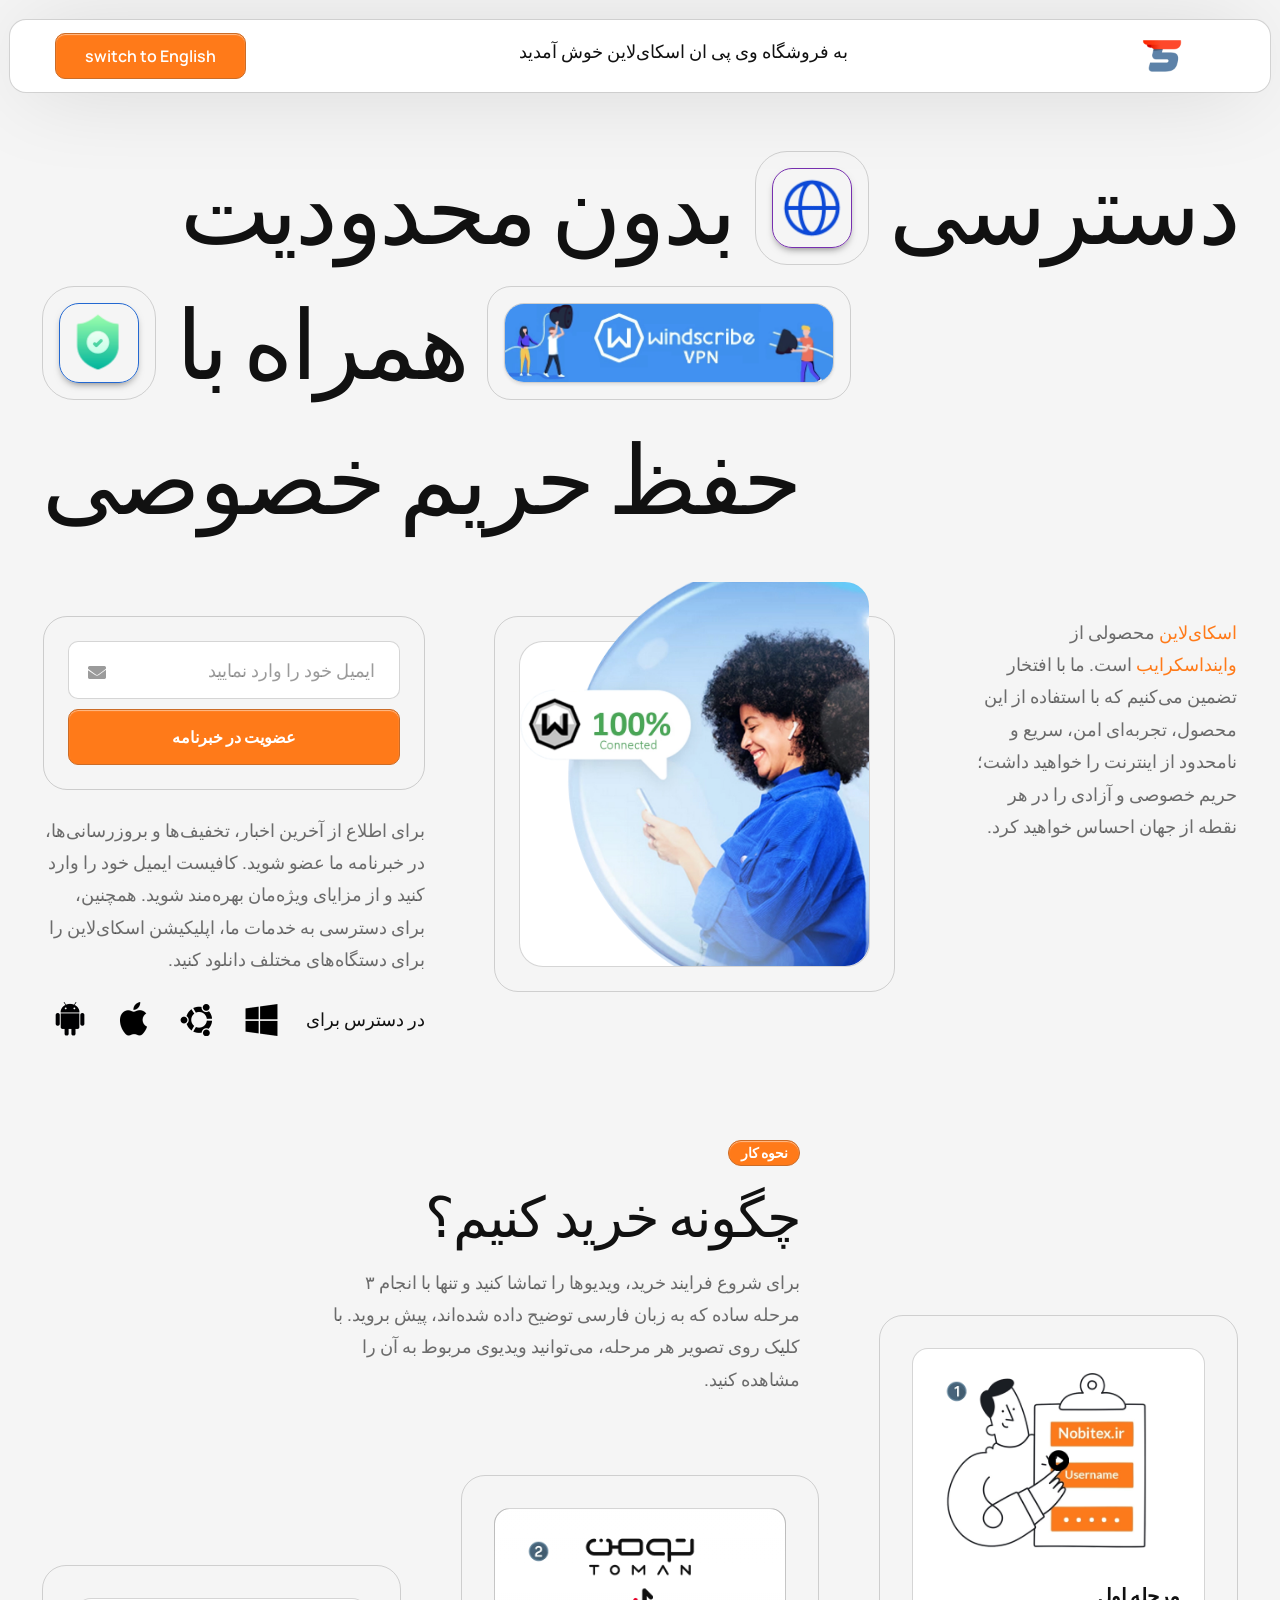
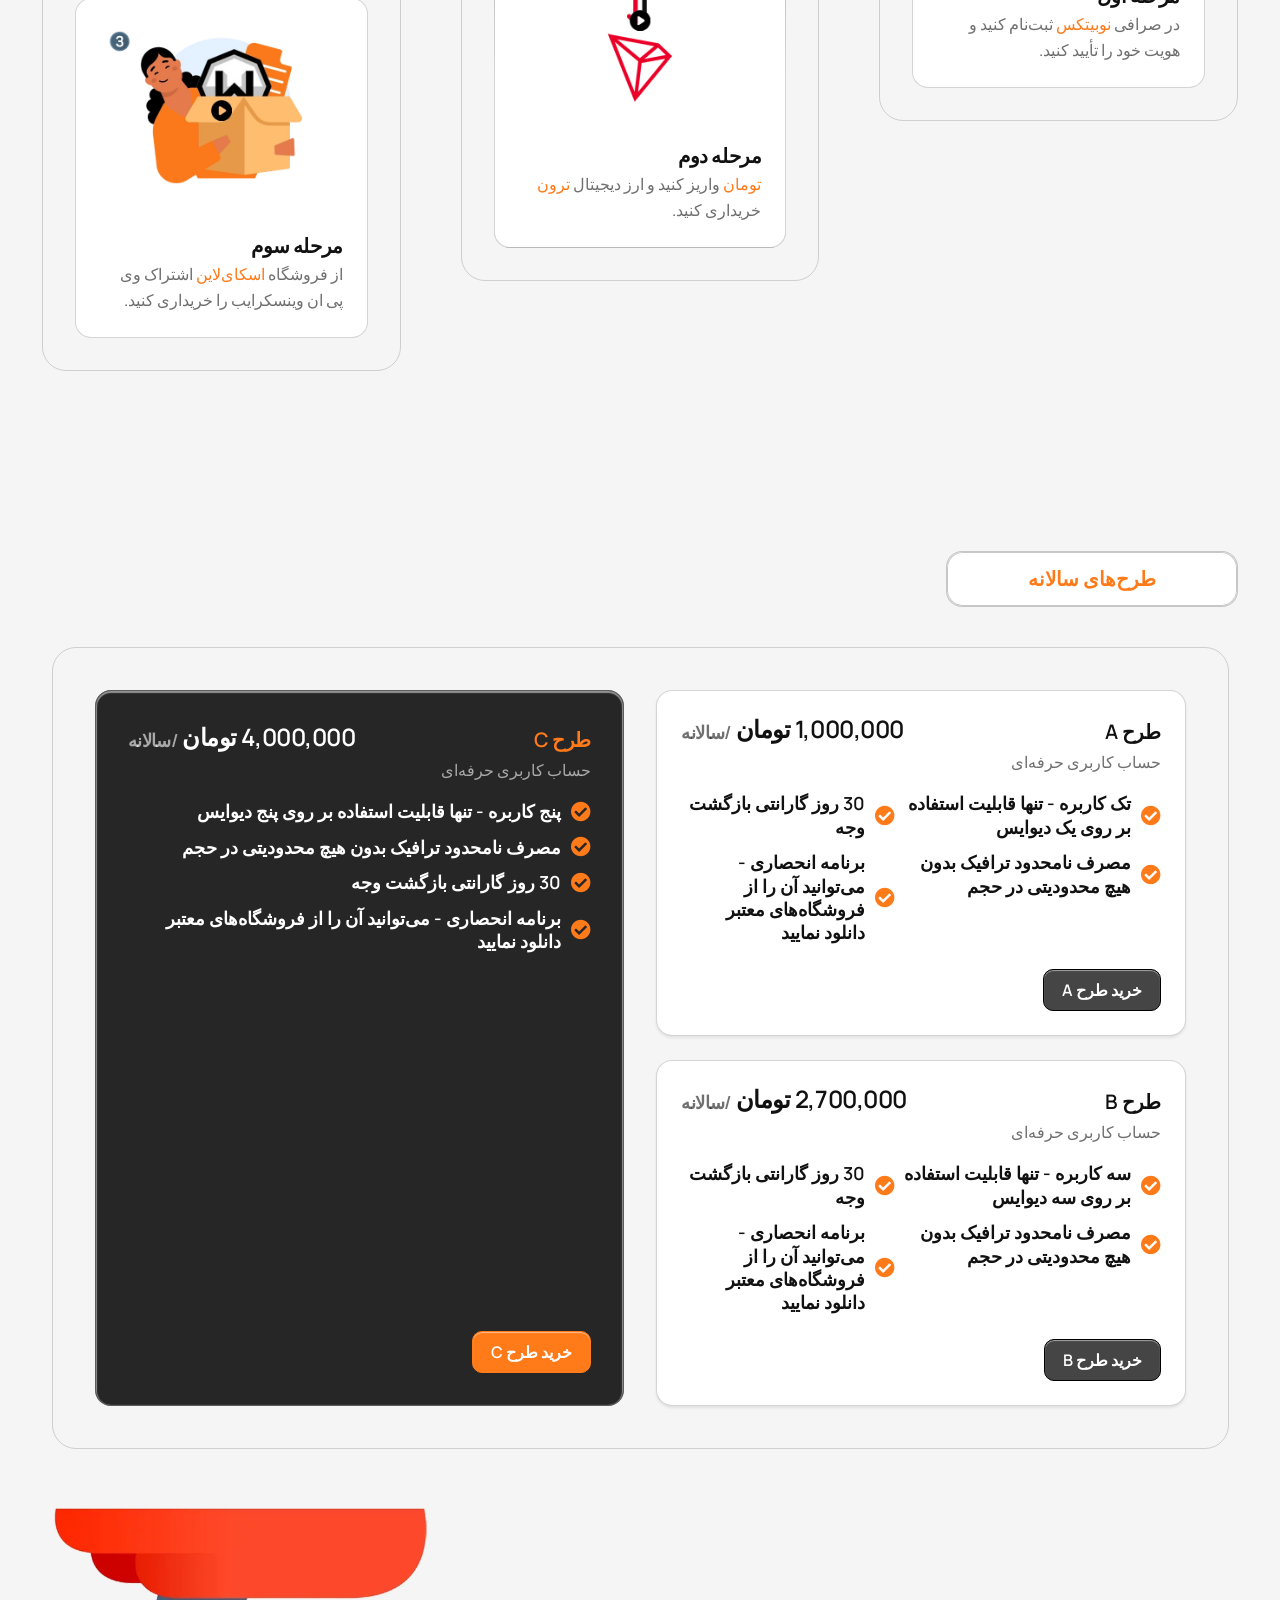
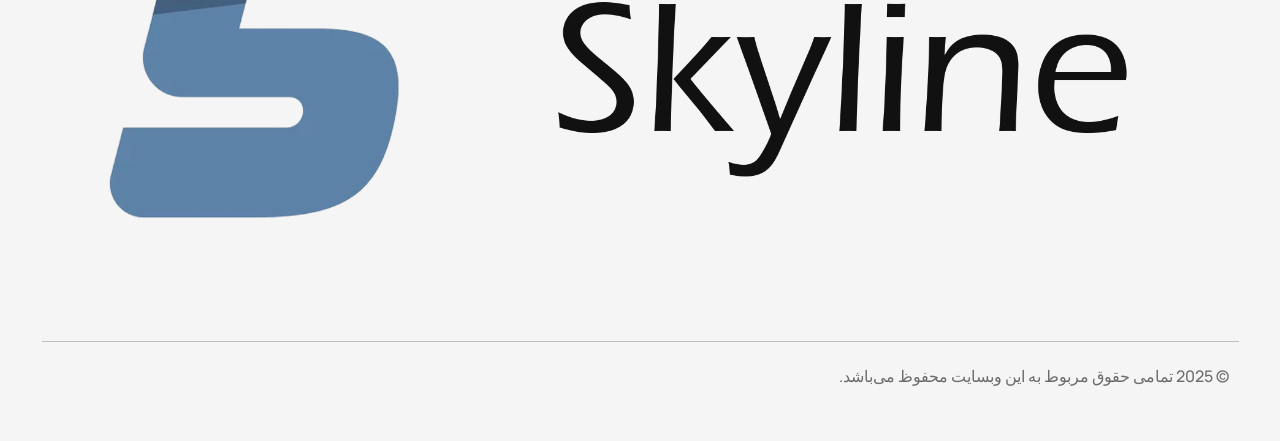
==== index_fa.html @ f439bd1a "Initial commit" ====
<!DOCTYPE html>

<html lang="en-US">
<head>
<meta charset="utf-8"/>
<meta content="width=device-width, initial-scale=1" name="viewport"/>
<link href="https://gmpg.org/xfn/11" rel="profile"/>
<script>(function(w,d,s,l,i){w[l]=w[l]||[];w[l].push({'gtm.start':
new Date().getTime(),event:'gtm.js'});var f=d.getElementsByTagName(s)[0],
j=d.createElement(s),dl=l!='dataLayer'?'&l='+l:'';j.async=true;j.src=
'../../www.googletagmanager.com/gtm5445.html?id='+i+dl;f.parentNode.insertBefore(j,f);
})(window,document,'script','dataLayer','GTM-M4HRCJB');</script>
<style>
.ui-link-helper svg {
	width: 22px;
}

.ui-link-helper {
	position: fixed;
	right: 0;
	top: calc(50vh - 111px);
	display: flex;
	flex-direction: column;
	background: white;
	width: 45px;
	cursor: pointer;
	border-left: 0;
	border-radius: 0;
	-webkit-box-shadow: 0 5px 40px rgb(0 0 0 / 7%);
	-moz-box-shadow: 0 5px 40px rgba(0,0,0,7%);
	box-shadow: 0 5px 40px rgb(0 0 0 / 7%);
	padding: 0;
	border-top-left-radius: 5px;
	border-bottom-left-radius: 5px;
	border: 1px solid #eaeaea;
	border-right: 0;
    z-index: 9999999;
}

.ui-link-helper .ui-tooltip {
	opacity: 0;
	visibility: hidden;
	-webkit-transform: scale(.7);
	-moz-transform: scale(.7);
	-ms-transform: scale(.7);
	transform: scale(.7);
	position: absolute;
	background-color: #fff;
	font-size: 13px;
	margin: 0;
	padding: 0px 20px;
	font-family: inherit;
	width: auto;
	font-weight: 500;
	line-height: 36px;
	letter-spacing: .1px;
	right: 10px;
	top: 4px;
    border-radius:3px;
	white-space: nowrap;
	-webkit-box-shadow: 0 5px 40px rgb(0 0 0 / 7%), 0 0 3px -1px rgb(83 45 245 / 15%);
	-moz-box-shadow:0 5px 40px rgb(0 0 0 / 7%), 0 0 3px -1px rgb(83 45 245 / 15%);
	box-shadow: 0 5px 40px rgb(0 0 0 / 7%), 0 0 3px -1px rgb(83 45 245 / 15%);
	-moz-transition: all .3s cubic-bezier(0.64,-0.09, 0.13, 1.15);
	-o-transition: all .3s cubic-bezier(0.64,-0.09, 0.13, 1.15);
	transition: all .3s cubic-bezier(0.64,-0.09, 0.13, 1.15);
    color:#794AFF;
}

.ui-link-helper .ui-tooltip-link:hover .ui-tooltip {
	opacity: 1;
	right: 60px;
	visibility: visible;
	-webkit-transform: scale(1);
	-moz-transform: scale(1);
	-ms-transform: scale(1);
	transform: scale(1);
}

.ui-link-helper .ui-tooltip-link {
	position: relative;
	display: flex;
	justify-content: center;
	height: 44px;
	align-items: center;
    transition: all .3s ease-in;
}

.ui-link-helper .ui-tooltip span{
	display: block;
	position: absolute;
	right: -5px;
	top: 12px;
	width: 0;
	height: 0;
	border-left: 5px solid #fff;
	border-bottom: 5px solid transparent;
	border-top: 5px solid transparent;
}

.ui-link-helper .ui-tooltip-link + .ui-tooltip-link {
	border-top: 1px solid #eaeaea;
}

.ui-link-helper .ui-tooltip-link svg {
	height: 20px;
}
.ui-tooltip-link:hover {
	background: rgb(83 45 245 / 5%);
}
.ui-tooltip-link:hover svg path {
	fill: #794AFF;
}

@media(max-width: 767px) {
  .ui-link-helper {
	display: none;
  }
}
</style>
<title>SkyLine – Purchase VPN Easily</title>
<meta content="max-image-preview:large" name="robots">
<link href="feed/index.html" rel="alternate" title="Ai Image Generator » Feed" type="application/rss+xml">
<script>
window._wpemojiSettings = {"baseUrl":"https:\/\/s.w.org\/images\/core\/emoji\/15.0.3\/72x72\/","ext":".png","svgUrl":"https:\/\/s.w.org\/images\/core\/emoji\/15.0.3\/svg\/","svgExt":".svg","source":{"concatemoji":"https:\/\/outgrid.uicore.co\/ai-image-generator\/wp-includes\/js\/wp-emoji-release.min.js?ver=6.6.2"}};
/*! This file is auto-generated */
!function(i,n){var o,s,e;function c(e){try{var t={supportTests:e,timestamp:(new Date).valueOf()};sessionStorage.setItem(o,JSON.stringify(t))}catch(e){}}function p(e,t,n){e.clearRect(0,0,e.canvas.width,e.canvas.height),e.fillText(t,0,0);var t=new Uint32Array(e.getImageData(0,0,e.canvas.width,e.canvas.height).data),r=(e.clearRect(0,0,e.canvas.width,e.canvas.height),e.fillText(n,0,0),new Uint32Array(e.getImageData(0,0,e.canvas.width,e.canvas.height).data));return t.every(function(e,t){return e===r[t]})}function u(e,t,n){switch(t){case"flag":return n(e,"\ud83c\udff3\ufe0f\u200d\u26a7\ufe0f","\ud83c\udff3\ufe0f\u200b\u26a7\ufe0f")?!1:!n(e,"\ud83c\uddfa\ud83c\uddf3","\ud83c\uddfa\u200b\ud83c\uddf3")&&!n(e,"\ud83c\udff4\udb40\udc67\udb40\udc62\udb40\udc65\udb40\udc6e\udb40\udc67\udb40\udc7f","\ud83c\udff4\u200b\udb40\udc67\u200b\udb40\udc62\u200b\udb40\udc65\u200b\udb40\udc6e\u200b\udb40\udc67\u200b\udb40\udc7f");case"emoji":return!n(e,"\ud83d\udc26\u200d\u2b1b","\ud83d\udc26\u200b\u2b1b")}return!1}function f(e,t,n){var r="undefined"!=typeof WorkerGlobalScope&&self instanceof WorkerGlobalScope?new OffscreenCanvas(300,150):i.createElement("canvas"),a=r.getContext("2d",{willReadFrequently:!0}),o=(a.textBaseline="top",a.font="600 32px Arial",{});return e.forEach(function(e){o[e]=t(a,e,n)}),o}function t(e){var t=i.createElement("script");t.src=e,t.defer=!0,i.head.appendChild(t)}"undefined"!=typeof Promise&&(o="wpEmojiSettingsSupports",s=["flag","emoji"],n.supports={everything:!0,everythingExceptFlag:!0},e=new Promise(function(e){i.addEventListener("DOMContentLoaded",e,{once:!0})}),new Promise(function(t){var n=function(){try{var e=JSON.parse(sessionStorage.getItem(o));if("object"==typeof e&&"number"==typeof e.timestamp&&(new Date).valueOf()<e.timestamp+604800&&"object"==typeof e.supportTests)return e.supportTests}catch(e){}return null}();if(!n){if("undefined"!=typeof Worker&&"undefined"!=typeof OffscreenCanvas&&"undefined"!=typeof URL&&URL.createObjectURL&&"undefined"!=typeof Blob)try{var e="postMessage("+f.toString()+"("+[JSON.stringify(s),u.toString(),p.toString()].join(",")+"));",r=new Blob([e],{type:"text/javascript"}),a=new Worker(URL.createObjectURL(r),{name:"wpTestEmojiSupports"});return void(a.onmessage=function(e){c(n=e.data),a.terminate(),t(n)})}catch(e){}c(n=f(s,u,p))}t(n)}).then(function(e){for(var t in e)n.supports[t]=e[t],n.supports.everything=n.supports.everything&&n.supports[t],"flag"!==t&&(n.supports.everythingExceptFlag=n.supports.everythingExceptFlag&&n.supports[t]);n.supports.everythingExceptFlag=n.supports.everythingExceptFlag&&!n.supports.flag,n.DOMReady=!1,n.readyCallback=function(){n.DOMReady=!0}}).then(function(){return e}).then(function(){var e;n.supports.everything||(n.readyCallback(),(e=n.source||{}).concatemoji?t(e.concatemoji):e.wpemoji&&e.twemoji&&(t(e.twemoji),t(e.wpemoji)))}))}((window,document),window._wpemojiSettings);
</script>
<link href="wp-content/plugins/bdthemes-element-pack/assets/css/bdt-uikit673e.css?ver=3.17.11" id="bdt-uikit-css" media="all" rel="stylesheet"/>
<link href="wp-content/plugins/bdthemes-element-pack/assets/css/ep-helper8ebc.css?ver=7.12.1" id="ep-helper-css" media="all" rel="stylesheet"/>
<style id="wp-emoji-styles-inline-css">

	img.wp-smiley, img.emoji {
		display: inline !important;
		border: none !important;
		box-shadow: none !important;
		height: 1em !important;
		width: 1em !important;
		margin: 0 0.07em !important;
		vertical-align: -0.1em !important;
		background: none !important;
		padding: 0 !important;
	}
</style>
<style id="classic-theme-styles-inline-css">
/*! This file is auto-generated */
.wp-block-button__link{color:#fff;background-color:#32373c;border-radius:9999px;box-shadow:none;text-decoration:none;padding:calc(.667em + 2px) calc(1.333em + 2px);font-size:1.125em}.wp-block-file__button{background:#32373c;color:#fff;text-decoration:none}
</style>
<link href="wp-content/plugins/elementor/assets/css/frontend.min2401.css?ver=3.24.0" id="elementor-frontend-css" media="all" rel="stylesheet"/>
<link href="wp-content/uploads/sites/62/elementor/css/post-649627.css?ver=1726155621" id="elementor-post-64-css" media="all" rel="stylesheet"/>
<link href="wp-content/plugins/elementor/assets/lib/eicons/css/elementor-icons.min0fd8.css?ver=5.31.0" id="elementor-icons-css" media="all" rel="stylesheet"/>
<link href="wp-content/plugins/elementor/assets/lib/swiper/v8/css/swiper.min94a4.css?ver=8.4.5" id="swiper-css" media="all" rel="stylesheet"/>
<link href="wp-content/plugins/elementor/assets/css/conditionals/e-swiper.min2401.css?ver=3.24.0" id="e-swiper-css" media="all" rel="stylesheet"/>
<link href="wp-content/plugins/elementor/assets/lib/animations/styles/fadeInUp.min2401.css?ver=3.24.0" id="e-animation-fadeInUp-css" media="all" rel="stylesheet"/>
<link href="wp-content/plugins/elementor/assets/css/widget-heading.min2401.css?ver=3.24.0" id="widget-heading-css" media="all" rel="stylesheet"/>
<link href="wp-content/plugins/elementor/assets/css/widget-image.min2401.css?ver=3.24.0" id="widget-image-css" media="all" rel="stylesheet"/>
<link href="wp-content/plugins/elementor/assets/css/widget-text-editor.min2401.css?ver=3.24.0" id="widget-text-editor-css" media="all" rel="stylesheet"/>
<link href="wp-content/plugins/bdthemes-element-pack/assets/css/ep-mailchimp8ebc.css?ver=7.12.1" id="ep-mailchimp-css" media="all" rel="stylesheet"/>
<link href="wp-content/plugins/elementor/assets/lib/animations/styles/bounceIn.min2401.css?ver=3.24.0" id="e-animation-bounceIn-css" media="all" rel="stylesheet"/>
<link href="wp-content/plugins/elementor/assets/lib/animations/styles/fadeInRight.min2401.css?ver=3.24.0" id="e-animation-fadeInRight-css" media="all" rel="stylesheet"/>
<link href="wp-content/plugins/elementor/assets/lib/animations/styles/fadeInLeft.min2401.css?ver=3.24.0" id="e-animation-fadeInLeft-css" media="all" rel="stylesheet"/>
<link href="wp-content/plugins/bdthemes-element-pack/assets/css/ep-switcher8ebc.css?ver=7.12.1" id="ep-switcher-css" media="all" rel="stylesheet"/>
<link href="wp-content/plugins/elementor/assets/css/widget-icon-list.min2401.css?ver=3.24.0" id="widget-icon-list-css" media="all" rel="stylesheet"/>
<link href="wp-content/plugins/uicore-elements/assets/css/utils/global-animations1c96.css?ver=1.0.10" id="ui-e-animation-css" media="all" rel="stylesheet"/>
<link href="wp-content/plugins/uicore-elements/assets/css/utils/global-entrances1c96.css?ver=1.0.10" id="ui-e-entrance-css" media="all" rel="stylesheet"/>
<link href="wp-content/uploads/sites/62/elementor/css/post-138329.css?ver=1726155622" id="elementor-post-13-css" media="all" rel="stylesheet"/>
<link href="wp-content/uploads/sites/62/uicore-global6091.css?ver=2951" id="uicore_global-css" media="all" rel="stylesheet"/>
<link href="https://fonts.googleapis.com/css?family=Manrope%3A100%2C100italic%2C200%2C200italic%2C300%2C300italic%2C400%2C400italic%2C500%2C500italic%2C600%2C600italic%2C700%2C700italic%2C800%2C800italic%2C900%2C900italic&amp;display=swap&amp;ver=6.6.2" id="google-fonts-1-css" media="all" rel="stylesheet"/>
<link href="wp-content/plugins/elementor/assets/lib/font-awesome/css/fontawesome.min52d5.css?ver=5.15.3" id="elementor-icons-shared-0-css" media="all" rel="stylesheet"/>
<link href="wp-content/plugins/elementor/assets/lib/font-awesome/css/regular.min52d5.css?ver=5.15.3" id="elementor-icons-fa-regular-css" media="all" rel="stylesheet"/>
<link href="wp-content/plugins/elementor/assets/lib/font-awesome/css/solid.min52d5.css?ver=5.15.3" id="elementor-icons-fa-solid-css" media="all" rel="stylesheet"/>
<link href="wp-content/plugins/elementor/assets/lib/font-awesome/css/brands.min52d5.css?ver=5.15.3" id="elementor-icons-fa-brands-css" media="all" rel="stylesheet"/>
<link href="wp-content/plugins/uicore-framework/assets/fonts/themify-icons8a54.css?ver=1.0.0" id="elementor-icons-shared-1-css" media="all" rel="stylesheet"/>
<link href="wp-content/plugins/uicore-framework/assets/fonts/themify-icons8a54.css?ver=1.0.0" id="elementor-icons-uicore-icons-css" media="all" rel="stylesheet"/>
<link crossorigin="" href="https://fonts.gstatic.com/" rel="preconnect"/><script id="jquery-core-js" src="wp-includes/js/jquery/jquery.minf43b.js?ver=3.7.1"></script>
<script id="jquery-migrate-js" src="wp-includes/js/jquery/jquery-migrate.min5589.js?ver=3.4.1"></script>
<link href="wp-json/index.html" rel="https://api.w.org/"><link href="wp-json/wp/v2/pages/13.json" rel="alternate" title="JSON" type="application/json"/><link href="xmlrpc0db0.html?rsd" rel="EditURI" title="RSD" type="application/rsd+xml"/>
<meta content="WordPress 6.6.2" name="generator">
<link href="index.html" rel="canonical"/>
<link href="index.html" rel="shortlink"/>
<link href="wp-json/oembed/1.0/embed28af.json?url=https%3A%2F%2Foutgrid.uicore.co%2Fai-image-generator%2F" rel="alternate" title="oEmbed (JSON)" type="application/json+oembed"/>
<link href="wp-json/oembed/1.0/embeddc74?url=https%3A%2F%2Foutgrid.uicore.co%2Fai-image-generator%2F&amp;format=xml" rel="alternate" title="oEmbed (XML)" type="text/xml+oembed"/>
<meta content="Elementor 3.24.0; features: additional_custom_breakpoints; settings: css_print_method-external, google_font-enabled, font_display-swap" name="generator"/>
<meta content="#FF7A19" name="theme-color">
<link href="wp-content/uploads/sites/62/2024/04/Outgrid-Favicon.png" rel="shortcut icon"/>
<link href="wp-content/uploads/sites/62/2024/04/Outgrid-Favicon.png" rel="icon"/>
<link href="wp-content/uploads/sites/62/2024/04/Outgrid-Favicon.png" rel="apple-touch-icon" sizes="152x152"/>
<link href="wp-content/uploads/sites/62/2024/04/Outgrid-Favicon.png" rel="apple-touch-icon" sizes="120x120"/>
<link href="wp-content/uploads/sites/62/2024/04/Outgrid-Favicon.png" rel="apple-touch-icon" sizes="76x76"/>
<link href="wp-content/uploads/sites/62/2024/04/Outgrid-Favicon.png" rel="apple-touch-icon"/>
<style>
				.e-con.e-parent:nth-of-type(n+4):not(.e-lazyloaded):not(.e-no-lazyload),
				.e-con.e-parent:nth-of-type(n+4):not(.e-lazyloaded):not(.e-no-lazyload) * {
					background-image: none !important;
				}
				@media screen and (max-height: 1024px) {
					.e-con.e-parent:nth-of-type(n+3):not(.e-lazyloaded):not(.e-no-lazyload),
					.e-con.e-parent:nth-of-type(n+3):not(.e-lazyloaded):not(.e-no-lazyload) * {
						background-image: none !important;
					}
				}
				@media screen and (max-height: 640px) {
					.e-con.e-parent:nth-of-type(n+2):not(.e-lazyloaded):not(.e-no-lazyload),
					.e-con.e-parent:nth-of-type(n+2):not(.e-lazyloaded):not(.e-no-lazyload) * {
						background-image: none !important;
					}
				}
			</style>
</meta></meta></link></link></meta></head>
<body class="home page-template-default page page-id-13 wp-embed-responsive ui-a-dsmm-slide elementor-default elementor-kit-3 elementor-page elementor-page-13" dir="rtl">
<div style="position: absolute; top: 10px; right: 10px;">
<label for="language">Language: </label>
<select id="language" onchange="switchLanguage()">
<option value="en">English</option>
<option value="fa">فارسی</option>
</select>
</div>
<script>
  function switchLanguage() {
    var lang = document.getElementById('language').value;
    if(lang === 'fa') {
      document.body.setAttribute('dir', 'rtl');
      // Additional code to change text to Persian
    } else {
      document.body.setAttribute('dir', 'ltr');
      // Additional code to switch back to English
    }
  }
</script>

<div class="uicore-animation-bg"></div> <div class="uicore-body-content">
<div id="uicore-page">
<div class="uicore uicore-navbar elementor-section elementor-section-boxed uicore-h-classic uicore-sticky ui-smart-sticky" data-uils="header" data-uils-title="Header" id="wrapper-navbar" itemscope="" itemtype="http://schema.org/WebSite"><div class="uicore-header-wrapper">
<nav class="uicore elementor-container">
<div class="uicore-branding" data-uils="header-branding" data-uils-title="Site Logo">
<a href="index.html" rel="home">
<img alt="Ai Image Generator" class="uicore uicore-logo uicore-main" src="wp-content/uploads/sites/62/2024/04/Logo-Outgrid.png"/>
<img alt="Ai Image Generator" class="uicore uicore-logo uicore-second" src="wp-content/uploads/sites/62/2024/04/Logo-Outgrid.png"/>
<img alt="Ai Image Generator" class="uicore uicore-logo uicore-mobile-main" style="position:absolute;top:0;bottom:0;right:-35px;transition:all .2s cubic-bezier(.68,.01,.58,.75);height:inherit;max-width:unset" src="wp-content/uploads/sites/62/2024/04/Logo-Outgrid.png"/>
<img alt="Ai Image Generator" class="uicore uicore-logo uicore-mobile-second" style="position:absolute;top:0;bottom:0;right:-35px;transition:all .2s cubic-bezier(.68,.01,.58,.75);height:inherit;max-width:unset" src="wp-content/uploads/sites/62/2024/04/Logo-Outgrid.png"/>
</a>
</div>
<div class="uicore-nav-menu">
<div class="uicore-menu-container uicore-nav"><ul data-uils="header-menu" data-uils-title="Navigation Menu">
<li class="menu-item menu-item-type-custom menu-item-object-custom menu-item-8"><span class="ui-menu-item-wrapper">به فروشگاه وی پی ان اسکای‌لاین خوش آمدید</span></li>
</ul></div><div class="uicore uicore-extra" data-uils="header_extra" data-uils-title="Header Extras"> <div class="uicore-cta-wrapper">
<a class="uicore-btn uicore-inverted" href="index.html#get-started" target="_self">
<span class="elementor-button-text">
switch to English</span>
</a>
</div>
</div> </div>
<div class="uicore-mobile-head-right"> <div class="uicore-cta-wrapper">
<a class="uicore-btn uicore-inverted" href="index.html#get-started" target="_self">
<span class="elementor-button-text">
switch to English</span>
</a>
</div>
<button aria-label="mobile-menu" class="uicore-toggle uicore-ham" type="button">
<span class="bars">
<span class="bar"></span>
<span class="bar"></span>
<span class="bar"></span>
</span>
</button>
</div> </nav>
</div>
</div>
<div class="uicore-content" id="content">
<div class="content-area" id="primary">
<article class="post-13 page type-page status-publish hentry" id="post-13">
<main class="entry-content">
<div class="elementor elementor-13" data-elementor-id="13" data-elementor-type="wp-page">
<div class="elementor-element elementor-element-d68547b e-flex e-con-boxed e-con e-parent" data-element_type="container" data-id="d68547b">
<div class="e-con-inner">
<div class="elementor-element elementor-element-4696ba8 e-con-full e-flex e-con e-child" data-element_type="container" data-id="4696ba8">
<div class="elementor-element elementor-element-fc7b517 elementor-invisible elementor-widget elementor-widget-heading" data-element_type="widget" data-id="fc7b517" data-settings='{"_animation":"fadeInUp","_animation_delay":250}' data-widget_type="heading.default">
<div class="elementor-widget-container">
<h1 class="elementor-heading-title elementor-size-default">دسترسی</h1> </div>
</div>
<div class="elementor-element elementor-element-3917d19 elementor-invisible elementor-widget elementor-widget-image" data-element_type="widget" data-id="3917d19" data-settings='{"_animation":"fadeInUp","_animation_delay":300}' data-widget_type="image.default">
<div class="elementor-widget-container">
<img alt="" class="attachment-full size-full wp-image-19" decoding="async" height="160" sizes="(max-width: 160px) 100vw, 160px" src="wp-content/uploads/sites/62/2024/04/Ai-image-generator-Icon-1.webp" srcset="wp-content/uploads/sites/62/2024/04/Ai-image-generator-Icon-1.webp" width="160"/> </div>
</div>
<div class="elementor-element elementor-element-07b42ce elementor-invisible elementor-widget elementor-widget-heading" data-element_type="widget" data-id="07b42ce" data-settings='{"_animation":"fadeInUp","_animation_delay":350}' data-widget_type="heading.default">
<div class="elementor-widget-container">
<h1 class="elementor-heading-title elementor-size-default">بدون محدودیت</h1> </div>
</div>
<div class="elementor-element elementor-element-147df4b elementor-invisible elementor-widget elementor-widget-image" data-element_type="widget" data-id="147df4b" data-settings='{"_animation":"fadeInUp","_animation_delay":400}' data-widget_type="image.default">
<div class="elementor-widget-container">
<img alt="" class="attachment-full size-full wp-image-22" decoding="async" fetchpriority="high" height="158" sizes="(max-width: 662px) 100vw, 662px" src="wp-content/uploads/sites/62/2024/04/Ai-image-generator-Users.webp" srcset="wp-content/uploads/sites/62/2024/04/Ai-image-generator-Users.webp" width="662"/> </div>
</div>
<div class="elementor-element elementor-element-5454e50 elementor-invisible elementor-widget elementor-widget-heading" data-element_type="widget" data-id="5454e50" data-settings='{"_animation":"fadeInUp","_animation_delay":450}' data-widget_type="heading.default">
<div class="elementor-widget-container">
<h1 class="elementor-heading-title elementor-size-default">همراه با</h1> </div>
</div>
<div class="elementor-element elementor-element-e09c2a7 elementor-invisible elementor-widget elementor-widget-image" data-element_type="widget" data-id="e09c2a7" data-settings='{"_animation":"fadeInUp","_animation_delay":500}' data-widget_type="image.default">
<div class="elementor-widget-container">
<img alt="" class="attachment-full size-full wp-image-20" decoding="async" height="160" sizes="(max-width: 160px) 100vw, 160px" src="wp-content/uploads/sites/62/2024/04/Ai-image-generator-Icon-2.webp" srcset="wp-content/uploads/sites/62/2024/04/Ai-image-generator-Icon-2.webp" width="160"/> </div>
</div>
<div class="elementor-element elementor-element-a17dc4e elementor-invisible elementor-widget elementor-widget-heading" data-element_type="widget" data-id="a17dc4e" data-settings='{"_animation":"fadeInUp","_animation_delay":550}' data-widget_type="heading.default">
<div class="elementor-widget-container">
<h1 class="elementor-heading-title elementor-size-default">حفظ حریم خصوصی</h1> </div>
</div>
</div>
<div class="elementor-element elementor-element-3ec5f74 e-con-full e-flex e-con e-child" data-element_type="container" data-id="3ec5f74">
<div class="elementor-element elementor-element-8df00f1 e-con-full e-flex e-con e-child" data-element_type="container" data-id="8df00f1">
<div class="elementor-element elementor-element-da73a06 elementor-invisible elementor-widget elementor-widget-text-editor" data-element_type="widget" data-id="da73a06" data-settings='{"_animation":"fadeInUp","_animation_delay":600}' data-widget_type="text-editor.default">
<div class="elementor-widget-container">
	<a href="#" target="_blank">اسکای‌لاین</a> محصولی از <a href="https://windscribe.com" target="_blank">واینداسکرایب</a> است. ما با افتخار تضمین می‌کنیم که با استفاده از این محصول، تجربه‌ای امن، سریع و نامحدود از اینترنت را خواهید داشت؛ حریم خصوصی و آزادی را در هر نقطه از جهان احساس خواهید کرد.</div>
</div>
</div>
<div class="elementor-element elementor-element-e34069c e-con-full e-flex elementor-invisible e-con e-child" data-element_type="container" data-id="e34069c" data-settings='{"animation":"fadeInUp","animation_delay":650}'>
<div class="elementor-element elementor-element-bac83e7 e-con-full e-flex elementor-invisible e-con e-child" data-element_type="container" data-id="bac83e7" data-settings='{"background_background":"classic","animation":"fadeInUp","animation_delay":700}'>
<div class="elementor-element elementor-element-05de42d elementor-invisible elementor-widget elementor-widget-image" data-element_type="widget" data-id="05de42d" data-settings='{"_animation":"fadeInUp","_animation_delay":750}' data-widget_type="image.default">
<div class="elementor-widget-container">
<img alt="" class="attachment-full size-full wp-image-23" decoding="async" height="922" loading="lazy" src="wp-content/uploads/sites/62/2024/04/Ai-image-generator-Hero-Image.webp" srcset="wp-content/uploads/sites/62/2024/04/Ai-image-generator-Hero-Image.webp" width="838"/> </div>
</div>
</div>
</div>
<div class="elementor-element elementor-element-1a7ff2d e-con-full e-flex e-con e-child" data-element_type="container" data-id="1a7ff2d">
<div class="elementor-element elementor-element-18c0c13 bdt-fullwidth--yes elementor-widget__width-inherit bdt-before-icon-inline--yes elementor-invisible elementor-widget elementor-widget-bdt-mailchimp" data-element_type="widget" data-id="18c0c13" data-settings='{"_animation":"fadeInUp","_animation_delay":800}' data-widget_type="bdt-mailchimp.default">
<div class="elementor-widget-container">
<div class="bdt-newsletter-wrapper">
<form action="https://outgrid.uicore.co/ai-image-generator/wp-admin/admin-ajax.php" bdt-grid="" class="bdt-mailchimp bdt-grid bdt-flex-middle">
<div class="bdt-width-auto bdt-before-icon">
<div class="bdt-newsletter-before-icon">
<i aria-hidden="true" class="fa-fw fas fa-envelope"></i>
</div>
</div>
<div class="bdt-newsletter-input-wrapper bdt-width-1-1">
<input class="bdt-input" name="email" placeholder="ایمیل خود را وارد نمایید" required="" type="email"/>
<input name="action" type="hidden" value="element_pack_mailchimp_subscribe"/>
<input name="bdt-sf-bdt-mailchimp-18c0c13" type="hidden" value="true"/>
</div>
<div class="bdt-newsletter-signup-wrapper bdt-width-auto">
<button class="bdt-newsletter-btn bdt-button bdt-button-primary bdt-width-1-1" type="submit">
<div class="bdt-newsletter-btn-content-wrapper">
<div class="bdt-newsletter-btn-text bdt-display-inline-block">
عضویت در خبرنامه </div>
</div>
</button>
</div>
</form>
</div>
</div>
</div>
<div class="elementor-element elementor-element-0d65060 elementor-invisible elementor-widget elementor-widget-text-editor" data-element_type="widget" data-id="0d65060" data-settings='{"_animation":"fadeInUp","_animation_delay":850}' data-widget_type="text-editor.default">
<div class="elementor-widget-container">
	برای اطلاع از آخرین اخبار، تخفیف‌ها و بروزرسانی‌ها، در خبرنامه ما عضو شوید. کافیست ایمیل خود را وارد کنید و از مزایای ویژه‌مان بهره‌مند شوید.
	همچنین، برای دسترسی به خدمات ما، اپلیکیشن اسکای‌لاین را برای دستگاه‌های مختلف دانلود کنید.</div>
</div>
<div class="elementor-element elementor-element-aa0c3f6 elementor-widget-mobile__width-inherit elementor-invisible elementor-widget elementor-widget-text-editor" data-element_type="widget" data-id="aa0c3f6" data-settings='{"_animation":"fadeInUp","_animation_delay":"900"}' data-widget_type="text-editor.default">
<div class="elementor-widget-container">
	در دسترس برای</div>
</div>
<div class="elementor-element elementor-element-11d2e45 elementor-invisible elementor-widget elementor-widget-image" data-element_type="widget" data-id="11d2e45" data-settings='{"_animation":"fadeInUp","_animation_delay":"950"}' data-widget_type="image.default">
<div class="elementor-widget-container"><a href="https://windscribe.com/install/desktop/windows">
<img alt="" class="attachment-full size-full wp-image-24" decoding="async" height="80" loading="lazy" src="wp-content/uploads/sites/62/2024/04/Ai-image-generator-Windows.webp" width="80"/></a> </div>
</div>
<div class="elementor-element elementor-element-975145d elementor-invisible elementor-widget elementor-widget-image" data-element_type="widget" data-id="975145d" data-settings='{"_animation":"fadeInUp","_animation_delay":"1000"}' data-widget_type="image.default">
<div class="elementor-widget-container"><a href="https://windscribe.com/install/desktop/linux_deb_x64">
<img alt="" class="attachment-full size-full wp-image-25" decoding="async" height="80" loading="lazy" src="wp-content/uploads/sites/62/2024/04/Ai-image-generator-Ubuntu.webp" width="80"/></a> </div>
</div>
<div class="elementor-element elementor-element-975145d elementor-invisible elementor-widget elementor-widget-image" data-element_type="widget" data-id="975145d" data-settings='{"_animation":"fadeInUp","_animation_delay":"1000"}' data-widget_type="image.default">
<div class="elementor-widget-container"><a href="https://apps.apple.com/us/app/windscribe-vpn/">
<img alt="" class="attachment-full size-full wp-image-25" decoding="async" height="80" loading="lazy" src="wp-content/uploads/sites/62/2024/04/Ai-image-generator-Apple.webp" width="80"/></a> </div>
</div>
<div class="elementor-element elementor-element-975145d elementor-invisible elementor-widget elementor-widget-image" data-element_type="widget" data-id="975145d" data-settings='{"_animation":"fadeInUp","_animation_delay":"1000"}' data-widget_type="image.default">
<div class="elementor-widget-container"><a href="https://play.google.com/store/apps/details?id=com.windscribe.vpn">
<img alt="" class="attachment-full size-full wp-image-25" decoding="async" height="80" loading="lazy" src="wp-content/uploads/sites/62/2024/04/Ai-image-generator-Android.webp" width="80"/></a> </div>
</div>
</div>
</div>
</div>
</div>
<div class="elementor-element elementor-element-fc4d170 e-flex e-con-boxed e-con e-parent" data-element_type="container" data-id="fc4d170">
<div class="e-con-inner">
<div class="elementor-element elementor-element-e61723a e-con-full e-flex e-con e-child" data-element_type="container" data-id="e61723a">
<div class="elementor-element elementor-element-f252744 elementor-invisible elementor-widget elementor-widget-heading" data-element_type="widget" data-id="f252744" data-settings='{"_animation":"fadeInUp","_animation_delay":250}' data-widget_type="heading.default">
<div class="elementor-widget-container">
<h6 class="elementor-heading-title elementor-size-default">نحوه کار</h6> </div>
</div>
<div class="elementor-element elementor-element-5d5da14 elementor-widget__width-initial elementor-widget-mobile__width-inherit elementor-invisible elementor-widget elementor-widget-heading" data-element_type="widget" data-id="5d5da14" data-settings='{"_animation":"fadeInUp","_animation_delay":300}' data-widget_type="heading.default">
<div class="elementor-widget-container">
<h2 class="elementor-heading-title elementor-size-default">چگونه خرید کنیم؟</h2> </div>
</div>
<div class="elementor-element elementor-element-405837f elementor-widget__width-initial elementor-widget-mobile__width-inherit elementor-invisible elementor-widget elementor-widget-text-editor" data-element_type="widget" data-id="405837f" data-settings='{"_animation":"fadeInUp","_animation_delay":350}' data-widget_type="text-editor.default">
<div class="elementor-widget-container">
	برای شروع فرایند خرید، ویدیوها را تماشا کنید و تنها با انجام ۳ مرحله ساده که به زبان فارسی توضیح داده شده‌اند، پیش بروید. با کلیک روی تصویر هر مرحله، می‌توانید ویدیوی مربوط به آن را مشاهده کنید.</div>
</div>
</div>
<div class="elementor-element elementor-element-ff5be5f e-con-full e-flex e-con e-child" data-element_type="container" data-id="ff5be5f">
<div class="elementor-element elementor-element-6c7c45e e-con-full e-flex elementor-invisible e-con e-child" data-element_type="container" data-id="6c7c45e" data-settings='{"animation":"fadeInUp","animation_delay":400}'>
<div class="elementor-element elementor-element-7a1296b e-con-full e-flex elementor-invisible e-con e-child" data-element_type="container" data-id="7a1296b" data-settings='{"background_background":"classic","animation":"fadeInUp","animation_delay":450}'>
<div class="elementor-element elementor-element-06eea1d elementor-widget elementor-widget-image" data-element_type="widget" data-id="06eea1d" data-widget_type="image.default">
<div class="elementor-widget-container"><a href="videos\stepone\stepone.html" target="_blank">
<img alt="" class="attachment-full size-full wp-image-30" decoding="async" height="364" loading="lazy" src="wp-content/uploads/sites/62/2024/04/Ai-image-generator-How-Image-1.webp" srcset="wp-content/uploads/sites/62/2024/04/Ai-image-generator-How-Image-1.webp" width="568"/></a> </div>
</div>
<div class="elementor-element elementor-element-3c1552d elementor-widget elementor-widget-heading" data-element_type="widget" data-id="3c1552d" data-widget_type="heading.default">
<div class="elementor-widget-container">
<h4 class="elementor-heading-title elementor-size-default">مرحله اول</h4> </div>
</div>
<div class="elementor-element elementor-element-14b9208 elementor-widget elementor-widget-text-editor" data-element_type="widget" data-id="14b9208" data-widget_type="text-editor.default">
<div class="elementor-widget-container">
	در صرافی <a href="https://nobitex.ir" target="_blank">نوبیتکس</a> ثبت‌نام کنید و هویت خود را تأیید کنید.</div>
</div>
</div>
</div>
<div class="elementor-element elementor-element-90a8a73 e-con-full e-flex elementor-invisible e-con e-child" data-element_type="container" data-id="90a8a73" data-settings='{"animation":"fadeInUp","animation_delay":500}'>
<div class="elementor-element elementor-element-2943815 e-con-full e-flex elementor-invisible e-con e-child" data-element_type="container" data-id="2943815" data-settings='{"background_background":"classic","animation":"fadeInUp","animation_delay":550}'>
<div class="elementor-element elementor-element-06eea1d elementor-widget elementor-widget-image" data-element_type="widget" data-id="06eea1d" data-widget_type="image.default">
<div class="elementor-widget-container"><a href="videos\steptwo\steptwo.html" target="_blank">
<img alt="" class="attachment-full size-full wp-image-30" decoding="async" height="364" loading="lazy" src="wp-content/uploads/sites/62/2024/04/Ai-image-generator-How-Image-2.webp" srcset="wp-content/uploads/sites/62/2024/04/Ai-image-generator-How-Image-2.webp" width="568"/></a> </div>
</div>
<div class="elementor-element elementor-element-c834643 elementor-widget elementor-widget-heading" data-element_type="widget" data-id="c834643" data-widget_type="heading.default">
<div class="elementor-widget-container">
<h4 class="elementor-heading-title elementor-size-default">مرحله دوم</h4> </div>
</div>
<div class="elementor-element elementor-element-32487a0 elementor-widget elementor-widget-text-editor" data-element_type="widget" data-id="32487a0" data-widget_type="text-editor.default">
<div class="elementor-widget-container">
	<a href="https://wallex.ir/calculator/trx-tmn" target="_blank">تومان</a> واریز کنید و ارز دیجیتال <a href="https://wallex.ir/calculator/trx-tmn" target="_blank">ترون</a> خریداری کنید.</div>
</div>
</div>
</div>
<div class="elementor-element elementor-element-f24dbef e-con-full e-flex elementor-invisible e-con e-child" data-element_type="container" data-id="f24dbef" data-settings='{"animation":"fadeInUp","animation_delay":600}'>
<div class="elementor-element elementor-element-194cf99 e-con-full e-flex elementor-invisible e-con e-child" data-element_type="container" data-id="194cf99" data-settings='{"background_background":"classic","animation":"fadeInUp","animation_delay":650}'>
<div class="elementor-element elementor-element-06eea1d elementor-widget elementor-widget-image" data-element_type="widget" data-id="06eea1d" data-widget_type="image.default">
<div class="elementor-widget-container"><a href="videos\stepthree\stepthree.html" target="_blank">
<img alt="" class="attachment-full size-full wp-image-30" decoding="async" height="364" loading="lazy" sizes="(max-width: 568px) 100vw, 568px" src="wp-content/uploads/sites/62/2024/04/Ai-image-generator-How-Image-3.webp" srcset="wp-content/uploads/sites/62/2024/04/Ai-image-generator-How-Image-3.webp" width="568"/></a> </div>
</div>
<div class="elementor-element elementor-element-3c0bb04 elementor-widget elementor-widget-heading" data-element_type="widget" data-id="3c0bb04" data-widget_type="heading.default">
<div class="elementor-widget-container">
<h4 class="elementor-heading-title elementor-size-default">مرحله سوم</h4> </div>
</div>
<div class="elementor-element elementor-element-1e9f364 elementor-widget elementor-widget-text-editor" data-element_type="widget" data-id="1e9f364" data-widget_type="text-editor.default">
<div class="elementor-widget-container">
	از فروشگاه <a href="https://skyline-w5gf.onrender.com" target="_blank">اسکای‌لاین</a> اشتراک وی پی ان وینسکرایب را خریداری کنید.</div>
</div>
</div>
</div>
</div>
</div>
</div>
<div class="elementor-element elementor-element-34c0f2d e-flex e-con-boxed e-con e-parent" data-element_type="container" data-id="34c0f2d" id="pricing">
<div class="e-con-inner">
<div class="elementor-element elementor-element-9857cf4 e-con-full e-flex e-con e-child" data-element_type="container" data-id="9857cf4">
<div class="elementor-element elementor-element-2f2aa45 elementor-invisible elementor-widget elementor-widget-bdt-switcher" data-element_type="widget" data-id="2f2aa45" data-settings='{"_animation":"fadeInLeft","_animation_delay":"200"}' data-widget_type="bdt-switcher.default">
<div class="elementor-widget-container">
<div class="bdt-switchers" data-activator='{"id":"2f2aa45","switchA":".not-select","switchB":".not-select"}' data-bdt-link-widget='{"id":"2f2aa45","linkWidgetTargetA":"#Yearly","linkWidgetTargetB":"#Monthly","defaultActive":"a"}' id="bdt-tabs-2f2aa45">
<div class="bdt-tabs-container">
<div class="bdt-tab bdt-tab-default" data-bdt-tab='{"connect":"#bdt-switcher-2f2aa45"}' id="bdt-switcher-activator-2f2aa45">
<div class="bdt-tabs-item">
<a class="bdt-tabs-item-a-title" href="#">
<div class="bdt-tab-text-wrapper">
<span class="bdt-tab-text">طرح‌های سالانه</span>
</div>
</a>
</div>
</div>
</div>
<div class="bdt-switcher-wrapper">
<div class="bdt-switcher bdt-switcher-item-content" id="bdt-switcher-2f2aa45">
<div class="bdt-switcher-item-content-inner">
<div>
</div>
</div>
<div class="bdt-switcher-item-content-inner">
<div>
</div>
</div>
</div>
</div>
</div>
</div>
</div>
<div class="elementor-element elementor-element-f1cc422 elementor-widget__width-initial elementor-widget-tablet__width-initial elementor-widget-mobile__width-inherit elementor-invisible elementor-widget elementor-widget-heading" data-element_type="widget" data-id="f1cc422" data-settings='{"_animation":"fadeInRight","_animation_delay":"200"}' data-widget_type="heading.default">
<div class="elementor-widget-container">
</div>
</div>
</div>
</div>
</div>
<div class="elementor-element elementor-element-10be30a e-flex e-con-boxed e-con e-parent" data-element_type="container" data-id="10be30a">
<div class="e-con-inner">
<div class="elementor-element elementor-element-a357dfc e-con-full e-flex e-con e-child" data-element_type="container" data-id="a357dfc">
<div class="elementor-element elementor-element-7ac5b51 e-con-full e-flex elementor-invisible e-con e-child" data-element_type="container" data-id="7ac5b51" data-settings='{"animation":"fadeInUp","animation_delay":"200"}' id="Yearly">
<div class="elementor-element elementor-element-24a8c0b e-con-full e-flex e-con e-child" data-element_type="container" data-id="24a8c0b">
<div class="elementor-element elementor-element-4ce0fc2 e-con-full e-flex e-con e-child" data-element_type="container" data-id="4ce0fc2">
<div class="elementor-element elementor-element-9e94c8e e-con-full e-flex elementor-invisible e-con e-child" data-element_type="container" data-id="9e94c8e" data-settings='{"background_background":"classic","animation":"fadeInUp","animation_delay":"500"}'>
<div class="elementor-element elementor-element-bc4e8a7 e-con-full e-flex e-con e-child" data-element_type="container" data-id="bc4e8a7">
<div class="elementor-element elementor-element-c7ad47c elementor-widget elementor-widget-heading" data-element_type="widget" data-id="c7ad47c" data-widget_type="heading.default">
<div class="elementor-widget-container">
<h4 class="elementor-heading-title elementor-size-default">طرح A</h4> </div>
</div>
<div class="elementor-element elementor-element-2c3f6ca elementor-widget elementor-widget-heading" data-element_type="widget" data-id="2c3f6ca" data-widget_type="heading.default">
<div class="elementor-widget-container">
<h4 class="elementor-heading-title elementor-size-default">1,000,000 تومان</h4> </div>
</div>
<div class="elementor-element elementor-element-fdcd922 elementor-widget elementor-widget-heading" data-element_type="widget" data-id="fdcd922" data-widget_type="heading.default">
<div class="elementor-widget-container">
<h4 class="elementor-heading-title elementor-size-default">/سالانه</h4> </div>
</div>
</div>
<div class="elementor-element elementor-element-5ed4251 elementor-widget__width-inherit elementor-widget elementor-widget-text-editor" data-element_type="widget" data-id="5ed4251" data-widget_type="text-editor.default">
<div class="elementor-widget-container">
	حساب کاربری حرفه‌ای</div>
</div>
<div class="elementor-element elementor-element-78eef7b elementor-widget__width-initial elementor-widget-tablet__width-inherit elementor-icon-list--layout-traditional elementor-list-item-link-full_width elementor-widget elementor-widget-icon-list" data-element_type="widget" data-id="78eef7b" data-widget_type="icon-list.default">
<div class="elementor-widget-container">
<ul class="elementor-icon-list-items">
<li class="elementor-icon-list-item">
<span class="elementor-icon-list-icon">
<i aria-hidden="true" class="fas fa-check-circle"></i> </span>
<span class="elementor-icon-list-text">تک کاربره - تنها قابلیت استفاده بر روی یک دیوایس</span>
</li>
<li class="elementor-icon-list-item">
<span class="elementor-icon-list-icon">
<i aria-hidden="true" class="fas fa-check-circle"></i> </span>
<span class="elementor-icon-list-text">مصرف نامحدود ترافیک بدون هیچ محدودیتی در حجم</span>
</li>
</ul>
</div>
</div>
<div class="elementor-element elementor-element-f5a917a elementor-widget__width-initial elementor-widget-tablet__width-inherit elementor-icon-list--layout-traditional elementor-list-item-link-full_width elementor-widget elementor-widget-icon-list" data-element_type="widget" data-id="f5a917a" data-widget_type="icon-list.default">
<div class="elementor-widget-container">
<ul class="elementor-icon-list-items">
<li class="elementor-icon-list-item">
<span class="elementor-icon-list-icon">
<i aria-hidden="true" class="fas fa-check-circle"></i> </span>
<span class="elementor-icon-list-text">30 روز گارانتی بازگشت وجه</span>
</li>
<li class="elementor-icon-list-item">
<span class="elementor-icon-list-icon">
<i aria-hidden="true" class="fas fa-check-circle"></i> </span>
<span class="elementor-icon-list-text">برنامه انحصاری - می‌توانید آن را از فروشگاه‌های معتبر دانلود نمایید</span>
</li>
</ul>
</div>
</div>
<div class="elementor-element elementor-element-f7dea0f elementor-widget elementor-widget-button" data-element_type="widget" data-id="f7dea0f" data-widget_type="button.default">
<div class="elementor-widget-container">
<div class="elementor-button-wrapper">
<a class="elementor-button elementor-button-link elementor-size-sm" href="https://paylink.payment4.com/en/Gatway01/a77cc218-d265-4659-ac34-6c0402fb87f2">
<span class="elementor-button-content-wrapper">
<span class="elementor-button-text">خرید طرح A</span>
</span>
</a>
</div>
</div>
</div>
</div>
<div class="elementor-element elementor-element-9e94c8e e-con-full e-flex elementor-invisible e-con e-child" data-element_type="container" data-id="9e94c8e" data-settings='{"background_background":"classic","animation":"fadeInUp","animation_delay":"500"}'>
<div class="elementor-element elementor-element-bc4e8a7 e-con-full e-flex e-con e-child" data-element_type="container" data-id="bc4e8a7">
<div class="elementor-element elementor-element-c7ad47c elementor-widget elementor-widget-heading" data-element_type="widget" data-id="c7ad47c" data-widget_type="heading.default">
<div class="elementor-widget-container">
<h4 class="elementor-heading-title elementor-size-default">طرح B</h4> </div>
</div>
<div class="elementor-element elementor-element-2c3f6ca elementor-widget elementor-widget-heading" data-element_type="widget" data-id="2c3f6ca" data-widget_type="heading.default">
<div class="elementor-widget-container">
<h4 class="elementor-heading-title elementor-size-default">2,700,000 تومان</h4> </div>
</div>
<div class="elementor-element elementor-element-fdcd922 elementor-widget elementor-widget-heading" data-element_type="widget" data-id="fdcd922" data-widget_type="heading.default">
<div class="elementor-widget-container">
<h4 class="elementor-heading-title elementor-size-default">/سالانه</h4> </div>
</div>
</div>
<div class="elementor-element elementor-element-5ed4251 elementor-widget__width-inherit elementor-widget elementor-widget-text-editor" data-element_type="widget" data-id="5ed4251" data-widget_type="text-editor.default">
<div class="elementor-widget-container">
	حساب کاربری حرفه‌ای </div>
</div>
<div class="elementor-element elementor-element-78eef7b elementor-widget__width-initial elementor-widget-tablet__width-inherit elementor-icon-list--layout-traditional elementor-list-item-link-full_width elementor-widget elementor-widget-icon-list" data-element_type="widget" data-id="78eef7b" data-widget_type="icon-list.default">
<div class="elementor-widget-container">
<ul class="elementor-icon-list-items">
<li class="elementor-icon-list-item">
<span class="elementor-icon-list-icon">
<i aria-hidden="true" class="fas fa-check-circle"></i> </span>
<span class="elementor-icon-list-text">سه کاربره - تنها قابلیت استفاده بر روی سه دیوایس</span>
</li>
<li class="elementor-icon-list-item">
<span class="elementor-icon-list-icon">
<i aria-hidden="true" class="fas fa-check-circle"></i> </span>
<span class="elementor-icon-list-text">مصرف نامحدود ترافیک بدون هیچ محدودیتی در حجم</span>
</li>
</ul>
</div>
</div>
<div class="elementor-element elementor-element-f5a917a elementor-widget__width-initial elementor-widget-tablet__width-inherit elementor-icon-list--layout-traditional elementor-list-item-link-full_width elementor-widget elementor-widget-icon-list" data-element_type="widget" data-id="f5a917a" data-widget_type="icon-list.default">
<div class="elementor-widget-container">
<ul class="elementor-icon-list-items">
<li class="elementor-icon-list-item">
<span class="elementor-icon-list-icon">
<i aria-hidden="true" class="fas fa-check-circle"></i> </span>
<span class="elementor-icon-list-text">30 روز گارانتی بازگشت وجه</span>
</li>
<li class="elementor-icon-list-item">
<span class="elementor-icon-list-icon">
<i aria-hidden="true" class="fas fa-check-circle"></i> </span>
<span class="elementor-icon-list-text">برنامه انحصاری - می‌توانید آن را از فروشگاه‌های معتبر دانلود نمایید</span>
</li>
</ul>
</div>
</div>
<div class="elementor-element elementor-element-f7dea0f elementor-widget elementor-widget-button" data-element_type="widget" data-id="f7dea0f" data-widget_type="button.default">
<div class="elementor-widget-container">
<div class="elementor-button-wrapper">
<a class="elementor-button elementor-button-link elementor-size-sm" href="https://paylink.payment4.com/en/Gatway01/61a38679-0cdc-4215-8247-ee908a8a2bde">
<span class="elementor-button-content-wrapper">
<span class="elementor-button-text">خرید طرح B</span>
</span>
</a>
</div>
</div>
</div>
</div>
</div>
<div class="elementor-element elementor-element-9b52e73 e-con-full e-flex elementor-invisible e-con e-child" data-element_type="container" data-id="9b52e73" data-settings='{"background_background":"classic","animation":"fadeInUp","animation_delay":"400"}'>
<div class="elementor-element elementor-element-b06293b e-con-full e-flex e-con e-child" data-element_type="container" data-id="b06293b">
<div class="elementor-element elementor-element-c484cfd elementor-widget elementor-widget-heading" data-element_type="widget" data-id="c484cfd" data-widget_type="heading.default">
<div class="elementor-widget-container">
<h4 class="elementor-heading-title elementor-size-default">طرح C</h4> </div>
</div>
<div class="elementor-element elementor-element-70db3a0 elementor-widget elementor-widget-heading" data-element_type="widget" data-id="70db3a0" data-widget_type="heading.default">
<div class="elementor-widget-container">
<h4 class="elementor-heading-title elementor-size-default">4,000,000 تومان</h4> </div>
</div>
<div class="elementor-element elementor-element-1eff435 elementor-widget elementor-widget-heading" data-element_type="widget" data-id="1eff435" data-widget_type="heading.default">
<div class="elementor-widget-container">
<h4 class="elementor-heading-title elementor-size-default">/سالانه</h4> </div>
</div>
</div>
<div class="elementor-element elementor-element-25e4849 elementor-widget__width-inherit elementor-widget elementor-widget-text-editor" data-element_type="widget" data-id="25e4849" data-widget_type="text-editor.default">
<div class="elementor-widget-container">
	حساب کاربری حرفه‌ای</div>
</div>
<div class="elementor-element elementor-element-ac88bd2 elementor-icon-list--layout-traditional elementor-list-item-link-full_width elementor-widget elementor-widget-icon-list" data-element_type="widget" data-id="ac88bd2" data-widget_type="icon-list.default">
<div class="elementor-widget-container">
<ul class="elementor-icon-list-items">
<li class="elementor-icon-list-item">
<span class="elementor-icon-list-icon">
<i aria-hidden="true" class="fas fa-check-circle"></i> </span>
<span class="elementor-icon-list-text">پنج کاربره - تنها قابلیت استفاده بر روی پنج دیوایس</span>
</li>
<li class="elementor-icon-list-item">
<span class="elementor-icon-list-icon">
<i aria-hidden="true" class="fas fa-check-circle"></i> </span>
<span class="elementor-icon-list-text">مصرف نامحدود ترافیک بدون هیچ محدودیتی در حجم</span>
</li>
<li class="elementor-icon-list-item">
<span class="elementor-icon-list-icon">
<i aria-hidden="true" class="fas fa-check-circle"></i> </span>
<span class="elementor-icon-list-text">30 روز گارانتی بازگشت وجه</span>
</li>
<li class="elementor-icon-list-item">
<span class="elementor-icon-list-icon">
<i aria-hidden="true" class="fas fa-check-circle"></i> </span>
<span class="elementor-icon-list-text">برنامه انحصاری - می‌توانید آن را از فروشگاه‌های معتبر دانلود نمایید</span>
</li>
</ul>
</div>
</div>
<div class="elementor-element elementor-element-a5174e5 elementor-widget elementor-widget-button" data-element_type="widget" data-id="a5174e5" data-widget_type="button.default">
<div class="elementor-widget-container">
<div class="elementor-button-wrapper">
<a class="elementor-button elementor-button-link elementor-size-sm" href="https://paylink.payment4.com/en/Gatway01/a6c51711-7155-4f51-8873-a432a141c07e">
<span class="elementor-button-content-wrapper">
<span class="elementor-button-text">خرید طرح C</span>
</span>
</a>
</div>
</div>
</div>
</div>
</div>
</div>
</div>
</div>
</div>
</div>
</main>
</article>
</div>
</div>
<footer id="uicore-tb-footer" itemscope="itemscope" itemtype="https://schema.org/WPFooter">
<div class="elementor elementor-64" data-elementor-id="64" data-elementor-type="uicore-tb">
<div class="elementor-element elementor-element-0e9cac0 e-flex e-con-boxed e-con e-parent" data-element_type="container" data-id="0e9cac0">
<div class="e-con-inner">
<div class="elementor-element elementor-element-82ac0ac e-con-full e-flex e-con e-child" data-element_type="container" data-id="82ac0ac">
<div class="elementor-element elementor-element-7f01118 elementor-widget elementor-widget-image" data-element_type="widget" data-id="7f01118" data-widget_type="image.default">
<div class="elementor-widget-container">
<img alt="" class="attachment-full size-full wp-image-66" height="569" sizes="(max-width: 1920px) 100vw, 1920px" src="wp-content/uploads/sites/62/2024/04/Logo-Outgrid-Footer.webp" srcset="wp-content/uploads/sites/62/2024/04/Logo-Outgrid-Footer.webp" width="1920"/> </div>
</div>
</div>
<div class="elementor-element elementor-element-71951b4 e-con-full e-flex e-con e-child" data-element_type="container" data-id="71951b4">
<div class="elementor-element elementor-element-35ad78a elementor-icon-list--layout-traditional elementor-list-item-link-full_width elementor-widget elementor-widget-icon-list" data-element_type="widget" data-id="35ad78a" data-widget_type="icon-list.default">
<div class="elementor-widget-container">
<ul class="elementor-icon-list-items">
<li class="elementor-icon-list-item">
<a href="https://skyline-w5gf.onrender.com/">
<span class="elementor-icon-list-text">© 2025 تمامی حقوق مربوط به این وبسایت محفوظ می‌باشد.</span>
</a>
</li>
</ul>
</div>
</div>
</div>
</div>
</div>
</div>
</footer>
</div>
<div class="uicore-back-to-top uicore-i-arrow uicore_hide_mobile" id="uicore-back-to-top"></div> <div class="uicore-navigation-wrapper uicore-navbar elementor-section elementor-section-boxed uicore-mobile-menu-wrapper">
<nav class="uicore elementor-container">
<div class="uicore-branding uicore-mobile">
<a href="index.html" rel="home">
<img alt="Ai Image Generator" class="uicore uicore-logo" src="wp-content/uploads/sites/62/2024/04/Logo-Outgrid.png"/>
</a>
</div>
<div class="uicore-branding uicore-desktop">
</div>
<div class="uicore-mobile-head-right">
<button aria-label="mobile-menu" class="uicore-toggle uicore-ham" type="button">
<span class="bars">
<span class="bar"></span>
<span class="bar"></span>
<span class="bar"></span>
</span>
</button>
</div>
</nav>
<div class="uicore-navigation-content">
<div class="uicore-menu-container uicore-nav"><ul class="uicore-menu" data-uils="header-menu" data-uils-title="Navigation Menu">
</ul></div><div class="uicore uicore-extra" data-uils="header_extra" data-uils-title="Header Extras"> <div class="uicore-cta-wrapper">
<a class="uicore-btn uicore-inverted" href="index.html#get-started" target="_self">
<span class="elementor-button-text">
switch to English</span>
</a>
</div>
</div> </div>
</div>
</div>
<script> 
var uicore_frontend = {'back':'Back', 'rtl' : '','mobile_br' : '1025'};
 console.log( 'Using UiCore Pro v.1.0.7');
 console.log( 'Powered By UiCore Framework v.5.0.12');
 </script> <script type="text/javascript">
				const lazyloadRunObserver = () => {
					const lazyloadBackgrounds = document.querySelectorAll( `.e-con.e-parent:not(.e-lazyloaded)` );
					const lazyloadBackgroundObserver = new IntersectionObserver( ( entries ) => {
						entries.forEach( ( entry ) => {
							if ( entry.isIntersecting ) {
								let lazyloadBackground = entry.target;
								if( lazyloadBackground ) {
									lazyloadBackground.classList.add( 'e-lazyloaded' );
								}
								lazyloadBackgroundObserver.unobserve( entry.target );
							}
						});
					}, { rootMargin: '200px 0px 200px 0px' } );
					lazyloadBackgrounds.forEach( ( lazyloadBackground ) => {
						lazyloadBackgroundObserver.observe( lazyloadBackground );
					} );
				};
				const events = [
					'DOMContentLoaded',
					'elementor/lazyload/observe',
				];
				events.forEach( ( event ) => {
					document.addEventListener( event, lazyloadRunObserver );
				} );
			</script>
<link href="wp-content/plugins/uicore-elements/assets/css/elements/accordion1c96.css?ver=1.0.10" id="ui-e-accordion-css" media="all" rel="stylesheet">
<link href="wp-content/plugins/uicore-elements/assets/css/elements/testimonial-carousel1c96.css?ver=1.0.10" id="ui-e-testimonial-carousel-css" media="all" rel="stylesheet">
<link href="wp-content/plugins/uicore-elements/assets/css/elements/icon-list1c96.css?ver=1.0.10" id="ui-e-icon-list-css" media="all" rel="stylesheet">
<link href="wp-content/plugins/uicore-elements/assets/css/elements/counter1c96.css?ver=1.0.10" id="ui-e-counter-css" media="all" rel="stylesheet">
<script id="bdt-uikit-js-extra">
var element_pack_ajax_login_config = {"ajaxurl":"https:\/\/outgrid.uicore.co\/ai-image-generator\/wp-admin\/admin-ajax.php","language":"en","loadingmessage":"Sending user info, please wait...","unknownerror":"Unknown error, make sure access is correct!"};
var ElementPackConfig = {"ajaxurl":"https:\/\/outgrid.uicore.co\/ai-image-generator\/wp-admin\/admin-ajax.php","nonce":"bbdbf85532","data_table":{"language":{"sLengthMenu":"Show _MENU_ Entries","sInfo":"Showing _START_ to _END_ of _TOTAL_ entries","sSearch":"Search :","sZeroRecords":"No matching records found","oPaginate":{"sPrevious":"Previous","sNext":"Next"}}},"contact_form":{"sending_msg":"Sending message please wait...","captcha_nd":"Invisible captcha not defined!","captcha_nr":"Could not get invisible captcha response!"},"mailchimp":{"subscribing":"Subscribing you please wait..."},"search":{"more_result":"More Results","search_result":"SEARCH RESULT","not_found":"not found"},"elements_data":{"sections":[],"columns":[],"widgets":[]}};
</script>
<script id="bdt-uikit-js" src="wp-content/plugins/bdthemes-element-pack/assets/js/bdt-uikit.min673e.js?ver=3.17.11"></script>
<script id="elementor-webpack-runtime-js" src="wp-content/plugins/elementor/assets/js/webpack.runtime.min2401.js?ver=3.24.0"></script>
<script id="elementor-frontend-modules-js" src="wp-content/plugins/elementor/assets/js/frontend-modules.min2401.js?ver=3.24.0"></script>
<script id="jquery-ui-core-js" src="wp-includes/js/jquery/ui/core.minb37e.js?ver=1.13.3"></script>
<script id="elementor-frontend-js-before">
var elementorFrontendConfig = {"environmentMode":{"edit":false,"wpPreview":false,"isScriptDebug":false},"i18n":{"shareOnFacebook":"Share on Facebook","shareOnTwitter":"Share on Twitter","pinIt":"Pin it","download":"Download","downloadImage":"Download image","fullscreen":"Fullscreen","zoom":"Zoom","share":"Share","playVideo":"Play Video","previous":"Previous","next":"Next","close":"Close","a11yCarouselWrapperAriaLabel":"Carousel | Horizontal scrolling: Arrow Left & Right","a11yCarouselPrevSlideMessage":"Previous slide","a11yCarouselNextSlideMessage":"Next slide","a11yCarouselFirstSlideMessage":"This is the first slide","a11yCarouselLastSlideMessage":"This is the last slide","a11yCarouselPaginationBulletMessage":"Go to slide"},"is_rtl":false,"breakpoints":{"xs":0,"sm":480,"md":768,"lg":1025,"xl":1440,"xxl":1600},"responsive":{"breakpoints":{"mobile":{"label":"Mobile Portrait","value":767,"default_value":767,"direction":"max","is_enabled":true},"mobile_extra":{"label":"Mobile Landscape","value":880,"default_value":880,"direction":"max","is_enabled":false},"tablet":{"label":"Tablet Portrait","value":1024,"default_value":1024,"direction":"max","is_enabled":true},"tablet_extra":{"label":"Tablet Landscape","value":1200,"default_value":1200,"direction":"max","is_enabled":false},"laptop":{"label":"Laptop","value":1366,"default_value":1366,"direction":"max","is_enabled":false},"widescreen":{"label":"Widescreen","value":2400,"default_value":2400,"direction":"min","is_enabled":false}}},"version":"3.24.0","is_static":false,"experimentalFeatures":{"additional_custom_breakpoints":true,"container":true,"container_grid":true,"e_swiper_latest":true,"e_nested_atomic_repeaters":true,"e_onboarding":true,"home_screen":true,"ai-layout":true,"landing-pages":true,"link-in-bio":true,"floating-buttons":true},"urls":{"assets":"https:\/\/outgrid.uicore.co\/ai-image-generator\/wp-content\/plugins\/elementor\/assets\/","ajaxurl":"https:\/\/outgrid.uicore.co\/ai-image-generator\/wp-admin\/admin-ajax.php"},"nonces":{"floatingButtonsClickTracking":"b8ee817ff1"},"swiperClass":"swiper","settings":{"page":[],"editorPreferences":[]},"kit":{"active_breakpoints":["viewport_mobile","viewport_tablet"],"global_image_lightbox":"yes","lightbox_enable_counter":"yes","lightbox_enable_fullscreen":"yes","lightbox_enable_zoom":"yes","lightbox_enable_share":"yes","lightbox_title_src":"title","lightbox_description_src":"description"},"post":{"id":13,"title":"Ai%20Image%20Generator%20%E2%80%93%20Outgrid%20WordPress%20Theme","excerpt":"","featuredImage":false}};
</script>
<script id="elementor-frontend-js" src="wp-content/plugins/elementor/assets/js/frontend.min2401.js?ver=3.24.0"></script>
<script id="ep-mailchimp-js" src="wp-content/plugins/bdthemes-element-pack/assets/js/modules/ep-mailchimp.min8ebc.js?ver=7.12.1"></script>
<script id="ep-switcher-js" src="wp-content/plugins/bdthemes-element-pack/assets/js/modules/ep-switcher.min8ebc.js?ver=7.12.1"></script>
<script id="ui-e-carousel-js" src="wp-content/plugins/uicore-elements/assets/js/utils/global-carousel1c96.js?ver=1.0.10"></script>
<script id="ui-e-countup-js" src="wp-content/plugins/uicore-elements/assets/js/lib/countUp.umd1c96.js?ver=1.0.10"></script>
<script id="ui-e-counter-js" src="wp-content/plugins/uicore-elements/assets/js/utils/global-counter1c96.js?ver=1.0.10"></script>
<script id="uicore_global-js" src="wp-content/uploads/sites/62/uicore-global6091.js?ver=2951"></script>
<script id="ui-e-accordion-js" src="wp-content/plugins/uicore-elements/assets/js/elements/accordion1c96.js?ver=1.0.10"></script>
<script id="ui-e-utils/carousel-effects/fade-and-blur-js" src="wp-content/plugins/uicore-elements/assets/js/utils/carousel-effects/fade-and-blur1c96.js?ver=1.0.10"></script>
<script id="element-pack-helper-js" src="wp-content/plugins/bdthemes-element-pack/assets/js/common/helper.min8ebc.js?ver=7.12.1"></script>
<noscript><iframe height="0" src="https://www.googletagmanager.com/ns.html?id=GTM-M4HRCJB" style="display:none;visibility:hidden" width="0"></iframe></noscript>
</link></link></link></link></body>
</html>
---- wp-content/plugins/bdthemes-element-pack/assets/css/bdt-uikit673e.css ----
a.bdt-link-muted,.bdt-link-muted a,.bdt-link-toggle .bdt-link-muted{color:#999}a.bdt-link-muted:hover,.bdt-link-muted a:hover,.bdt-link-toggle:hover .bdt-link-muted{color:#666}a.bdt-link-text,.bdt-link-text a,.bdt-link-toggle .bdt-link-text{color:inherit}a.bdt-link-text:hover,.bdt-link-text a:hover,.bdt-link-toggle:hover .bdt-link-text{color:#999}a.bdt-link-heading,.bdt-link-heading a,.bdt-link-toggle .bdt-link-heading{color:inherit}a.bdt-link-heading:hover,.bdt-link-heading a:hover,.bdt-link-toggle:hover .bdt-link-heading{color:#1e87f0;text-decoration:none}a.bdt-link-reset,.bdt-link-reset a{color:inherit !important;text-decoration:none !important}.bdt-link-toggle{color:inherit !important;text-decoration:none !important}[class*="bdt-divider"]{border:none;margin-bottom:20px}*+[class*="bdt-divider"]{margin-top:20px}.bdt-divider-icon{position:relative;height:20px;background-image:url("data:image/svg+xml;charset=UTF-8,%3Csvg%20width%3D%2220%22%20height%3D%2220%22%20viewBox%3D%220%200%2020%2020%22%20xmlns%3D%22http%3A%2F%2Fwww.w3.org%2F2000%2Fsvg%22%3E%0A%20%20%20%20%3Ccircle%20fill%3D%22none%22%20stroke%3D%22rgba%28214,%20214,%20214,%200.49%29%22%20stroke-width%3D%222%22%20cx%3D%2210%22%20cy%3D%2210%22%20r%3D%227%22%20%2F%3E%0A%3C%2Fsvg%3E%0A");background-repeat:no-repeat;background-position:50% 50%}.bdt-divider-icon::before,.bdt-divider-icon::after{content:"";position:absolute;top:50%;max-width:calc(50% - (50px / 2));border-bottom:1px solid rgba(214,214,214,0.49)}.bdt-divider-icon::before{right:calc(50% + (50px / 2));width:100%}.bdt-divider-icon::after{left:calc(50% + (50px / 2));width:100%}.bdt-divider-small{line-height:0}.bdt-divider-small::after{content:"";display:inline-block;width:100px;max-width:100%;border-top:1px solid rgba(214,214,214,0.49);vertical-align:top}.bdt-divider-vertical{width:max-content;height:100px;margin-left:auto;margin-right:auto;border-left:1px solid rgba(214,214,214,0.49)}.bdt-list{padding:0;list-style:none}.bdt-list>*{break-inside:avoid-column}.bdt-list>*>:last-child{margin-bottom:0}.bdt-list>:nth-child(n+2),.bdt-list>*>ul{margin-top:10px}.bdt-list-disc>*,.bdt-list-circle>*,.bdt-list-square>*,.bdt-list-decimal>*,.bdt-list-hyphen>*{padding-left:30px}.bdt-list-decimal{counter-reset:decimal}.bdt-list-decimal>*{counter-increment:decimal}.bdt-list-disc>::before,.bdt-list-circle>::before,.bdt-list-square>::before,.bdt-list-decimal>::before,.bdt-list-hyphen>::before{content:"";position:relative;left:-30px;width:30px;height:1.5em;margin-bottom:-1.5em;display:list-item;list-style-position:inside;text-align:right}.bdt-list-disc>::before{list-style-type:disc}.bdt-list-circle>::before{list-style-type:circle}.bdt-list-square>::before{list-style-type:square}.bdt-list-decimal>::before{content:counter(decimal, decimal) '\200A.\00A0'}.bdt-list-hyphen>::before{content:'–\00A0\00A0'}.bdt-list-muted>::before{color:#999 !important}.bdt-list-emphasis>::before{color:#333 !important}.bdt-list-primary>::before{color:#1e87f0 !important}.bdt-list-secondary>::before{color:#222 !important}.bdt-list-bullet>*{padding-left:30px}.bdt-list-bullet>::before{content:"";display:list-item;position:relative;left:-30px;width:30px;height:1.5em;margin-bottom:-1.5em;background-image:url("data:image/svg+xml;charset=UTF-8,%3Csvg%20width%3D%226%22%20height%3D%226%22%20viewBox%3D%220%200%206%206%22%20xmlns%3D%22http%3A%2F%2Fwww.w3.org%2F2000%2Fsvg%22%3E%0A%20%20%20%20%3Ccircle%20fill%3D%22%23666%22%20cx%3D%223%22%20cy%3D%223%22%20r%3D%223%22%20%2F%3E%0A%3C%2Fsvg%3E");background-repeat:no-repeat;background-position:50% 50%}.bdt-list-divider>:nth-child(n+2){margin-top:10px;padding-top:10px;border-top:1px solid rgba(214,214,214,0.49)}.bdt-list-striped>*{padding:10px 10px}.bdt-list-striped>:nth-of-type(odd){background:#f8f8f8}.bdt-list-striped>:nth-child(n+2){margin-top:0}.bdt-list-large>:nth-child(n+2),.bdt-list-large>*>ul{margin-top:20px}.bdt-list-collapse>:nth-child(n+2),.bdt-list-collapse>*>ul{margin-top:0}.bdt-list-large.bdt-list-divider>:nth-child(n+2){margin-top:20px;padding-top:20px}.bdt-list-collapse.bdt-list-divider>:nth-child(n+2){margin-top:0;padding-top:0}.bdt-list-large.bdt-list-striped>*{padding:20px 10px}.bdt-list-collapse.bdt-list-striped>*{padding-top:0;padding-bottom:0}.bdt-list-large.bdt-list-striped>:nth-child(n+2),.bdt-list-collapse.bdt-list-striped>:nth-child(n+2){margin-top:0}.bdt-description-list>dt{color:#333}.bdt-description-list>dt:nth-child(n+2){margin-top:20px}.bdt-description-list-divider>dt:nth-child(n+2){margin-top:20px;padding-top:20px;border-top:1px solid rgba(214,214,214,0.49)}.bdt-table{border-collapse:collapse;border-spacing:0;width:100%;margin-bottom:20px}*+.bdt-table{margin-top:20px}.bdt-table th{padding:16px 12px;text-align:left;vertical-align:bottom;font-size:16px;font-weight:bold;color:#666}.bdt-table td{padding:16px 12px;vertical-align:top}.bdt-table td>:last-child{margin-bottom:0}.bdt-table tfoot{font-size:.875rem}.bdt-table caption{font-size:.875rem;text-align:left;color:#999}.bdt-table-middle,.bdt-table-middle td{vertical-align:middle !important}.bdt-table-divider>tr:not(:first-child),.bdt-table-divider>:not(:first-child)>tr,.bdt-table-divider>:first-child>tr:not(:first-child){border-top:1px solid rgba(214,214,214,0.49)}.bdt-table-striped>tr:nth-of-type(odd),.bdt-table-striped tbody tr:nth-of-type(odd){background:#f8f8f8}.bdt-table-hover>tr:hover,.bdt-table-hover tbody tr:hover{background:#ffd}.bdt-table>tr.bdt-active,.bdt-table tbody tr.bdt-active{background:#ffd}.bdt-table-small th,.bdt-table-small td{padding:10px 12px}.bdt-table-large th,.bdt-table-large td{padding:22px 12px}.bdt-table-justify th:first-child,.bdt-table-justify td:first-child{padding-left:0}.bdt-table-justify th:last-child,.bdt-table-justify td:last-child{padding-right:0}.bdt-table-shrink{width:1px}.bdt-table-expand{min-width:150px}.bdt-table-link{padding:0 !important}.bdt-table-link>a{display:block;padding:16px 12px}.bdt-table-small .bdt-table-link>a{padding:10px 12px}@media (max-width:959px){.bdt-table-responsive,.bdt-table-responsive tbody,.bdt-table-responsive th,.bdt-table-responsive td,.bdt-table-responsive tr{display:block}.bdt-table-responsive thead{display:none}.bdt-table-responsive th,.bdt-table-responsive td{width:auto !important;max-width:none !important;min-width:0 !important;overflow:visible !important;white-space:normal !important}.bdt-table-responsive th:not(:first-child):not(.bdt-table-link),.bdt-table-responsive td:not(:first-child):not(.bdt-table-link),.bdt-table-responsive .bdt-table-link:not(:first-child)>a{padding-top:5px !important}.bdt-table-responsive th:not(:last-child):not(.bdt-table-link),.bdt-table-responsive td:not(:last-child):not(.bdt-table-link),.bdt-table-responsive .bdt-table-link:not(:last-child)>a{padding-bottom:5px !important}.bdt-table-justify.bdt-table-responsive th,.bdt-table-justify.bdt-table-responsive td{padding-left:0;padding-right:0}}.bdt-icon{margin:0;border:none;border-radius:0;overflow:visible;font:inherit;color:inherit;text-transform:none;padding:0;background-color:transparent;display:inline-block;fill:currentcolor;line-height:0}button.bdt-icon:not(:disabled){cursor:pointer}.bdt-icon::-moz-focus-inner{border:0;padding:0}.bdt-icon:not(.bdt-preserve) [fill*="#"]:not(.bdt-preserve){fill:currentcolor}.bdt-icon:not(.bdt-preserve) [stroke*="#"]:not(.bdt-preserve){stroke:currentcolor}.bdt-icon>*{transform:translate(0, 0)}.bdt-icon-image{width:20px;height:20px;background-position:50% 50%;background-repeat:no-repeat;background-size:contain;vertical-align:middle;object-fit:scale-down;max-width:none}.bdt-icon-link{color:#999;text-decoration:none !important}.bdt-icon-link:hover{color:#666}.bdt-icon-link:active,.bdt-active>.bdt-icon-link{color:#595959}.bdt-icon-button{box-sizing:border-box;width:36px;height:36px;border-radius:500px;background:#f8f8f8;color:#999;vertical-align:middle;display:inline-flex;justify-content:center;align-items:center}.bdt-icon-button:hover{background-color:#ebebeb;color:#666}.bdt-icon-button:active,.bdt-active>.bdt-icon-button{background-color:#dfdfdf;color:#666}.bdt-range{-webkit-appearance:none;box-sizing:border-box;margin:0;vertical-align:middle;max-width:100%;width:100%;background:transparent}.bdt-range:focus{outline:none}.bdt-range::-moz-focus-outer{border:none}.bdt-range:not(:disabled)::-webkit-slider-thumb{cursor:pointer}.bdt-range:not(:disabled)::-moz-range-thumb{cursor:pointer}.bdt-range::-webkit-slider-runnable-track{height:3px;background:#ebebeb}.bdt-range:focus::-webkit-slider-runnable-track,.bdt-range:active::-webkit-slider-runnable-track{background:#dedede}.bdt-range::-moz-range-track{height:3px;background:#ebebeb}.bdt-range:focus::-moz-range-track{background:#dedede}.bdt-range::-webkit-slider-thumb{-webkit-appearance:none;margin-top:-7px;height:15px;width:15px;border-radius:500px;background:#666}.bdt-range::-moz-range-thumb{border:none;height:15px;width:15px;margin-top:-7px;border-radius:500px;background:#666}.bdt-input,.bdt-select,.bdt-textarea,.bdt-radio,.bdt-checkbox{box-sizing:border-box;margin:0;border-radius:0;font:inherit}.bdt-input{overflow:visible}.bdt-select{text-transform:none}.bdt-select optgroup{font:inherit;font-weight:bold}.bdt-textarea{overflow:auto}.bdt-input[type="search"]::-webkit-search-cancel-button,.bdt-input[type="search"]::-webkit-search-decoration{-webkit-appearance:none}.bdt-input[type="number"]::-webkit-inner-spin-button,.bdt-input[type="number"]::-webkit-outer-spin-button{height:auto}.bdt-input::-moz-placeholder,.bdt-textarea::-moz-placeholder{opacity:1}.bdt-radio:not(:disabled),.bdt-checkbox:not(:disabled){cursor:pointer}.bdt-fieldset{border:none;margin:0;padding:0;min-width:0}.bdt-input,.bdt-textarea{-webkit-appearance:none}.bdt-input,.bdt-select,.bdt-textarea{max-width:100%;width:100%;border:0 none;padding:0 10px;background:#f8f8f8;color:#666;border-radius:3px}.bdt-input,.bdt-select:not([multiple]):not([size]){height:40px;vertical-align:middle;display:inline-block}.bdt-input:not(input),.bdt-select:not(select){line-height:40px}.bdt-select[multiple],.bdt-select[size],.bdt-textarea{padding-top:6px;padding-bottom:6px;vertical-align:top}.bdt-select[multiple],.bdt-select[size]{resize:vertical}.bdt-input:focus,.bdt-select:focus,.bdt-textarea:focus{outline:none;background-color:#ebebeb;color:#666}.bdt-input:disabled,.bdt-select:disabled,.bdt-textarea:disabled{background-color:#f8f8f8;color:#999}.bdt-input::placeholder{color:#999}.bdt-textarea::placeholder{color:#999}.bdt-form-small{font-size:.875rem}.bdt-form-small:not(textarea):not([multiple]):not([size]){height:30px;padding-left:8px;padding-right:8px}textarea.bdt-form-small,[multiple].bdt-form-small,[size].bdt-form-small{padding:5px 8px}.bdt-form-small:not(select):not(input):not(textarea){line-height:30px}.bdt-form-large{font-size:1.25rem}.bdt-form-large:not(textarea):not([multiple]):not([size]){height:55px;padding-left:12px;padding-right:12px}textarea.bdt-form-large,[multiple].bdt-form-large,[size].bdt-form-large{padding:7px 12px}.bdt-form-large:not(select):not(input):not(textarea){line-height:55px}.bdt-form-danger,.bdt-form-danger:focus{color:#f0506e}.bdt-form-success,.bdt-form-success:focus{color:#32d296}.bdt-form-blank{background:none}input.bdt-form-width-xsmall{width:50px}select.bdt-form-width-xsmall{width:75px}.bdt-form-width-small{width:130px}.bdt-form-width-medium{width:200px}.bdt-form-width-large{width:500px}.bdt-select:not([multiple]):not([size]){-webkit-appearance:none;-moz-appearance:none;padding-right:20px;background-image:url("data:image/svg+xml;charset=UTF-8,%3Csvg%20width%3D%2224%22%20height%3D%2216%22%20viewBox%3D%220%200%2024%2016%22%20xmlns%3D%22http%3A%2F%2Fwww.w3.org%2F2000%2Fsvg%22%3E%0A%20%20%20%20%3Cpolygon%20fill%3D%22%23666%22%20points%3D%2212%201%209%206%2015%206%22%20%2F%3E%0A%20%20%20%20%3Cpolygon%20fill%3D%22%23666%22%20points%3D%2212%2013%209%208%2015%208%22%20%2F%3E%0A%3C%2Fsvg%3E%0A");background-repeat:no-repeat;background-position:100% 50%}.bdt-select:not([multiple]):not([size]) option{color:#666}.bdt-select:not([multiple]):not([size]):disabled{background-image:url("data:image/svg+xml;charset=UTF-8,%3Csvg%20width%3D%2224%22%20height%3D%2216%22%20viewBox%3D%220%200%2024%2016%22%20xmlns%3D%22http%3A%2F%2Fwww.w3.org%2F2000%2Fsvg%22%3E%0A%20%20%20%20%3Cpolygon%20fill%3D%22%23999%22%20points%3D%2212%201%209%206%2015%206%22%20%2F%3E%0A%20%20%20%20%3Cpolygon%20fill%3D%22%23999%22%20points%3D%2212%2013%209%208%2015%208%22%20%2F%3E%0A%3C%2Fsvg%3E%0A")}.bdt-input[list]{padding-right:20px;background-repeat:no-repeat;background-position:100% 50%}.bdt-input[list]:hover,.bdt-input[list]:focus{background-image:url("data:image/svg+xml;charset=UTF-8,%3Csvg%20width%3D%2224%22%20height%3D%2216%22%20viewBox%3D%220%200%2024%2016%22%20xmlns%3D%22http%3A%2F%2Fwww.w3.org%2F2000%2Fsvg%22%3E%0A%20%20%20%20%3Cpolygon%20fill%3D%22%23666%22%20points%3D%2212%2012%208%206%2016%206%22%20%2F%3E%0A%3C%2Fsvg%3E%0A")}.bdt-input[list]::-webkit-calendar-picker-indicator{display:none !important}.bdt-radio,.bdt-checkbox{display:inline-block;height:16px;width:16px;overflow:hidden;margin-top:-4px;vertical-align:middle;-webkit-appearance:none;-moz-appearance:none;background-color:#ebebeb;background-repeat:no-repeat;background-position:50% 50%}.bdt-radio{border-radius:50%}.bdt-radio:focus,.bdt-checkbox:focus{background-color:#dedede;outline:none}.bdt-radio:checked,.bdt-checkbox:checked,.bdt-checkbox:indeterminate{background-color:#1e87f0}.bdt-radio:checked:focus,.bdt-checkbox:checked:focus,.bdt-checkbox:indeterminate:focus{background-color:#0e6dcd}.bdt-radio:checked{background-image:url("data:image/svg+xml;charset=UTF-8,%3Csvg%20width%3D%2216%22%20height%3D%2216%22%20viewBox%3D%220%200%2016%2016%22%20xmlns%3D%22http%3A%2F%2Fwww.w3.org%2F2000%2Fsvg%22%3E%0A%20%20%20%20%3Ccircle%20fill%3D%22%23fff%22%20cx%3D%228%22%20cy%3D%228%22%20r%3D%222%22%20%2F%3E%0A%3C%2Fsvg%3E")}.bdt-checkbox:checked{background-image:url("data:image/svg+xml;charset=UTF-8,%3Csvg%20width%3D%2214%22%20height%3D%2211%22%20viewBox%3D%220%200%2014%2011%22%20xmlns%3D%22http%3A%2F%2Fwww.w3.org%2F2000%2Fsvg%22%3E%0A%20%20%20%20%3Cpolygon%20fill%3D%22%23fff%22%20points%3D%2212%201%205%207.5%202%205%201%205.5%205%2010%2013%201.5%22%20%2F%3E%0A%3C%2Fsvg%3E%0A")}.bdt-checkbox:indeterminate{background-image:url("data:image/svg+xml;charset=UTF-8,%3Csvg%20width%3D%2216%22%20height%3D%2216%22%20viewBox%3D%220%200%2016%2016%22%20xmlns%3D%22http%3A%2F%2Fwww.w3.org%2F2000%2Fsvg%22%3E%0A%20%20%20%20%3Crect%20fill%3D%22%23fff%22%20x%3D%223%22%20y%3D%228%22%20width%3D%2210%22%20height%3D%221%22%20%2F%3E%0A%3C%2Fsvg%3E")}.bdt-radio:disabled,.bdt-checkbox:disabled{background-color:#f8f8f8}.bdt-radio:disabled:checked{background-image:url("data:image/svg+xml;charset=UTF-8,%3Csvg%20width%3D%2216%22%20height%3D%2216%22%20viewBox%3D%220%200%2016%2016%22%20xmlns%3D%22http%3A%2F%2Fwww.w3.org%2F2000%2Fsvg%22%3E%0A%20%20%20%20%3Ccircle%20fill%3D%22%23999%22%20cx%3D%228%22%20cy%3D%228%22%20r%3D%222%22%20%2F%3E%0A%3C%2Fsvg%3E")}.bdt-checkbox:disabled:checked{background-image:url("data:image/svg+xml;charset=UTF-8,%3Csvg%20width%3D%2214%22%20height%3D%2211%22%20viewBox%3D%220%200%2014%2011%22%20xmlns%3D%22http%3A%2F%2Fwww.w3.org%2F2000%2Fsvg%22%3E%0A%20%20%20%20%3Cpolygon%20fill%3D%22%23999%22%20points%3D%2212%201%205%207.5%202%205%201%205.5%205%2010%2013%201.5%22%20%2F%3E%0A%3C%2Fsvg%3E%0A")}.bdt-checkbox:disabled:indeterminate{background-image:url("data:image/svg+xml;charset=UTF-8,%3Csvg%20width%3D%2216%22%20height%3D%2216%22%20viewBox%3D%220%200%2016%2016%22%20xmlns%3D%22http%3A%2F%2Fwww.w3.org%2F2000%2Fsvg%22%3E%0A%20%20%20%20%3Crect%20fill%3D%22%23999%22%20x%3D%223%22%20y%3D%228%22%20width%3D%2210%22%20height%3D%221%22%20%2F%3E%0A%3C%2Fsvg%3E")}.bdt-legend{width:100%;color:inherit;padding:0;font-size:1.5rem;line-height:1.4}.bdt-form-custom{display:inline-block;position:relative;max-width:100%;vertical-align:middle}.bdt-form-custom select,.bdt-form-custom input[type="file"]{position:absolute;top:0;z-index:1;width:100%;height:100%;left:0;-webkit-appearance:none;opacity:0;cursor:pointer}.bdt-form-custom input[type="file"]{font-size:500px;overflow:hidden}.bdt-form-stacked .bdt-form-label{display:block;margin-bottom:10px}@media (max-width:959px){.bdt-form-horizontal .bdt-form-label{display:block;margin-bottom:10px}}@media (min-width:960px){.bdt-form-horizontal .bdt-form-label{width:200px;margin-top:7px;float:left}.bdt-form-horizontal .bdt-form-controls{margin-left:215px}.bdt-form-horizontal .bdt-form-controls-text{padding-top:7px}}.bdt-form-icon{position:absolute;top:0;bottom:0;left:0;width:40px;display:inline-flex;justify-content:center;align-items:center;color:#999}.bdt-form-icon:hover{color:#666}.bdt-form-icon:not(a):not(button):not(input){pointer-events:none}.bdt-form-icon:not(.bdt-form-icon-flip)~.bdt-input{padding-left:40px !important}.bdt-form-icon-flip{right:0;left:auto}.bdt-form-icon-flip~.bdt-input{padding-right:40px !important}.bdt-button{margin:0;border:none;overflow:visible;font:inherit;color:inherit;text-transform:none;-webkit-appearance:none;border-radius:0;display:inline-block;box-sizing:border-box;padding:0 30px;vertical-align:middle;font-size:16px;line-height:40px;text-align:center;text-decoration:none;border-radius:3px}.bdt-button:not(:disabled){cursor:pointer}.bdt-button::-moz-focus-inner{border:0;padding:0}.bdt-button:hover{text-decoration:none}.bdt-button-default{background-color:#f8f8f8;color:#333}.bdt-button-default:hover{background-color:#ebebeb;color:#333}.bdt-button-default:active,.bdt-button-default.bdt-active{background-color:#dfdfdf;color:#333}.bdt-button-primary{background-color:#1e87f0;color:#fff}.bdt-button-primary:hover{background-color:#0f7ae5;color:#fff}.bdt-button-primary:active,.bdt-button-primary.bdt-active{background-color:#0e6dcd;color:#fff}.bdt-button-secondary{background-color:#222;color:#fff}.bdt-button-secondary:hover{background-color:#151515;color:#fff}.bdt-button-secondary:active,.bdt-button-secondary.bdt-active{background-color:#080808;color:#fff}.bdt-button-danger{background-color:#f0506e;color:#fff}.bdt-button-danger:hover{background-color:#ee395b;color:#fff}.bdt-button-danger:active,.bdt-button-danger.bdt-active{background-color:#ec2147;color:#fff}.bdt-button-default:disabled,.bdt-button-primary:disabled,.bdt-button-secondary:disabled,.bdt-button-danger:disabled{background-color:#f8f8f8;color:#999}.bdt-button-small{padding:0 15px;line-height:30px;font-size:.875rem}.bdt-button-large{padding:0 40px;line-height:55px;font-size:1.25rem}.bdt-button-text{padding:0;line-height:1.5;background:none;color:#333}.bdt-button-text:hover{color:#999}.bdt-button-text:disabled{color:#999}.bdt-button-link{padding:0;line-height:1.5;background:none;color:#333}.bdt-button-link:hover{color:#999;text-decoration:none}.bdt-button-link:disabled{color:#999;text-decoration:none}.bdt-button-group{display:inline-flex;vertical-align:middle;position:relative}.bdt-progress{vertical-align:baseline;display:block;width:100%;border:0;background-color:#f8f8f8;margin-bottom:20px;height:15px}*+.bdt-progress{margin-top:20px}.bdt-progress::-webkit-progress-bar{background-color:transparent}.bdt-progress::-webkit-progress-value{background-color:#1e87f0;transition:width .6s ease}.bdt-progress::-moz-progress-bar{background-color:#1e87f0;transition:width .6s ease}.bdt-section{display:flow-root;box-sizing:border-box;padding-top:40px;padding-bottom:40px}@media (min-width:960px){.bdt-section{padding-top:70px;padding-bottom:70px}}.bdt-section>:last-child{margin-bottom:0}.bdt-section-xsmall{padding-top:20px;padding-bottom:20px}.bdt-section-small{padding-top:40px;padding-bottom:40px}.bdt-section-large{padding-top:70px;padding-bottom:70px}@media (min-width:960px){.bdt-section-large{padding-top:140px;padding-bottom:140px}}.bdt-section-xlarge{padding-top:140px;padding-bottom:140px}@media (min-width:960px){.bdt-section-xlarge{padding-top:210px;padding-bottom:210px}}.bdt-section-default{background:#fff}.bdt-section-muted{background:#f8f8f8}.bdt-section-primary{background:#1e87f0}.bdt-section-secondary{background:#222}.bdt-container{display:flow-root;box-sizing:content-box;max-width:1200px;margin-left:auto;margin-right:auto;padding-left:15px;padding-right:15px}@media (min-width:640px){.bdt-container{padding-left:30px;padding-right:30px}}@media (min-width:960px){.bdt-container{padding-left:40px;padding-right:40px}}.bdt-container>:last-child{margin-bottom:0}.bdt-container .bdt-container{padding-left:0;padding-right:0}.bdt-container-xsmall{max-width:750px}.bdt-container-small{max-width:900px}.bdt-container-large{max-width:1400px}.bdt-container-xlarge{max-width:1600px}.bdt-container-expand{max-width:none}.bdt-container-expand-left{margin-left:0}.bdt-container-expand-right{margin-right:0}@media (min-width:640px){.bdt-container-expand-left.bdt-container-xsmall,.bdt-container-expand-right.bdt-container-xsmall{max-width:calc(50% + (750px / 2) - 30px)}.bdt-container-expand-left.bdt-container-small,.bdt-container-expand-right.bdt-container-small{max-width:calc(50% + (900px / 2) - 30px)}}@media (min-width:960px){.bdt-container-expand-left,.bdt-container-expand-right{max-width:calc(50% + (1200px / 2) - 40px)}.bdt-container-expand-left.bdt-container-xsmall,.bdt-container-expand-right.bdt-container-xsmall{max-width:calc(50% + (750px / 2) - 40px)}.bdt-container-expand-left.bdt-container-small,.bdt-container-expand-right.bdt-container-small{max-width:calc(50% + (900px / 2) - 40px)}.bdt-container-expand-left.bdt-container-large,.bdt-container-expand-right.bdt-container-large{max-width:calc(50% + (1400px / 2) - 40px)}.bdt-container-expand-left.bdt-container-xlarge,.bdt-container-expand-right.bdt-container-xlarge{max-width:calc(50% + (1600px / 2) - 40px)}}.bdt-container-item-padding-remove-left,.bdt-container-item-padding-remove-right{width:calc(100% + 15px)}.bdt-container-item-padding-remove-left{margin-left:-15px}.bdt-container-item-padding-remove-right{margin-right:-15px}@media (min-width:640px){.bdt-container-item-padding-remove-left,.bdt-container-item-padding-remove-right{width:calc(100% + 30px)}.bdt-container-item-padding-remove-left{margin-left:-30px}.bdt-container-item-padding-remove-right{margin-right:-30px}}@media (min-width:960px){.bdt-container-item-padding-remove-left,.bdt-container-item-padding-remove-right{width:calc(100% + 40px)}.bdt-container-item-padding-remove-left{margin-left:-40px}.bdt-container-item-padding-remove-right{margin-right:-40px}}.bdt-tile{display:flow-root;position:relative;box-sizing:border-box;padding-left:15px;padding-right:15px;padding-top:40px;padding-bottom:40px}@media (min-width:640px){.bdt-tile{padding-left:30px;padding-right:30px}}@media (min-width:960px){.bdt-tile{padding-left:40px;padding-right:40px;padding-top:70px;padding-bottom:70px}}.bdt-tile>:last-child{margin-bottom:0}.bdt-tile-xsmall{padding-top:20px;padding-bottom:20px}.bdt-tile-small{padding-top:40px;padding-bottom:40px}.bdt-tile-large{padding-top:70px;padding-bottom:70px}@media (min-width:960px){.bdt-tile-large{padding-top:140px;padding-bottom:140px}}.bdt-tile-xlarge{padding-top:140px;padding-bottom:140px}@media (min-width:960px){.bdt-tile-xlarge{padding-top:210px;padding-bottom:210px}}.bdt-tile-default{background-color:#fff}.bdt-tile-muted{background-color:#f8f8f8}.bdt-tile-primary{background-color:#1e87f0}.bdt-tile-secondary{background-color:#222}.bdt-card{position:relative;box-sizing:border-box}.bdt-card-body{display:flow-root;padding:30px 30px}.bdt-card-header{display:flow-root;padding:15px 30px}.bdt-card-footer{display:flow-root;padding:15px 30px}@media (min-width:1200px){.bdt-card-body{padding:40px 40px}.bdt-card-header{padding:20px 40px}.bdt-card-footer{padding:20px 40px}}.bdt-card-body>:last-child,.bdt-card-header>:last-child,.bdt-card-footer>:last-child{margin-bottom:0}.bdt-card-title{font-size:1.5rem;line-height:1.4}.bdt-card-badge{position:absolute;top:15px;right:15px;z-index:1;height:22px;padding:0 10px;background:#1e87f0;color:#fff;font-size:.875rem;display:flex;justify-content:center;align-items:center;line-height:0}.bdt-card-badge:first-child+*{margin-top:0}.bdt-card-hover:not(.bdt-card-default):not(.bdt-card-primary):not(.bdt-card-secondary):hover{background-color:#f8f8f8}.bdt-card-default{background-color:#f8f8f8;color:#666}.bdt-card-default .bdt-card-title{color:#333}.bdt-card-default.bdt-card-hover:hover{background-color:#ebebeb}.bdt-card-primary{background-color:#1e87f0;color:#fff}.bdt-card-primary .bdt-card-title{color:#fff}.bdt-card-primary.bdt-card-hover:hover{background-color:#0f7ae5}.bdt-card-secondary{background-color:#222;color:#fff}.bdt-card-secondary .bdt-card-title{color:#fff}.bdt-card-secondary.bdt-card-hover:hover{background-color:#151515}.bdt-card-small.bdt-card-body,.bdt-card-small .bdt-card-body{padding:20px 20px}.bdt-card-small .bdt-card-header{padding:13px 20px}.bdt-card-small .bdt-card-footer{padding:13px 20px}@media (min-width:1200px){.bdt-card-large.bdt-card-body,.bdt-card-large .bdt-card-body{padding:70px 70px}.bdt-card-large .bdt-card-header{padding:35px 70px}.bdt-card-large .bdt-card-footer{padding:35px 70px}}.bdt-close{color:#999}.bdt-close:hover{color:#666}.bdt-spinner>*{animation:bdt-spinner-rotate 1.4s linear infinite}@keyframes bdt-spinner-rotate{0%{transform:rotate(0deg)}100%{transform:rotate(270deg)}}.bdt-spinner>*>*{stroke-dasharray:88px;stroke-dashoffset:0;transform-origin:center;animation:bdt-spinner-dash 1.4s ease-in-out infinite;stroke-width:1;stroke-linecap:round}@keyframes bdt-spinner-dash{0%{stroke-dashoffset:88px}50%{stroke-dashoffset:22px;transform:rotate(135deg)}100%{stroke-dashoffset:88px;transform:rotate(450deg)}}.bdt-totop{padding:5px;color:#999}.bdt-totop:hover{color:#666}.bdt-totop:active{color:#333}.bdt-marker{padding:5px;background:#222;color:#fff}.bdt-marker:hover{color:#fff}.bdt-alert{position:relative;margin-bottom:20px;padding:15px 29px 15px 15px;background:#f8f8f8;color:#666}*+.bdt-alert{margin-top:20px}.bdt-alert>:last-child{margin-bottom:0}.bdt-alert-close{position:absolute;top:20px;right:15px}.bdt-alert-close:first-child+*{margin-top:0}.bdt-alert-primary{background:#d8eafc;color:#1e87f0}.bdt-alert-success{background:#edfbf6;color:#32d296}.bdt-alert-warning{background:#fff6ee;color:#faa05a}.bdt-alert-danger{background:#fef4f6;color:#f0506e}.bdt-placeholder{margin-bottom:20px;padding:30px 30px;background:#f8f8f8}*+.bdt-placeholder{margin-top:20px}.bdt-placeholder>:last-child{margin-bottom:0}.bdt-badge{box-sizing:border-box;min-width:18px;height:18px;padding:0 5px;border-radius:500px;vertical-align:middle;background:#1e87f0;color:#fff;font-size:11px;display:inline-flex;justify-content:center;align-items:center;line-height:0}.bdt-badge:hover{text-decoration:none}.bdt-label{display:inline-block;padding:0 10px;background:#1e87f0;line-height:1.5;font-size:.875rem;color:#fff;vertical-align:middle;white-space:nowrap}.bdt-label-success{background-color:#32d296;color:#fff}.bdt-label-warning{background-color:#faa05a;color:#fff}.bdt-label-danger{background-color:#f0506e;color:#fff}.bdt-overlay{padding:30px 30px}.bdt-overlay>:last-child{margin-bottom:0}.bdt-overlay-default{background:rgba(0,0,0,0.5)}.bdt-overlay-primary{background:rgba(34,34,34,0.8)}.bdt-article{display:flow-root}.bdt-article>:last-child{margin-bottom:0}.bdt-article+.bdt-article{margin-top:70px}.bdt-article-title{font-size:2.23125rem;line-height:1.2}@media (min-width:960px){.bdt-article-title{font-size:2.625rem}}.bdt-article-meta{font-size:.875rem;line-height:1.4;color:#999}.bdt-comment-body{display:flow-root;overflow-wrap:break-word;word-wrap:break-word}.bdt-comment-header{display:flow-root;margin-bottom:20px}.bdt-comment-body>:last-child,.bdt-comment-header>:last-child{margin-bottom:0}.bdt-comment-title{font-size:1.25rem;line-height:1.4}.bdt-comment-meta{font-size:.875rem;line-height:1.4;color:#999}.bdt-comment-list{padding:0;list-style:none}.bdt-comment-list>:nth-child(n+2){margin-top:70px}.bdt-comment-list .bdt-comment~ul{margin:70px 0 0 0;padding-left:30px;list-style:none}@media (min-width:960px){.bdt-comment-list .bdt-comment~ul{padding-left:100px}}.bdt-comment-list .bdt-comment~ul>:nth-child(n+2){margin-top:70px}.bdt-search{display:inline-block;position:relative;max-width:100%;margin:0}.bdt-search-input::-webkit-search-cancel-button,.bdt-search-input::-webkit-search-decoration{-webkit-appearance:none}.bdt-search-input::-moz-placeholder{opacity:1}.bdt-search-input{box-sizing:border-box;margin:0;border-radius:0;font:inherit;overflow:visible;-webkit-appearance:none;vertical-align:middle;width:100%;border:none;color:#666}.bdt-search-input:focus{outline:none}.bdt-search-input::placeholder{color:#999}.bdt-search .bdt-search-icon{position:absolute;top:0;bottom:0;left:0;display:inline-flex;justify-content:center;align-items:center;color:#999}.bdt-search .bdt-search-icon:hover{color:#999}.bdt-search .bdt-search-icon:not(a):not(button):not(input){pointer-events:none}.bdt-search .bdt-search-icon-flip{right:0;left:auto}.bdt-search-default{width:240px}.bdt-search-default .bdt-search-input{height:40px;padding-left:10px;padding-right:10px;background:#f8f8f8}.bdt-search-default .bdt-search-input:focus{background-color:#ebebeb}.bdt-search-default .bdt-search-icon{width:40px}.bdt-search-default .bdt-search-icon:not(.bdt-search-icon-flip)~.bdt-search-input{padding-left:40px}.bdt-search-default .bdt-search-icon-flip~.bdt-search-input{padding-right:40px}.bdt-search-navbar{width:400px}.bdt-search-navbar .bdt-search-input{height:40px;background:transparent;font-size:1.5rem}.bdt-search-navbar .bdt-search-icon{width:40px}.bdt-search-navbar .bdt-search-icon:not(.bdt-search-icon-flip)~.bdt-search-input{padding-left:40px}.bdt-search-navbar .bdt-search-icon-flip~.bdt-search-input{padding-right:40px}.bdt-search-large{width:500px}.bdt-search-large .bdt-search-input{height:80px;background:transparent;font-size:2.625rem}.bdt-search-large .bdt-search-icon{width:80px}.bdt-search-large .bdt-search-icon:not(.bdt-search-icon-flip)~.bdt-search-input{padding-left:80px}.bdt-search-large .bdt-search-icon-flip~.bdt-search-input{padding-right:80px}.bdt-search-toggle{color:#999}.bdt-search-toggle:hover{color:#666}.bdt-accordion{padding:0;list-style:none}.bdt-accordion>:nth-child(n+2){margin-top:20px}.bdt-accordion-title{display:block;font-size:1.25rem;line-height:1.4;color:#333}.bdt-accordion-title:hover{color:#666;text-decoration:none}.bdt-accordion-content{display:flow-root;margin-top:20px}.bdt-accordion-content>:last-child{margin-bottom:0}.bdt-drop{display:none;position:absolute;z-index:1020;--bdt-position-offset:20px;--bdt-position-viewport-offset:15px;box-sizing:border-box;width:300px}.bdt-drop.bdt-open{display:block}.bdt-drop-stack .bdt-drop-grid>*{width:100% !important}.bdt-drop-parent-icon{margin-left:.25em;transition:transform .3s ease-out}[aria-expanded="true"]>.bdt-drop-parent-icon{transform:rotateX(180deg)}.bdt-dropbar{--bdt-position-offset:0;--bdt-position-shift-offset:0;--bdt-position-viewport-offset:0;width:auto;padding:15px 15px 15px 15px;background:#f8f8f8;color:#666}.bdt-dropbar>:last-child{margin-bottom:0}@media (min-width:640px){.bdt-dropbar{padding-left:30px;padding-right:30px}}@media (min-width:960px){.bdt-dropbar{padding-left:40px;padding-right:40px}}.bdt-dropbar :focus-visible{outline-color:#333 !important}.bdt-dropbar-large{padding-top:40px;padding-bottom:40px}.bdt-dropnav-dropbar{position:absolute;z-index:980;padding:0;left:0;right:0}.bdt-modal{display:none;position:fixed;top:0;right:0;bottom:0;left:0;z-index:1010;overflow-y:auto;padding:15px 15px;background:rgba(0,0,0,0.6);opacity:0;transition:opacity .15s linear}@media (min-width:640px){.bdt-modal{padding:50px 30px}}@media (min-width:960px){.bdt-modal{padding-left:40px;padding-right:40px}}.bdt-modal.bdt-open{opacity:1}.bdt-modal-page{overflow:hidden}.bdt-modal-dialog{position:relative;box-sizing:border-box;margin:0 auto;width:600px;max-width:100% !important;background:#fff;opacity:0;transform:translateY(-100px);transition:.3s linear;transition-property:opacity,transform;border-radius:3px}.bdt-open>.bdt-modal-dialog{opacity:1;transform:translateY(0)}.bdt-modal-container .bdt-modal-dialog{width:1200px}.bdt-modal-full{padding:0;background:none}.bdt-modal-full .bdt-modal-dialog{margin:0;width:100%;max-width:100%;transform:translateY(0)}.bdt-modal-body{display:flow-root;padding:20px 20px}.bdt-modal-header{display:flow-root;padding:10px 20px;background:#f8f8f8}.bdt-modal-footer{display:flow-root;padding:10px 20px;background:#f8f8f8}@media (min-width:640px){.bdt-modal-body{padding:30px 30px}.bdt-modal-header{padding:15px 30px}.bdt-modal-footer{padding:15px 30px}}.bdt-modal-body>:last-child,.bdt-modal-header>:last-child,.bdt-modal-footer>:last-child{margin-bottom:0}.bdt-modal-title{font-size:1.6rem;line-height:1.3;font-weight:400}[class*="bdt-modal-close-"]{position:absolute;z-index:1010;top:10px;right:10px;padding:5px}[class*="bdt-modal-close-"]:first-child+*{margin-top:0}.bdt-modal-close-outside{top:0;right:-5px;transform:translate(0, -100%);color:#fff}.bdt-modal-close-outside:hover{color:#fff}@media (min-width:960px){.bdt-modal-close-outside{right:0;transform:translate(100%, -100%)}}.bdt-slideshow{-webkit-tap-highlight-color:transparent}.bdt-slideshow-items{position:relative;z-index:0;margin:0;padding:0;list-style:none;overflow:hidden;-webkit-touch-callout:none;touch-action:pan-y}.bdt-slideshow-items>*{position:absolute;top:0;left:0;right:0;bottom:0;overflow:hidden;will-change:transform,opacity}.bdt-slideshow-items>:not(.bdt-active){display:none}.bdt-slider{-webkit-tap-highlight-color:transparent}.bdt-slider-container{overflow:hidden;overflow:clip}.bdt-slider-container-offset{margin:-11px -25px -39px -25px;padding:11px 25px 39px 25px}.bdt-slider-items{will-change:transform;position:relative;touch-action:pan-y}.bdt-slider-items:not(.bdt-grid){display:flex;margin:0;padding:0;list-style:none;-webkit-touch-callout:none}.bdt-slider-items.bdt-grid{flex-wrap:nowrap}.bdt-slider-items>*{flex:none !important;box-sizing:border-box;max-width:100%;position:relative}.bdt-sticky{position:relative;z-index:980;box-sizing:border-box}.bdt-sticky-fixed{margin:0 !important;-webkit-backface-visibility:hidden;backface-visibility:hidden}.bdt-sticky[class*="bdt-animation-"]{animation-duration:.2s}.bdt-sticky.bdt-animation-reverse{animation-duration:.2s}.bdt-sticky-placeholder{pointer-events:none}.bdt-offcanvas{display:none;position:fixed;top:0;bottom:0;left:0;z-index:1000}.bdt-offcanvas-flip .bdt-offcanvas{right:0;left:auto}.bdt-offcanvas-bar{position:absolute;top:0;bottom:0;left:-270px;box-sizing:border-box;width:270px;padding:20px 20px;background:#222;overflow-y:auto}@media (min-width:640px){.bdt-offcanvas-bar{left:-350px;width:350px;padding:30px 30px}}.bdt-offcanvas-flip .bdt-offcanvas-bar{left:auto;right:-270px}@media (min-width:640px){.bdt-offcanvas-flip .bdt-offcanvas-bar{right:-350px}}.bdt-open>.bdt-offcanvas-bar{left:0}.bdt-offcanvas-flip .bdt-open>.bdt-offcanvas-bar{left:auto;right:0}.bdt-offcanvas-bar-animation{transition:left .3s ease-out}.bdt-offcanvas-flip .bdt-offcanvas-bar-animation{transition-property:right}.bdt-offcanvas-reveal{position:absolute;top:0;bottom:0;left:0;width:0;overflow:hidden;transition:width .3s ease-out}.bdt-offcanvas-reveal .bdt-offcanvas-bar{left:0}.bdt-offcanvas-flip .bdt-offcanvas-reveal .bdt-offcanvas-bar{left:auto;right:0}.bdt-open>.bdt-offcanvas-reveal{width:270px}@media (min-width:640px){.bdt-open>.bdt-offcanvas-reveal{width:350px}}.bdt-offcanvas-flip .bdt-offcanvas-reveal{right:0;left:auto}.bdt-offcanvas-close{position:absolute;z-index:1000;top:5px;right:5px;padding:5px}@media (min-width:640px){.bdt-offcanvas-close{top:10px;right:10px}}.bdt-offcanvas-close:first-child+*{margin-top:0}.bdt-offcanvas-overlay{width:100vw;touch-action:none}.bdt-offcanvas-overlay::before{content:"";position:absolute;top:0;bottom:0;left:0;right:0;background:rgba(0,0,0,0.1);opacity:0;transition:opacity .15s linear}.bdt-offcanvas-overlay.bdt-open::before{opacity:1}.bdt-offcanvas-page,.bdt-offcanvas-container{overflow-x:hidden;overflow-x:clip}.bdt-offcanvas-container{position:relative;left:0;transition:left .3s ease-out;box-sizing:border-box;width:100%}:not(.bdt-offcanvas-flip).bdt-offcanvas-container-animation{left:270px}.bdt-offcanvas-flip.bdt-offcanvas-container-animation{left:-270px}@media (min-width:640px){:not(.bdt-offcanvas-flip).bdt-offcanvas-container-animation{left:350px}.bdt-offcanvas-flip.bdt-offcanvas-container-animation{left:-350px}}.bdt-switcher{margin:0;padding:0;list-style:none}.bdt-switcher>:not(.bdt-active){display:none}.bdt-switcher>*>:last-child{margin-bottom:0}.bdt-leader{overflow:hidden}.bdt-leader-fill::after{display:inline-block;margin-left:15px;width:0;content:attr(data-fill);white-space:nowrap}.bdt-leader-fill.bdt-leader-hide::after{display:none}:root{--bdt-leader-fill-content:.}.bdt-notification{position:fixed;top:10px;left:10px;z-index:1040;box-sizing:border-box;width:450px}.bdt-notification-top-right,.bdt-notification-bottom-right{left:auto;right:10px}.bdt-notification-top-center,.bdt-notification-bottom-center{left:50%;margin-left:-225px}.bdt-notification-bottom-left,.bdt-notification-bottom-right,.bdt-notification-bottom-center{top:auto;bottom:10px}@media (max-width:639px){.bdt-notification{left:10px;right:10px;width:auto;margin:0}}.bdt-notification-message{position:relative;padding:15px;background:#f8f8f8;color:#666;font-size:1.25rem;line-height:1.4;cursor:pointer}*+.bdt-notification-message{margin-top:10px}.bdt-notification-close{display:none;position:absolute;top:20px;right:15px}.bdt-notification-message:hover .bdt-notification-close{display:block}.bdt-notification-message-primary{color:#1e87f0}.bdt-notification-message-success{color:#32d296}.bdt-notification-message-warning{color:#faa05a}.bdt-notification-message-danger{color:#f0506e}.bdt-tooltip{display:none;position:absolute;z-index:1030;--bdt-position-offset:10px;--bdt-position-viewport-offset:10;top:0;box-sizing:border-box;max-width:200px;padding:3px 6px;background:#666;border-radius:2px;color:#fff;font-size:12px}.bdt-tooltip.bdt-active{display:block}.bdt-sortable{position:relative}.bdt-sortable>:last-child{margin-bottom:0}.bdt-sortable-drag{position:fixed !important;z-index:1050 !important;pointer-events:none}.bdt-sortable-placeholder{opacity:0;pointer-events:none}.bdt-sortable-empty{min-height:50px}.bdt-sortable-handle:hover{cursor:move}.bdt-countdown-number{font-variant-numeric:tabular-nums;font-size:2rem;line-height:.8}@media (min-width:640px){.bdt-countdown-number{font-size:4rem}}@media (min-width:960px){.bdt-countdown-number{font-size:6rem}}.bdt-countdown-separator{font-size:1rem;line-height:1.6}@media (min-width:640px){.bdt-countdown-separator{font-size:2rem}}@media (min-width:960px){.bdt-countdown-separator{font-size:3rem}}.bdt-grid{display:flex;flex-wrap:wrap;margin:0;padding:0;list-style:none}.bdt-grid>*{margin:0}.bdt-grid>*>:last-child{margin-bottom:0}.bdt-grid{margin-left:-30px}.bdt-grid>*{padding-left:30px}.bdt-grid+.bdt-grid,.bdt-grid>.bdt-grid-margin,*+.bdt-grid-margin{margin-top:30px}@media (min-width:1200px){.bdt-grid{margin-left:-40px}.bdt-grid>*{padding-left:40px}.bdt-grid+.bdt-grid,.bdt-grid>.bdt-grid-margin,*+.bdt-grid-margin{margin-top:40px}}.bdt-grid-small,.bdt-grid-column-small{margin-left:-15px}.bdt-grid-small>*,.bdt-grid-column-small>*{padding-left:15px}.bdt-grid+.bdt-grid-small,.bdt-grid+.bdt-grid-row-small,.bdt-grid-small>.bdt-grid-margin,.bdt-grid-row-small>.bdt-grid-margin,*+.bdt-grid-margin-small{margin-top:15px}.bdt-grid-medium,.bdt-grid-column-medium{margin-left:-30px}.bdt-grid-medium>*,.bdt-grid-column-medium>*{padding-left:30px}.bdt-grid+.bdt-grid-medium,.bdt-grid+.bdt-grid-row-medium,.bdt-grid-medium>.bdt-grid-margin,.bdt-grid-row-medium>.bdt-grid-margin,*+.bdt-grid-margin-medium{margin-top:30px}.bdt-grid-large,.bdt-grid-column-large{margin-left:-40px}.bdt-grid-large>*,.bdt-grid-column-large>*{padding-left:40px}.bdt-grid+.bdt-grid-large,.bdt-grid+.bdt-grid-row-large,.bdt-grid-large>.bdt-grid-margin,.bdt-grid-row-large>.bdt-grid-margin,*+.bdt-grid-margin-large{margin-top:40px}@media (min-width:1200px){.bdt-grid-large,.bdt-grid-column-large{margin-left:-70px}.bdt-grid-large>*,.bdt-grid-column-large>*{padding-left:70px}.bdt-grid+.bdt-grid-large,.bdt-grid+.bdt-grid-row-large,.bdt-grid-large>.bdt-grid-margin,.bdt-grid-row-large>.bdt-grid-margin,*+.bdt-grid-margin-large{margin-top:70px}}.bdt-grid-collapse,.bdt-grid-column-collapse{margin-left:0}.bdt-grid-collapse>*,.bdt-grid-column-collapse>*{padding-left:0}.bdt-grid+.bdt-grid-collapse,.bdt-grid+.bdt-grid-row-collapse,.bdt-grid-collapse>.bdt-grid-margin,.bdt-grid-row-collapse>.bdt-grid-margin{margin-top:0}.bdt-grid-divider>*{position:relative}.bdt-grid-divider>:not(.bdt-first-column)::before{content:"";position:absolute;top:0;bottom:0;border-left:1px solid rgba(214,214,214,0.49)}.bdt-grid-divider.bdt-grid-stack>.bdt-grid-margin::before{content:"";position:absolute;left:0;right:0;border-top:1px solid rgba(214,214,214,0.49)}.bdt-grid-divider{margin-left:-60px}.bdt-grid-divider>*{padding-left:60px}.bdt-grid-divider>:not(.bdt-first-column)::before{left:30px}.bdt-grid-divider.bdt-grid-stack>.bdt-grid-margin{margin-top:60px}.bdt-grid-divider.bdt-grid-stack>.bdt-grid-margin::before{top:-30px;left:60px}@media (min-width:1200px){.bdt-grid-divider{margin-left:-80px}.bdt-grid-divider>*{padding-left:80px}.bdt-grid-divider>:not(.bdt-first-column)::before{left:40px}.bdt-grid-divider.bdt-grid-stack>.bdt-grid-margin{margin-top:80px}.bdt-grid-divider.bdt-grid-stack>.bdt-grid-margin::before{top:-40px;left:80px}}.bdt-grid-divider.bdt-grid-small,.bdt-grid-divider.bdt-grid-column-small{margin-left:-30px}.bdt-grid-divider.bdt-grid-small>*,.bdt-grid-divider.bdt-grid-column-small>*{padding-left:30px}.bdt-grid-divider.bdt-grid-small>:not(.bdt-first-column)::before,.bdt-grid-divider.bdt-grid-column-small>:not(.bdt-first-column)::before{left:15px}.bdt-grid-divider.bdt-grid-small.bdt-grid-stack>.bdt-grid-margin,.bdt-grid-divider.bdt-grid-row-small.bdt-grid-stack>.bdt-grid-margin{margin-top:30px}.bdt-grid-divider.bdt-grid-small.bdt-grid-stack>.bdt-grid-margin::before{top:-15px;left:30px}.bdt-grid-divider.bdt-grid-row-small.bdt-grid-stack>.bdt-grid-margin::before{top:-15px}.bdt-grid-divider.bdt-grid-column-small.bdt-grid-stack>.bdt-grid-margin::before{left:30px}.bdt-grid-divider.bdt-grid-medium,.bdt-grid-divider.bdt-grid-column-medium{margin-left:-60px}.bdt-grid-divider.bdt-grid-medium>*,.bdt-grid-divider.bdt-grid-column-medium>*{padding-left:60px}.bdt-grid-divider.bdt-grid-medium>:not(.bdt-first-column)::before,.bdt-grid-divider.bdt-grid-column-medium>:not(.bdt-first-column)::before{left:30px}.bdt-grid-divider.bdt-grid-medium.bdt-grid-stack>.bdt-grid-margin,.bdt-grid-divider.bdt-grid-row-medium.bdt-grid-stack>.bdt-grid-margin{margin-top:60px}.bdt-grid-divider.bdt-grid-medium.bdt-grid-stack>.bdt-grid-margin::before{top:-30px;left:60px}.bdt-grid-divider.bdt-grid-row-medium.bdt-grid-stack>.bdt-grid-margin::before{top:-30px}.bdt-grid-divider.bdt-grid-column-medium.bdt-grid-stack>.bdt-grid-margin::before{left:60px}.bdt-grid-divider.bdt-grid-large,.bdt-grid-divider.bdt-grid-column-large{margin-left:-80px}.bdt-grid-divider.bdt-grid-large>*,.bdt-grid-divider.bdt-grid-column-large>*{padding-left:80px}.bdt-grid-divider.bdt-grid-large>:not(.bdt-first-column)::before,.bdt-grid-divider.bdt-grid-column-large>:not(.bdt-first-column)::before{left:40px}.bdt-grid-divider.bdt-grid-large.bdt-grid-stack>.bdt-grid-margin,.bdt-grid-divider.bdt-grid-row-large.bdt-grid-stack>.bdt-grid-margin{margin-top:80px}.bdt-grid-divider.bdt-grid-large.bdt-grid-stack>.bdt-grid-margin::before{top:-40px;left:80px}.bdt-grid-divider.bdt-grid-row-large.bdt-grid-stack>.bdt-grid-margin::before{top:-40px}.bdt-grid-divider.bdt-grid-column-large.bdt-grid-stack>.bdt-grid-margin::before{left:80px}@media (min-width:1200px){.bdt-grid-divider.bdt-grid-large,.bdt-grid-divider.bdt-grid-column-large{margin-left:-140px}.bdt-grid-divider.bdt-grid-large>*,.bdt-grid-divider.bdt-grid-column-large>*{padding-left:140px}.bdt-grid-divider.bdt-grid-large>:not(.bdt-first-column)::before,.bdt-grid-divider.bdt-grid-column-large>:not(.bdt-first-column)::before{left:70px}.bdt-grid-divider.bdt-grid-large.bdt-grid-stack>.bdt-grid-margin,.bdt-grid-divider.bdt-grid-row-large.bdt-grid-stack>.bdt-grid-margin{margin-top:140px}.bdt-grid-divider.bdt-grid-large.bdt-grid-stack>.bdt-grid-margin::before{top:-70px;left:140px}.bdt-grid-divider.bdt-grid-row-large.bdt-grid-stack>.bdt-grid-margin::before{top:-70px}.bdt-grid-divider.bdt-grid-column-large.bdt-grid-stack>.bdt-grid-margin::before{left:140px}}.bdt-grid-match>*,.bdt-grid-item-match{display:flex;flex-wrap:wrap}.bdt-grid-match>*>:not([class*="bdt-width"]),.bdt-grid-item-match>:not([class*="bdt-width"]){box-sizing:border-box;width:100%;flex:auto}.bdt-nav,.bdt-nav ul{margin:0;padding:0;list-style:none}.bdt-nav li>a{display:flex;align-items:center;column-gap:.25em;text-decoration:none}.bdt-nav>li>a{padding:5px 0}ul.bdt-nav-sub{padding:5px 0 5px 15px}.bdt-nav-sub ul{padding-left:15px}.bdt-nav-sub a{padding:2px 0}.bdt-nav-parent-icon{margin-left:auto;transition:transform .3s ease-out}.bdt-nav>li.bdt-open>a .bdt-nav-parent-icon{transform:rotateX(180deg)}.bdt-nav-header{padding:5px 0;text-transform:uppercase;font-size:.875rem}.bdt-nav-header:not(:first-child){margin-top:20px}.bdt-nav .bdt-nav-divider{margin:5px 0}.bdt-nav-default{font-size:16px;line-height:1.5}.bdt-nav-default>li>a{color:#999}.bdt-nav-default>li>a:hover{color:#666}.bdt-nav-default>li.bdt-active>a{color:#333}.bdt-nav-default .bdt-nav-subtitle{font-size:.875rem}.bdt-nav-default .bdt-nav-header{color:#333}.bdt-nav-default .bdt-nav-divider{border-top:1px solid rgba(214,214,214,0.49)}.bdt-nav-default .bdt-nav-sub{font-size:16px;line-height:1.5}.bdt-nav-default .bdt-nav-sub a{color:#999}.bdt-nav-default .bdt-nav-sub a:hover{color:#666}.bdt-nav-default .bdt-nav-sub li.bdt-active>a{color:#333}.bdt-nav-primary{font-size:1.5rem;line-height:1.5}.bdt-nav-primary>li>a{color:#999}.bdt-nav-primary>li>a:hover{color:#666}.bdt-nav-primary>li.bdt-active>a{color:#333}.bdt-nav-primary .bdt-nav-subtitle{font-size:1.25rem}.bdt-nav-primary .bdt-nav-header{color:#333}.bdt-nav-primary .bdt-nav-divider{border-top:1px solid rgba(214,214,214,0.49)}.bdt-nav-primary .bdt-nav-sub{font-size:1.25rem;line-height:1.5}.bdt-nav-primary .bdt-nav-sub a{color:#999}.bdt-nav-primary .bdt-nav-sub a:hover{color:#666}.bdt-nav-primary .bdt-nav-sub li.bdt-active>a{color:#333}.bdt-nav-secondary{font-size:16px;line-height:1.5}.bdt-nav-secondary>li>a{color:#333}.bdt-nav-secondary>li>a:hover{color:#333}.bdt-nav-secondary>li.bdt-active>a{color:#333}.bdt-nav-secondary .bdt-nav-subtitle{font-size:.875rem;color:#999}.bdt-nav-secondary>li>a:hover .bdt-nav-subtitle{color:#666}.bdt-nav-secondary>li.bdt-active>a .bdt-nav-subtitle{color:#333}.bdt-nav-secondary .bdt-nav-header{color:#333}.bdt-nav-secondary .bdt-nav-divider{border-top:1px solid rgba(214,214,214,0.49)}.bdt-nav-secondary .bdt-nav-sub{font-size:.875rem;line-height:1.5}.bdt-nav-secondary .bdt-nav-sub a{color:#999}.bdt-nav-secondary .bdt-nav-sub a:hover{color:#666}.bdt-nav-secondary .bdt-nav-sub li.bdt-active>a{color:#333}.bdt-nav-medium{font-size:2.8875rem;line-height:1}.bdt-nav-large{font-size:3.4rem;line-height:1}.bdt-nav-xlarge{font-size:4rem;line-height:1}@media (min-width:960px){.bdt-nav-medium{font-size:3.5rem}.bdt-nav-large{font-size:4rem}.bdt-nav-xlarge{font-size:6rem}}@media (min-width:1200px){.bdt-nav-medium{font-size:4rem}.bdt-nav-large{font-size:6rem}.bdt-nav-xlarge{font-size:8rem}}.bdt-nav-center{text-align:center}.bdt-nav-center li>a{justify-content:center}.bdt-nav-center .bdt-nav-sub,.bdt-nav-center .bdt-nav-sub ul{padding-left:0}.bdt-nav-center .bdt-nav-parent-icon{margin-left:.25em}.bdt-nav.bdt-nav-divider>:not(.bdt-nav-header, .bdt-nav-divider)+:not(.bdt-nav-header, .bdt-nav-divider){margin-top:5px;padding-top:5px;border-top:1px solid rgba(214,214,214,0.49)}.bdt-navbar{display:flex;position:relative}.bdt-navbar-container:not(.bdt-navbar-transparent){background:#f8f8f8}.bdt-navbar-left,.bdt-navbar-right,[class*="bdt-navbar-center"]{display:flex;gap:0;align-items:center}.bdt-navbar-right{margin-left:auto}.bdt-navbar-center:only-child{margin-left:auto;margin-right:auto;position:relative}.bdt-navbar-center:not(:only-child){position:absolute;top:50%;left:50%;transform:translate(-50%, -50%);width:max-content;box-sizing:border-box;z-index:990}.bdt-navbar-center-left,.bdt-navbar-center-right{position:absolute;top:0}.bdt-navbar-center-left{right:calc(100% + 0px)}.bdt-navbar-center-right{left:calc(100% + 0px)}[class*="bdt-navbar-center-"]{width:max-content;box-sizing:border-box}.bdt-navbar-nav{display:flex;gap:0;margin:0;padding:0;list-style:none}.bdt-navbar-left,.bdt-navbar-right,.bdt-navbar-center:only-child{flex-wrap:wrap}.bdt-navbar-nav>li>a,.bdt-navbar-item,.bdt-navbar-toggle{display:flex;justify-content:center;align-items:center;column-gap:.25em;box-sizing:border-box;min-height:80px;font-size:16px;font-family:-apple-system,BlinkMacSystemFont,"Segoe UI",Roboto,"Helvetica Neue",Arial,"Noto Sans",sans-serif,"Apple Color Emoji","Segoe UI Emoji","Segoe UI Symbol","Noto Color Emoji";text-decoration:none}.bdt-navbar-nav>li>a{padding:0 15px;color:#999}.bdt-navbar-nav>li:hover>a,.bdt-navbar-nav>li>a[aria-expanded="true"]{color:#666}.bdt-navbar-nav>li>a:active{color:#333}.bdt-navbar-nav>li.bdt-active>a{color:#333}.bdt-navbar-parent-icon{margin-left:4px;transition:transform .3s ease-out}.bdt-navbar-nav>li>a[aria-expanded="true"] .bdt-navbar-parent-icon{transform:rotateX(180deg)}.bdt-navbar-item{padding:0 15px;color:#666}.bdt-navbar-item>:last-child{margin-bottom:0}.bdt-navbar-toggle{padding:0 15px;color:#999}.bdt-navbar-toggle:hover,.bdt-navbar-toggle[aria-expanded="true"]{color:#666;text-decoration:none}.bdt-navbar-subtitle{font-size:.875rem}.bdt-navbar-justify .bdt-navbar-left,.bdt-navbar-justify .bdt-navbar-right,.bdt-navbar-justify .bdt-navbar-nav,.bdt-navbar-justify .bdt-navbar-nav>li,.bdt-navbar-justify .bdt-navbar-item,.bdt-navbar-justify .bdt-navbar-toggle{flex-grow:1}.bdt-navbar-dropdown{--bdt-position-offset:0;--bdt-position-shift-offset:0;--bdt-position-viewport-offset:15px;width:200px;padding:15px;background:#f8f8f8;color:#666}.bdt-navbar-dropdown>:last-child{margin-bottom:0}.bdt-navbar-dropdown :focus-visible{outline-color:#333 !important}.bdt-navbar-dropdown .bdt-drop-grid{margin-left:-30px}.bdt-navbar-dropdown .bdt-drop-grid>*{padding-left:30px}.bdt-navbar-dropdown .bdt-drop-grid>.bdt-grid-margin{margin-top:30px}.bdt-navbar-dropdown-width-2:not(.bdt-drop-stack){width:400px}.bdt-navbar-dropdown-width-3:not(.bdt-drop-stack){width:600px}.bdt-navbar-dropdown-width-4:not(.bdt-drop-stack){width:800px}.bdt-navbar-dropdown-width-5:not(.bdt-drop-stack){width:1000px}.bdt-navbar-dropdown-large{--bdt-position-shift-offset:0;padding:40px}.bdt-navbar-dropdown-dropbar{width:auto;background:transparent;padding:15px 0 15px 0;--bdt-position-offset:0;--bdt-position-shift-offset:0;--bdt-position-viewport-offset:15px}@media (min-width:640px){.bdt-navbar-dropdown-dropbar{--bdt-position-viewport-offset:30px}}@media (min-width:960px){.bdt-navbar-dropdown-dropbar{--bdt-position-viewport-offset:40px}}.bdt-navbar-dropdown-dropbar-large{--bdt-position-shift-offset:0;padding-top:40px;padding-bottom:40px}.bdt-navbar-dropdown-nav>li>a{color:#999}.bdt-navbar-dropdown-nav>li>a:hover{color:#666}.bdt-navbar-dropdown-nav>li.bdt-active>a{color:#333}.bdt-navbar-dropdown-nav .bdt-nav-subtitle{font-size:.875rem}.bdt-navbar-dropdown-nav .bdt-nav-header{color:#333}.bdt-navbar-dropdown-nav .bdt-nav-divider{border-top:1px solid rgba(214,214,214,0.49)}.bdt-navbar-dropdown-nav .bdt-nav-sub a{color:#999}.bdt-navbar-dropdown-nav .bdt-nav-sub a:hover{color:#666}.bdt-navbar-dropdown-nav .bdt-nav-sub li.bdt-active>a{color:#333}.bdt-subnav{display:flex;flex-wrap:wrap;align-items:center;margin-left:-20px;padding:0;list-style:none}.bdt-subnav>*{flex:none;padding-left:20px;position:relative}.bdt-subnav>*>:first-child{display:flex;align-items:center;column-gap:.25em;color:#999}.bdt-subnav>*>a:hover{color:#666;text-decoration:none}.bdt-subnav>.bdt-active>a{color:#333}.bdt-subnav-divider{margin-left:-41px}.bdt-subnav-divider>*{display:flex;align-items:center}.bdt-subnav-divider>::before{content:"";height:1.5em;margin-left:0;margin-right:20px;border-left:1px solid transparent}.bdt-subnav-divider>:nth-child(n+2):not(.bdt-first-column)::before{border-left-color:rgba(214,214,214,0.49)}.bdt-subnav-pill>*>:first-child{padding:5px 10px;background:transparent;color:#999}.bdt-subnav-pill>*>a:hover{background-color:#f8f8f8;color:#666}.bdt-subnav-pill>*>a:active{background-color:#f8f8f8;color:#666}.bdt-subnav-pill>.bdt-active>a{background-color:#1e87f0;color:#fff}.bdt-subnav>.bdt-disabled>a{color:#999}.bdt-breadcrumb{padding:0;list-style:none}.bdt-breadcrumb>*{display:contents}.bdt-breadcrumb>*>*{font-size:.875rem;color:#999}.bdt-breadcrumb>*>:hover{color:#666;text-decoration:none}.bdt-breadcrumb>:last-child>span,.bdt-breadcrumb>:last-child>a:not([href]){color:#666}.bdt-breadcrumb>:nth-child(n+2):not(.bdt-first-column)::before{content:"/";display:inline-block;margin:0 20px 0 calc(20px - 4px);font-size:.875rem;color:#999}.bdt-pagination{display:flex;flex-wrap:wrap;align-items:center;margin-left:0;padding:0;list-style:none}.bdt-pagination>*{flex:none;padding-left:0;position:relative}.bdt-pagination>*>*{display:flex;align-items:center;column-gap:.25em;padding:5px 10px;color:#999}.bdt-pagination>*>:hover{color:#666;text-decoration:none}.bdt-pagination>.bdt-active>*{color:#666}.bdt-pagination>.bdt-disabled>*{color:#999}.bdt-tab{display:flex;flex-wrap:wrap;margin-left:-20px;padding:0;list-style:none}.bdt-tab>*{flex:none;padding-left:20px;position:relative}.bdt-tab>*>a{display:flex;align-items:center;column-gap:.25em;justify-content:center;padding:10px 15px;color:#999}.bdt-tab>*>a:hover{color:#666;text-decoration:none}.bdt-tab>.bdt-active>a{color:#333}.bdt-tab>.bdt-disabled>a{color:#999}.bdt-tab-left,.bdt-tab-right{flex-direction:column;margin-left:0}.bdt-tab-left>*,.bdt-tab-right>*{padding-left:0}.bdt-tab-left>*>a{justify-content:left}.bdt-tab-right>*>a{justify-content:left}.bdt-slidenav{padding:5px 10px;color:rgba(102,102,102,0.5)}.bdt-slidenav:hover{color:rgba(102,102,102,0.9)}.bdt-slidenav:active{color:rgba(102,102,102,0.5)}.bdt-slidenav-large{padding:10px 10px}.bdt-slidenav-container{display:flex}.bdt-dotnav{display:flex;flex-wrap:wrap;margin:0;padding:0;list-style:none;margin-left:-12px}.bdt-dotnav>*{flex:none;padding-left:12px}.bdt-dotnav>*>*{display:block;box-sizing:border-box;width:10px;height:10px;border-radius:50%;background:rgba(102,102,102,0.2);text-indent:100%;overflow:hidden;white-space:nowrap}.bdt-dotnav>*>:hover{background-color:rgba(102,102,102,0.6)}.bdt-dotnav>*>:active{background-color:rgba(102,102,102,0.2)}.bdt-dotnav>.bdt-active>*{background-color:rgba(102,102,102,0.6)}.bdt-dotnav-vertical{flex-direction:column;margin-left:0;margin-top:-12px}.bdt-dotnav-vertical>*{padding-left:0;padding-top:12px}.bdt-thumbnav{display:flex;flex-wrap:wrap;margin:0;padding:0;list-style:none;margin-left:-15px}.bdt-thumbnav>*{padding-left:15px}.bdt-thumbnav>*>*{display:inline-block}.bdt-thumbnav-vertical{flex-direction:column;margin-left:0;margin-top:-15px}.bdt-thumbnav-vertical>*{padding-left:0;padding-top:15px}.bdt-iconnav{display:flex;flex-wrap:wrap;margin:0;padding:0;list-style:none;margin-left:-10px}.bdt-iconnav>*{padding-left:10px}.bdt-iconnav>*>a{display:flex;align-items:center;column-gap:.25em;line-height:0;color:#999;text-decoration:none}.bdt-iconnav>*>a:hover{color:#666}.bdt-iconnav>.bdt-active>a{color:#666}.bdt-iconnav-vertical{flex-direction:column;margin-left:0;margin-top:-10px}.bdt-iconnav-vertical>*{padding-left:0;padding-top:10px}.bdt-dropdown{--bdt-position-offset:10px;--bdt-position-viewport-offset:15px;width:auto;min-width:200px;padding:15px;background:#f8f8f8;color:#666}.bdt-dropdown>:last-child{margin-bottom:0}.bdt-dropdown :focus-visible{outline-color:#333 !important}.bdt-dropdown-large{padding:40px}.bdt-dropdown-dropbar{width:auto;background:transparent;padding:15px 0 15px 0;--bdt-position-viewport-offset:15px}@media (min-width:640px){.bdt-dropdown-dropbar{--bdt-position-viewport-offset:30px}}@media (min-width:960px){.bdt-dropdown-dropbar{--bdt-position-viewport-offset:40px}}.bdt-dropdown-dropbar-large{padding-top:40px;padding-bottom:40px}.bdt-dropdown-nav>li>a{color:#999}.bdt-dropdown-nav>li>a:hover,.bdt-dropdown-nav>li.bdt-active>a{color:#666}.bdt-dropdown-nav .bdt-nav-subtitle{font-size:.875rem}.bdt-dropdown-nav .bdt-nav-header{color:#333}.bdt-dropdown-nav .bdt-nav-divider{border-top:1px solid rgba(214,214,214,0.49)}.bdt-dropdown-nav .bdt-nav-sub a{color:#999}.bdt-dropdown-nav .bdt-nav-sub a:hover,.bdt-dropdown-nav .bdt-nav-sub li.bdt-active>a{color:#666}.bdt-lightbox{display:none;position:fixed;top:0;right:0;bottom:0;left:0;z-index:1010;background:#000;opacity:0;transition:opacity .15s linear;touch-action:pinch-zoom}.bdt-lightbox.bdt-open{display:block;opacity:1}.bdt-lightbox :focus-visible{outline-color:rgba(255,255,255,0.7)}.bdt-lightbox-page{overflow:hidden}.bdt-lightbox-items>*{position:absolute;top:0;right:0;bottom:0;left:0;display:none;justify-content:center;align-items:center;color:rgba(255,255,255,0.7);will-change:transform,opacity}.bdt-lightbox-items>*>*{max-width:100vw;max-height:100vh}.bdt-lightbox-items>*>:not(iframe){width:auto;height:auto}.bdt-lightbox-items>.bdt-active{display:flex}.bdt-lightbox-toolbar{padding:10px 10px;background:rgba(0,0,0,0.3);color:rgba(255,255,255,0.7)}.bdt-lightbox-toolbar>*{color:rgba(255,255,255,0.7)}.bdt-lightbox-toolbar-icon{padding:5px;color:rgba(255,255,255,0.7)}.bdt-lightbox-toolbar-icon:hover{color:#fff}.bdt-lightbox-button{box-sizing:border-box;width:50px;height:50px;background:rgba(0,0,0,0.3);color:rgba(255,255,255,0.7);display:inline-flex;justify-content:center;align-items:center}.bdt-lightbox-button:hover{color:#fff}.bdt-lightbox-caption:empty{display:none}.bdt-lightbox-iframe{width:80%;height:80%}[class*="bdt-animation-"]{animation:.5s ease-out both}.bdt-animation-fade{animation-name:bdt-fade;animation-duration:.8s;animation-timing-function:linear}.bdt-animation-scale-up{animation-name:bdt-fade,bdt-scale-up}.bdt-animation-scale-down{animation-name:bdt-fade,bdt-scale-down}.bdt-animation-slide-top{animation-name:bdt-fade,bdt-slide-top}.bdt-animation-slide-bottom{animation-name:bdt-fade,bdt-slide-bottom}.bdt-animation-slide-left{animation-name:bdt-fade,bdt-slide-left}.bdt-animation-slide-right{animation-name:bdt-fade,bdt-slide-right}.bdt-animation-slide-top-small{animation-name:bdt-fade,bdt-slide-top-small}.bdt-animation-slide-bottom-small{animation-name:bdt-fade,bdt-slide-bottom-small}.bdt-animation-slide-left-small{animation-name:bdt-fade,bdt-slide-left-small}.bdt-animation-slide-right-small{animation-name:bdt-fade,bdt-slide-right-small}.bdt-animation-slide-top-medium{animation-name:bdt-fade,bdt-slide-top-medium}.bdt-animation-slide-bottom-medium{animation-name:bdt-fade,bdt-slide-bottom-medium}.bdt-animation-slide-left-medium{animation-name:bdt-fade,bdt-slide-left-medium}.bdt-animation-slide-right-medium{animation-name:bdt-fade,bdt-slide-right-medium}.bdt-animation-kenburns{animation-name:bdt-kenburns;animation-duration:15s}.bdt-animation-shake{animation-name:bdt-shake}.bdt-animation-stroke{animation-name:bdt-stroke;animation-duration:2s;stroke-dasharray:var(--bdt-animation-stroke)}.bdt-animation-reverse{animation-direction:reverse;animation-timing-function:ease-in}.bdt-animation-fast{animation-duration:.1s}.bdt-animation-toggle:not(:hover):not(:focus) [class*="bdt-animation-"]{animation-name:none}@keyframes bdt-fade{0%{opacity:0}100%{opacity:1}}@keyframes bdt-scale-up{0%{transform:scale(.9)}100%{transform:scale(1)}}@keyframes bdt-scale-down{0%{transform:scale(1.1)}100%{transform:scale(1)}}@keyframes bdt-slide-top{0%{transform:translateY(-100%)}100%{transform:translateY(0)}}@keyframes bdt-slide-bottom{0%{transform:translateY(100%)}100%{transform:translateY(0)}}@keyframes bdt-slide-left{0%{transform:translateX(-100%)}100%{transform:translateX(0)}}@keyframes bdt-slide-right{0%{transform:translateX(100%)}100%{transform:translateX(0)}}@keyframes bdt-slide-top-small{0%{transform:translateY(-10px)}100%{transform:translateY(0)}}@keyframes bdt-slide-bottom-small{0%{transform:translateY(10px)}100%{transform:translateY(0)}}@keyframes bdt-slide-left-small{0%{transform:translateX(-10px)}100%{transform:translateX(0)}}@keyframes bdt-slide-right-small{0%{transform:translateX(10px)}100%{transform:translateX(0)}}@keyframes bdt-slide-top-medium{0%{transform:translateY(-50px)}100%{transform:translateY(0)}}@keyframes bdt-slide-bottom-medium{0%{transform:translateY(50px)}100%{transform:translateY(0)}}@keyframes bdt-slide-left-medium{0%{transform:translateX(-50px)}100%{transform:translateX(0)}}@keyframes bdt-slide-right-medium{0%{transform:translateX(50px)}100%{transform:translateX(0)}}@keyframes bdt-kenburns{0%{transform:scale(1)}100%{transform:scale(1.2)}}@keyframes bdt-shake{0%,100%{transform:translateX(0)}10%{transform:translateX(-9px)}20%{transform:translateX(8px)}30%{transform:translateX(-7px)}40%{transform:translateX(6px)}50%{transform:translateX(-5px)}60%{transform:translateX(4px)}70%{transform:translateX(-3px)}80%{transform:translateX(2px)}90%{transform:translateX(-1px)}}@keyframes bdt-stroke{0%{stroke-dashoffset:var(--bdt-animation-stroke)}100%{stroke-dashoffset:0}}[class*="bdt-child-width"]>*{box-sizing:border-box;width:100%}.bdt-child-width-1-2>*{width:50%}.bdt-child-width-1-3>*{width:calc(100% / 3)}.bdt-child-width-1-4>*{width:25%}.bdt-child-width-1-5>*{width:20%}.bdt-child-width-1-6>*{width:calc(100% / 6)}.bdt-child-width-auto>*{width:auto}.bdt-child-width-expand>:not([class*="bdt-width"]){flex:1;min-width:1px}@media (min-width:640px){.bdt-child-width-1-1\@s>*{width:100%}.bdt-child-width-1-2\@s>*{width:50%}.bdt-child-width-1-3\@s>*{width:calc(100% / 3)}.bdt-child-width-1-4\@s>*{width:25%}.bdt-child-width-1-5\@s>*{width:20%}.bdt-child-width-1-6\@s>*{width:calc(100% / 6)}.bdt-child-width-auto\@s>*{width:auto}.bdt-child-width-expand\@s>:not([class*="bdt-width"]){flex:1;min-width:1px}.bdt-child-width-1-1\@s>:not([class*="bdt-width"]),.bdt-child-width-1-2\@s>:not([class*="bdt-width"]),.bdt-child-width-1-3\@s>:not([class*="bdt-width"]),.bdt-child-width-1-4\@s>:not([class*="bdt-width"]),.bdt-child-width-1-5\@s>:not([class*="bdt-width"]),.bdt-child-width-1-6\@s>:not([class*="bdt-width"]),.bdt-child-width-auto\@s>:not([class*="bdt-width"]){flex:initial}}@media (min-width:960px){.bdt-child-width-1-1\@m>*{width:100%}.bdt-child-width-1-2\@m>*{width:50%}.bdt-child-width-1-3\@m>*{width:calc(100% / 3)}.bdt-child-width-1-4\@m>*{width:25%}.bdt-child-width-1-5\@m>*{width:20%}.bdt-child-width-1-6\@m>*{width:calc(100% / 6)}.bdt-child-width-auto\@m>*{width:auto}.bdt-child-width-expand\@m>:not([class*="bdt-width"]){flex:1;min-width:1px}.bdt-child-width-1-1\@m>:not([class*="bdt-width"]),.bdt-child-width-1-2\@m>:not([class*="bdt-width"]),.bdt-child-width-1-3\@m>:not([class*="bdt-width"]),.bdt-child-width-1-4\@m>:not([class*="bdt-width"]),.bdt-child-width-1-5\@m>:not([class*="bdt-width"]),.bdt-child-width-1-6\@m>:not([class*="bdt-width"]),.bdt-child-width-auto\@m>:not([class*="bdt-width"]){flex:initial}}@media (min-width:1200px){.bdt-child-width-1-1\@l>*{width:100%}.bdt-child-width-1-2\@l>*{width:50%}.bdt-child-width-1-3\@l>*{width:calc(100% / 3)}.bdt-child-width-1-4\@l>*{width:25%}.bdt-child-width-1-5\@l>*{width:20%}.bdt-child-width-1-6\@l>*{width:calc(100% / 6)}.bdt-child-width-auto\@l>*{width:auto}.bdt-child-width-expand\@l>:not([class*="bdt-width"]){flex:1;min-width:1px}.bdt-child-width-1-1\@l>:not([class*="bdt-width"]),.bdt-child-width-1-2\@l>:not([class*="bdt-width"]),.bdt-child-width-1-3\@l>:not([class*="bdt-width"]),.bdt-child-width-1-4\@l>:not([class*="bdt-width"]),.bdt-child-width-1-5\@l>:not([class*="bdt-width"]),.bdt-child-width-1-6\@l>:not([class*="bdt-width"]),.bdt-child-width-auto\@l>:not([class*="bdt-width"]){flex:initial}}@media (min-width:1600px){.bdt-child-width-1-1\@xl>*{width:100%}.bdt-child-width-1-2\@xl>*{width:50%}.bdt-child-width-1-3\@xl>*{width:calc(100% / 3)}.bdt-child-width-1-4\@xl>*{width:25%}.bdt-child-width-1-5\@xl>*{width:20%}.bdt-child-width-1-6\@xl>*{width:calc(100% / 6)}.bdt-child-width-auto\@xl>*{width:auto}.bdt-child-width-expand\@xl>:not([class*="bdt-width"]){flex:1;min-width:1px}.bdt-child-width-1-1\@xl>:not([class*="bdt-width"]),.bdt-child-width-1-2\@xl>:not([class*="bdt-width"]),.bdt-child-width-1-3\@xl>:not([class*="bdt-width"]),.bdt-child-width-1-4\@xl>:not([class*="bdt-width"]),.bdt-child-width-1-5\@xl>:not([class*="bdt-width"]),.bdt-child-width-1-6\@xl>:not([class*="bdt-width"]),.bdt-child-width-auto\@xl>:not([class*="bdt-width"]){flex:initial}}[class*="bdt-width"]{box-sizing:border-box;width:100%;max-width:100%}.bdt-width-1-2{width:50%}.bdt-width-1-3{width:calc(100% / 3)}.bdt-width-2-3{width:calc(200% / 3)}.bdt-width-1-4{width:25%}.bdt-width-3-4{width:75%}.bdt-width-1-5{width:20%}.bdt-width-2-5{width:40%}.bdt-width-3-5{width:60%}.bdt-width-4-5{width:80%}.bdt-width-1-6{width:calc(100% / 6)}.bdt-width-5-6{width:calc(500% / 6)}.bdt-width-small{width:150px}.bdt-width-medium{width:300px}.bdt-width-large{width:450px}.bdt-width-xlarge{width:600px}.bdt-width-2xlarge{width:750px}.bdt-width-auto{width:auto}.bdt-width-expand{flex:1;min-width:1px}@media (min-width:640px){.bdt-width-1-1\@s{width:100%}.bdt-width-1-2\@s{width:50%}.bdt-width-1-3\@s{width:calc(100% / 3)}.bdt-width-2-3\@s{width:calc(200% / 3)}.bdt-width-1-4\@s{width:25%}.bdt-width-3-4\@s{width:75%}.bdt-width-1-5\@s{width:20%}.bdt-width-2-5\@s{width:40%}.bdt-width-3-5\@s{width:60%}.bdt-width-4-5\@s{width:80%}.bdt-width-1-6\@s{width:calc(100% / 6)}.bdt-width-5-6\@s{width:calc(500% / 6)}.bdt-width-small\@s{width:150px}.bdt-width-medium\@s{width:300px}.bdt-width-large\@s{width:450px}.bdt-width-xlarge\@s{width:600px}.bdt-width-2xlarge\@s{width:750px}.bdt-width-auto\@s{width:auto}.bdt-width-expand\@s{flex:1;min-width:1px}.bdt-width-1-1\@s,.bdt-width-1-2\@s,.bdt-width-1-3\@s,.bdt-width-2-3\@s,.bdt-width-1-4\@s,.bdt-width-3-4\@s,.bdt-width-1-5\@s,.bdt-width-2-5\@s,.bdt-width-3-5\@s,.bdt-width-4-5\@s,.bdt-width-1-6\@s,.bdt-width-5-6\@s,.bdt-width-small\@s,.bdt-width-medium\@s,.bdt-width-large\@s,.bdt-width-xlarge\@s,.bdt-width-2xlarge\@s,.bdt-width-auto\@s{flex:initial}}@media (min-width:960px){.bdt-width-1-1\@m{width:100%}.bdt-width-1-2\@m{width:50%}.bdt-width-1-3\@m{width:calc(100% / 3)}.bdt-width-2-3\@m{width:calc(200% / 3)}.bdt-width-1-4\@m{width:25%}.bdt-width-3-4\@m{width:75%}.bdt-width-1-5\@m{width:20%}.bdt-width-2-5\@m{width:40%}.bdt-width-3-5\@m{width:60%}.bdt-width-4-5\@m{width:80%}.bdt-width-1-6\@m{width:calc(100% / 6)}.bdt-width-5-6\@m{width:calc(500% / 6)}.bdt-width-small\@m{width:150px}.bdt-width-medium\@m{width:300px}.bdt-width-large\@m{width:450px}.bdt-width-xlarge\@m{width:600px}.bdt-width-2xlarge\@m{width:750px}.bdt-width-auto\@m{width:auto}.bdt-width-expand\@m{flex:1;min-width:1px}.bdt-width-1-1\@m,.bdt-width-1-2\@m,.bdt-width-1-3\@m,.bdt-width-2-3\@m,.bdt-width-1-4\@m,.bdt-width-3-4\@m,.bdt-width-1-5\@m,.bdt-width-2-5\@m,.bdt-width-3-5\@m,.bdt-width-4-5\@m,.bdt-width-1-6\@m,.bdt-width-5-6\@m,.bdt-width-small\@m,.bdt-width-medium\@m,.bdt-width-large\@m,.bdt-width-xlarge\@m,.bdt-width-2xlarge\@m,.bdt-width-auto\@m{flex:initial}}@media (min-width:1200px){.bdt-width-1-1\@l{width:100%}.bdt-width-1-2\@l{width:50%}.bdt-width-1-3\@l{width:calc(100% / 3)}.bdt-width-2-3\@l{width:calc(200% / 3)}.bdt-width-1-4\@l{width:25%}.bdt-width-3-4\@l{width:75%}.bdt-width-1-5\@l{width:20%}.bdt-width-2-5\@l{width:40%}.bdt-width-3-5\@l{width:60%}.bdt-width-4-5\@l{width:80%}.bdt-width-1-6\@l{width:calc(100% / 6)}.bdt-width-5-6\@l{width:calc(500% / 6)}.bdt-width-small\@l{width:150px}.bdt-width-medium\@l{width:300px}.bdt-width-large\@l{width:450px}.bdt-width-xlarge\@l{width:600px}.bdt-width-2xlarge\@l{width:750px}.bdt-width-auto\@l{width:auto}.bdt-width-expand\@l{flex:1;min-width:1px}.bdt-width-1-1\@l,.bdt-width-1-2\@l,.bdt-width-1-3\@l,.bdt-width-2-3\@l,.bdt-width-1-4\@l,.bdt-width-3-4\@l,.bdt-width-1-5\@l,.bdt-width-2-5\@l,.bdt-width-3-5\@l,.bdt-width-4-5\@l,.bdt-width-1-6\@l,.bdt-width-5-6\@l,.bdt-width-small\@l,.bdt-width-medium\@l,.bdt-width-large\@l,.bdt-width-xlarge\@l,.bdt-width-2xlarge\@l,.bdt-width-auto\@l{flex:initial}}@media (min-width:1600px){.bdt-width-1-1\@xl{width:100%}.bdt-width-1-2\@xl{width:50%}.bdt-width-1-3\@xl{width:calc(100% / 3)}.bdt-width-2-3\@xl{width:calc(200% / 3)}.bdt-width-1-4\@xl{width:25%}.bdt-width-3-4\@xl{width:75%}.bdt-width-1-5\@xl{width:20%}.bdt-width-2-5\@xl{width:40%}.bdt-width-3-5\@xl{width:60%}.bdt-width-4-5\@xl{width:80%}.bdt-width-1-6\@xl{width:calc(100% / 6)}.bdt-width-5-6\@xl{width:calc(500% / 6)}.bdt-width-small\@xl{width:150px}.bdt-width-medium\@xl{width:300px}.bdt-width-large\@xl{width:450px}.bdt-width-xlarge\@xl{width:600px}.bdt-width-2xlarge\@xl{width:750px}.bdt-width-auto\@xl{width:auto}.bdt-width-expand\@xl{flex:1;min-width:1px}.bdt-width-1-1\@xl,.bdt-width-1-2\@xl,.bdt-width-1-3\@xl,.bdt-width-2-3\@xl,.bdt-width-1-4\@xl,.bdt-width-3-4\@xl,.bdt-width-1-5\@xl,.bdt-width-2-5\@xl,.bdt-width-3-5\@xl,.bdt-width-4-5\@xl,.bdt-width-1-6\@xl,.bdt-width-5-6\@xl,.bdt-width-small\@xl,.bdt-width-medium\@xl,.bdt-width-large\@xl,.bdt-width-xlarge\@xl,.bdt-width-2xlarge\@xl,.bdt-width-auto\@xl{flex:initial}}.bdt-width-max-content{width:max-content}.bdt-width-min-content{width:min-content}[class*="bdt-height"]{box-sizing:border-box}.bdt-height-1-1{height:100%}.bdt-height-viewport{min-height:100vh}.bdt-height-viewport-2{min-height:200vh}.bdt-height-viewport-3{min-height:300vh}.bdt-height-viewport-4{min-height:400vh}.bdt-height-small{height:150px}.bdt-height-medium{height:300px}.bdt-height-large{height:450px}.bdt-height-max-small{max-height:150px}.bdt-height-max-medium{max-height:300px}.bdt-height-max-large{max-height:450px}.bdt-text-lead{font-size:1.5rem;line-height:1.5;color:#333}.bdt-text-meta{font-size:.875rem;line-height:1.4;color:#999}.bdt-text-small{font-size:.875rem;line-height:1.5}.bdt-text-large{font-size:1.5rem;line-height:1.5}.bdt-text-default{font-size:16px;line-height:1.5}.bdt-text-light{font-weight:300}.bdt-text-normal{font-weight:400}.bdt-text-bold{font-weight:700}.bdt-text-lighter{font-weight:lighter}.bdt-text-bolder{font-weight:bolder}.bdt-text-italic{font-style:italic}.bdt-text-capitalize{text-transform:capitalize !important}.bdt-text-uppercase{text-transform:uppercase !important}.bdt-text-lowercase{text-transform:lowercase !important}.bdt-text-decoration-none{text-decoration:none !important}.bdt-text-muted{color:#999 !important}.bdt-text-emphasis{color:#333 !important}.bdt-text-primary{color:#1e87f0 !important}.bdt-text-secondary{color:#222 !important}.bdt-text-success{color:#32d296 !important}.bdt-text-warning{color:#faa05a !important}.bdt-text-danger{color:#f0506e !important}.bdt-text-background{-webkit-background-clip:text;color:transparent !important;display:inline-block;background-color:#1e87f0}.bdt-text-left{text-align:left !important}.bdt-text-right{text-align:right !important}.bdt-text-center{text-align:center !important}.bdt-text-justify{text-align:justify !important}@media (min-width:640px){.bdt-text-left\@s{text-align:left !important}.bdt-text-right\@s{text-align:right !important}.bdt-text-center\@s{text-align:center !important}}@media (min-width:960px){.bdt-text-left\@m{text-align:left !important}.bdt-text-right\@m{text-align:right !important}.bdt-text-center\@m{text-align:center !important}}@media (min-width:1200px){.bdt-text-left\@l{text-align:left !important}.bdt-text-right\@l{text-align:right !important}.bdt-text-center\@l{text-align:center !important}}@media (min-width:1600px){.bdt-text-left\@xl{text-align:left !important}.bdt-text-right\@xl{text-align:right !important}.bdt-text-center\@xl{text-align:center !important}}.bdt-text-top{vertical-align:top !important}.bdt-text-middle{vertical-align:middle !important}.bdt-text-bottom{vertical-align:bottom !important}.bdt-text-baseline{vertical-align:baseline !important}.bdt-text-nowrap{white-space:nowrap}.bdt-text-truncate{max-width:100%;overflow:hidden;text-overflow:ellipsis;white-space:nowrap}th.bdt-text-truncate,td.bdt-text-truncate{max-width:0}.bdt-text-break{overflow-wrap:break-word}th.bdt-text-break,td.bdt-text-break{word-break:break-word}[class*="bdt-column-"]{column-gap:30px}@media (min-width:1200px){[class*="bdt-column-"]{column-gap:40px}}[class*="bdt-column-"] img{transform:translate3d(0, 0, 0)}.bdt-column-divider{column-rule:1px solid rgba(214,214,214,0.49);column-gap:60px}@media (min-width:1200px){.bdt-column-divider{column-gap:80px}}.bdt-column-1-2{column-count:2}.bdt-column-1-3{column-count:3}.bdt-column-1-4{column-count:4}.bdt-column-1-5{column-count:5}.bdt-column-1-6{column-count:6}@media (min-width:640px){.bdt-column-1-2\@s{column-count:2}.bdt-column-1-3\@s{column-count:3}.bdt-column-1-4\@s{column-count:4}.bdt-column-1-5\@s{column-count:5}.bdt-column-1-6\@s{column-count:6}}@media (min-width:960px){.bdt-column-1-2\@m{column-count:2}.bdt-column-1-3\@m{column-count:3}.bdt-column-1-4\@m{column-count:4}.bdt-column-1-5\@m{column-count:5}.bdt-column-1-6\@m{column-count:6}}@media (min-width:1200px){.bdt-column-1-2\@l{column-count:2}.bdt-column-1-3\@l{column-count:3}.bdt-column-1-4\@l{column-count:4}.bdt-column-1-5\@l{column-count:5}.bdt-column-1-6\@l{column-count:6}}@media (min-width:1600px){.bdt-column-1-2\@xl{column-count:2}.bdt-column-1-3\@xl{column-count:3}.bdt-column-1-4\@xl{column-count:4}.bdt-column-1-5\@xl{column-count:5}.bdt-column-1-6\@xl{column-count:6}}.bdt-column-span{column-span:all}[bdt-cover]:where(canvas, iframe, svg),[data-bdt-cover]:where(canvas, iframe, svg){max-width:none;position:absolute;left:50%;top:50%;--bdt-position-translate-x:-50%;--bdt-position-translate-y:-50%;transform:translate(var(--bdt-position-translate-x), var(--bdt-position-translate-y))}iframe[bdt-cover],iframe[data-bdt-cover]{pointer-events:none}[bdt-cover]:where(img, video),[data-bdt-cover]:where(img, video){position:absolute;top:0;left:0;width:100%;height:100%;box-sizing:border-box;object-fit:cover;object-position:center}.bdt-cover-container{overflow:hidden;position:relative}.bdt-background-default{background-color:#fff}.bdt-background-muted{background-color:#f8f8f8}.bdt-background-primary{background-color:#1e87f0}.bdt-background-secondary{background-color:#222}.bdt-background-cover,.bdt-background-contain,.bdt-background-width-1-1,.bdt-background-height-1-1{background-position:50% 50%;background-repeat:no-repeat}.bdt-background-cover{background-size:cover}.bdt-background-contain{background-size:contain}.bdt-background-width-1-1{background-size:100%}.bdt-background-height-1-1{background-size:auto 100%}.bdt-background-top-left{background-position:0 0}.bdt-background-top-center{background-position:50% 0}.bdt-background-top-right{background-position:100% 0}.bdt-background-center-left{background-position:0 50%}.bdt-background-center-center{background-position:50% 50%}.bdt-background-center-right{background-position:100% 50%}.bdt-background-bottom-left{background-position:0 100%}.bdt-background-bottom-center{background-position:50% 100%}.bdt-background-bottom-right{background-position:100% 100%}.bdt-background-norepeat{background-repeat:no-repeat}.bdt-background-fixed{background-attachment:fixed;backface-visibility:hidden}@media (pointer:coarse){.bdt-background-fixed{background-attachment:scroll}}@media (max-width:639px){.bdt-background-image\@s{background-image:none !important}}@media (max-width:959px){.bdt-background-image\@m{background-image:none !important}}@media (max-width:1199px){.bdt-background-image\@l{background-image:none !important}}@media (max-width:1599px){.bdt-background-image\@xl{background-image:none !important}}.bdt-background-blend-multiply{background-blend-mode:multiply}.bdt-background-blend-screen{background-blend-mode:screen}.bdt-background-blend-overlay{background-blend-mode:overlay}.bdt-background-blend-darken{background-blend-mode:darken}.bdt-background-blend-lighten{background-blend-mode:lighten}.bdt-background-blend-color-dodge{background-blend-mode:color-dodge}.bdt-background-blend-color-burn{background-blend-mode:color-burn}.bdt-background-blend-hard-light{background-blend-mode:hard-light}.bdt-background-blend-soft-light{background-blend-mode:soft-light}.bdt-background-blend-difference{background-blend-mode:difference}.bdt-background-blend-exclusion{background-blend-mode:exclusion}.bdt-background-blend-hue{background-blend-mode:hue}.bdt-background-blend-saturation{background-blend-mode:saturation}.bdt-background-blend-color{background-blend-mode:color}.bdt-background-blend-luminosity{background-blend-mode:luminosity}[class*="bdt-align"]{display:block;margin-bottom:30px}*+[class*="bdt-align"]{margin-top:30px}.bdt-align-center{margin-left:auto;margin-right:auto}.bdt-align-left{margin-top:0;margin-right:30px;float:left}.bdt-align-right{margin-top:0;margin-left:30px;float:right}@media (min-width:640px){.bdt-align-left\@s{margin-top:0;margin-right:30px;float:left}.bdt-align-right\@s{margin-top:0;margin-left:30px;float:right}}@media (min-width:960px){.bdt-align-left\@m{margin-top:0;margin-right:30px;float:left}.bdt-align-right\@m{margin-top:0;margin-left:30px;float:right}}@media (min-width:1200px){.bdt-align-left\@l{margin-top:0;float:left}.bdt-align-right\@l{margin-top:0;float:right}.bdt-align-left,.bdt-align-left\@s,.bdt-align-left\@m,.bdt-align-left\@l{margin-right:40px}.bdt-align-right,.bdt-align-right\@s,.bdt-align-right\@m,.bdt-align-right\@l{margin-left:40px}}@media (min-width:1600px){.bdt-align-left\@xl{margin-top:0;margin-right:40px;float:left}.bdt-align-right\@xl{margin-top:0;margin-left:40px;float:right}}.bdt-svg,.bdt-svg:not(.bdt-preserve) [fill*="#"]:not(.bdt-preserve){fill:currentcolor}.bdt-svg:not(.bdt-preserve) [stroke*="#"]:not(.bdt-preserve){stroke:currentcolor}.bdt-svg{transform:translate(0, 0)}.bdt-panel{display:flow-root;position:relative;box-sizing:border-box}.bdt-panel>:last-child{margin-bottom:0}.bdt-panel-scrollable{height:170px;padding:10px;border:1px solid rgba(214,214,214,0.49);overflow:auto;resize:both}.bdt-clearfix::before{content:"";display:table-cell}.bdt-clearfix::after{content:"";display:table;clear:both}.bdt-float-left{float:left}.bdt-float-right{float:right}[class*="bdt-float-"]{max-width:100%}.bdt-overflow-hidden{overflow:hidden}.bdt-overflow-auto{overflow:auto}.bdt-overflow-auto>:last-child{margin-bottom:0}.bdt-box-sizing-content{box-sizing:content-box}.bdt-box-sizing-border{box-sizing:border-box}.bdt-resize{resize:both}.bdt-resize-horizontal{resize:horizontal}.bdt-resize-vertical{resize:vertical}.bdt-display-block{display:block !important}.bdt-display-inline{display:inline !important}.bdt-display-inline-block{display:inline-block !important}[class*="bdt-inline"]{display:inline-block;position:relative;max-width:100%;vertical-align:middle;-webkit-backface-visibility:hidden}.bdt-inline-clip{overflow:hidden}.bdt-preserve-width,.bdt-preserve-width canvas,.bdt-preserve-width img,.bdt-preserve-width svg,.bdt-preserve-width video{max-width:none}.bdt-responsive-width,.bdt-responsive-height{box-sizing:border-box}.bdt-responsive-width{max-width:100% !important;height:auto}.bdt-responsive-height{max-height:100%;width:auto;max-width:none}[bdt-responsive],[data-bdt-responsive]{max-width:100%}.bdt-object-cover{object-fit:cover}.bdt-object-contain{object-fit:contain}.bdt-object-fill{object-fit:fill}.bdt-object-none{object-fit:none}.bdt-object-scale-down{object-fit:scale-down}.bdt-object-top-left{object-position:0 0}.bdt-object-top-center{object-position:50% 0}.bdt-object-top-right{object-position:100% 0}.bdt-object-center-left{object-position:0 50%}.bdt-object-center-center{object-position:50% 50%}.bdt-object-center-right{object-position:100% 50%}.bdt-object-bottom-left{object-position:0 100%}.bdt-object-bottom-center{object-position:50% 100%}.bdt-object-bottom-right{object-position:100% 100%}.bdt-border-circle{border-radius:50%}.bdt-border-pill{border-radius:500px}.bdt-border-rounded{border-radius:5px}.bdt-inline-clip[class*="bdt-border-"]{-webkit-transform:translateZ(0)}.bdt-box-shadow-small{box-shadow:0 2px 8px rgba(0,0,0,0.08)}.bdt-box-shadow-medium{box-shadow:0 5px 15px rgba(0,0,0,0.08)}.bdt-box-shadow-large{box-shadow:0 14px 25px rgba(0,0,0,0.16)}.bdt-box-shadow-xlarge{box-shadow:0 28px 50px rgba(0,0,0,0.16)}[class*="bdt-box-shadow-hover"]{transition:box-shadow .1s ease-in-out}.bdt-box-shadow-hover-small:hover{box-shadow:0 2px 8px rgba(0,0,0,0.08)}.bdt-box-shadow-hover-medium:hover{box-shadow:0 5px 15px rgba(0,0,0,0.08)}.bdt-box-shadow-hover-large:hover{box-shadow:0 14px 25px rgba(0,0,0,0.16)}.bdt-box-shadow-hover-xlarge:hover{box-shadow:0 28px 50px rgba(0,0,0,0.16)}@supports (filter: blur(0)){.bdt-box-shadow-bottom{display:inline-block;position:relative;z-index:0;max-width:100%;vertical-align:middle}.bdt-box-shadow-bottom::after{content:"";position:absolute;bottom:-30px;left:0;right:0;z-index:-1;height:30px;border-radius:100%;background:#444;filter:blur(20px);will-change:filter}}.bdt-dropcap::first-letter,.bdt-dropcap>p:first-of-type::first-letter{display:block;margin-right:10px;float:left;font-size:4.5em;line-height:1}@-moz-document url-prefix(){.bdt-dropcap::first-letter,.bdt-dropcap>p:first-of-type::first-letter{margin-top:1.1%}}.bdt-logo{font-size:1.5rem;font-family:-apple-system,BlinkMacSystemFont,"Segoe UI",Roboto,"Helvetica Neue",Arial,"Noto Sans",sans-serif,"Apple Color Emoji","Segoe UI Emoji","Segoe UI Symbol","Noto Color Emoji";color:#333;text-decoration:none}:where(.bdt-logo){display:inline-block;vertical-align:middle}.bdt-logo:hover{color:#333;text-decoration:none}.bdt-logo :where(img, svg, video){display:block}.bdt-logo-inverse{display:none}.bdt-disabled{pointer-events:none}.bdt-drag,.bdt-drag *{cursor:move}.bdt-drag iframe{pointer-events:none}.bdt-dragover{box-shadow:0 0 20px rgba(100,100,100,0.3)}.bdt-blend-multiply{mix-blend-mode:multiply}.bdt-blend-screen{mix-blend-mode:screen}.bdt-blend-overlay{mix-blend-mode:overlay}.bdt-blend-darken{mix-blend-mode:darken}.bdt-blend-lighten{mix-blend-mode:lighten}.bdt-blend-color-dodge{mix-blend-mode:color-dodge}.bdt-blend-color-burn{mix-blend-mode:color-burn}.bdt-blend-hard-light{mix-blend-mode:hard-light}.bdt-blend-soft-light{mix-blend-mode:soft-light}.bdt-blend-difference{mix-blend-mode:difference}.bdt-blend-exclusion{mix-blend-mode:exclusion}.bdt-blend-hue{mix-blend-mode:hue}.bdt-blend-saturation{mix-blend-mode:saturation}.bdt-blend-color{mix-blend-mode:color}.bdt-blend-luminosity{mix-blend-mode:luminosity}.bdt-transform-center{transform:translate(-50%, -50%)}.bdt-transform-origin-top-left{transform-origin:0 0}.bdt-transform-origin-top-center{transform-origin:50% 0}.bdt-transform-origin-top-right{transform-origin:100% 0}.bdt-transform-origin-center-left{transform-origin:0 50%}.bdt-transform-origin-center-right{transform-origin:100% 50%}.bdt-transform-origin-bottom-left{transform-origin:0 100%}.bdt-transform-origin-bottom-center{transform-origin:50% 100%}.bdt-transform-origin-bottom-right{transform-origin:100% 100%}.bdt-flex{display:flex}.bdt-flex-inline{display:inline-flex}.bdt-flex-left{justify-content:flex-start}.bdt-flex-center{justify-content:center}.bdt-flex-right{justify-content:flex-end}.bdt-flex-between{justify-content:space-between}.bdt-flex-around{justify-content:space-around}@media (min-width:640px){.bdt-flex-left\@s{justify-content:flex-start}.bdt-flex-center\@s{justify-content:center}.bdt-flex-right\@s{justify-content:flex-end}.bdt-flex-between\@s{justify-content:space-between}.bdt-flex-around\@s{justify-content:space-around}}@media (min-width:960px){.bdt-flex-left\@m{justify-content:flex-start}.bdt-flex-center\@m{justify-content:center}.bdt-flex-right\@m{justify-content:flex-end}.bdt-flex-between\@m{justify-content:space-between}.bdt-flex-around\@m{justify-content:space-around}}@media (min-width:1200px){.bdt-flex-left\@l{justify-content:flex-start}.bdt-flex-center\@l{justify-content:center}.bdt-flex-right\@l{justify-content:flex-end}.bdt-flex-between\@l{justify-content:space-between}.bdt-flex-around\@l{justify-content:space-around}}@media (min-width:1600px){.bdt-flex-left\@xl{justify-content:flex-start}.bdt-flex-center\@xl{justify-content:center}.bdt-flex-right\@xl{justify-content:flex-end}.bdt-flex-between\@xl{justify-content:space-between}.bdt-flex-around\@xl{justify-content:space-around}}.bdt-flex-stretch{align-items:stretch}.bdt-flex-top{align-items:flex-start}.bdt-flex-middle{align-items:center}.bdt-flex-bottom{align-items:flex-end}@media (min-width:640px){.bdt-flex-stretch\@s{align-items:stretch}.bdt-flex-top\@s{align-items:flex-start}.bdt-flex-middle\@s{align-items:center}.bdt-flex-bottom\@s{align-items:flex-end}}@media (min-width:960px){.bdt-flex-stretch\@m{align-items:stretch}.bdt-flex-top\@m{align-items:flex-start}.bdt-flex-middle\@m{align-items:center}.bdt-flex-bottom\@m{align-items:flex-end}}@media (min-width:1200px){.bdt-flex-stretch\@l{align-items:stretch}.bdt-flex-top\@l{align-items:flex-start}.bdt-flex-middle\@l{align-items:center}.bdt-flex-bottom\@l{align-items:flex-end}}@media (min-width:1600px){.bdt-flex-stretch\@xl{align-items:stretch}.bdt-flex-top\@xl{align-items:flex-start}.bdt-flex-middle\@xl{align-items:center}.bdt-flex-bottom\@xl{align-items:flex-end}}.bdt-flex-row{flex-direction:row}.bdt-flex-row-reverse{flex-direction:row-reverse}.bdt-flex-column{flex-direction:column}.bdt-flex-column-reverse{flex-direction:column-reverse}@media (min-width:640px){.bdt-flex-row\@s{flex-direction:row}.bdt-flex-column\@s{flex-direction:column}}@media (min-width:960px){.bdt-flex-row\@m{flex-direction:row}.bdt-flex-column\@m{flex-direction:column}}@media (min-width:1200px){.bdt-flex-row\@l{flex-direction:row}.bdt-flex-column\@l{flex-direction:column}}@media (min-width:1600px){.bdt-flex-row\@xl{flex-direction:row}.bdt-flex-column\@xl{flex-direction:column}}.bdt-flex-nowrap{flex-wrap:nowrap}.bdt-flex-wrap{flex-wrap:wrap}.bdt-flex-wrap-reverse{flex-wrap:wrap-reverse}.bdt-flex-wrap-stretch{align-content:stretch}.bdt-flex-wrap-top{align-content:flex-start}.bdt-flex-wrap-middle{align-content:center}.bdt-flex-wrap-bottom{align-content:flex-end}.bdt-flex-wrap-between{align-content:space-between}.bdt-flex-wrap-around{align-content:space-around}.bdt-flex-first{order:-1}.bdt-flex-last{order:99}@media (min-width:640px){.bdt-flex-first\@s{order:-1}.bdt-flex-last\@s{order:99}}@media (min-width:960px){.bdt-flex-first\@m{order:-1}.bdt-flex-last\@m{order:99}}@media (min-width:1200px){.bdt-flex-first\@l{order:-1}.bdt-flex-last\@l{order:99}}@media (min-width:1600px){.bdt-flex-first\@xl{order:-1}.bdt-flex-last\@xl{order:99}}.bdt-flex-initial{flex:initial}.bdt-flex-none{flex:none}.bdt-flex-auto{flex:auto}.bdt-flex-1{flex:1}@media (min-width:640px){.bdt-flex-initial\@s{flex:initial}.bdt-flex-none\@s{flex:none}.bdt-flex-1\@s{flex:1}}@media (min-width:960px){.bdt-flex-initial\@m{flex:initial}.bdt-flex-none\@m{flex:none}.bdt-flex-1\@m{flex:1}}@media (min-width:1200px){.bdt-flex-initial\@l{flex:initial}.bdt-flex-none\@l{flex:none}.bdt-flex-1\@l{flex:1}}@media (min-width:1600px){.bdt-flex-initial\@xl{flex:initial}.bdt-flex-none\@xl{flex:none}.bdt-flex-1\@xl{flex:1}}.bdt-margin{margin-bottom:20px}*+.bdt-margin{margin-top:20px !important}.bdt-margin-top{margin-top:20px !important}.bdt-margin-bottom{margin-bottom:20px !important}.bdt-margin-left{margin-left:20px !important}.bdt-margin-right{margin-right:20px !important}.bdt-margin-small{margin-bottom:10px}*+.bdt-margin-small{margin-top:10px !important}.bdt-margin-small-top{margin-top:10px !important}.bdt-margin-small-bottom{margin-bottom:10px !important}.bdt-margin-small-left{margin-left:10px !important}.bdt-margin-small-right{margin-right:10px !important}.bdt-margin-medium{margin-bottom:40px}*+.bdt-margin-medium{margin-top:40px !important}.bdt-margin-medium-top{margin-top:40px !important}.bdt-margin-medium-bottom{margin-bottom:40px !important}.bdt-margin-medium-left{margin-left:40px !important}.bdt-margin-medium-right{margin-right:40px !important}.bdt-margin-large{margin-bottom:40px}*+.bdt-margin-large{margin-top:40px !important}.bdt-margin-large-top{margin-top:40px !important}.bdt-margin-large-bottom{margin-bottom:40px !important}.bdt-margin-large-left{margin-left:40px !important}.bdt-margin-large-right{margin-right:40px !important}@media (min-width:1200px){.bdt-margin-large{margin-bottom:70px}*+.bdt-margin-large{margin-top:70px !important}.bdt-margin-large-top{margin-top:70px !important}.bdt-margin-large-bottom{margin-bottom:70px !important}.bdt-margin-large-left{margin-left:70px !important}.bdt-margin-large-right{margin-right:70px !important}}.bdt-margin-xlarge{margin-bottom:70px}*+.bdt-margin-xlarge{margin-top:70px !important}.bdt-margin-xlarge-top{margin-top:70px !important}.bdt-margin-xlarge-bottom{margin-bottom:70px !important}.bdt-margin-xlarge-left{margin-left:70px !important}.bdt-margin-xlarge-right{margin-right:70px !important}@media (min-width:1200px){.bdt-margin-xlarge{margin-bottom:140px}*+.bdt-margin-xlarge{margin-top:140px !important}.bdt-margin-xlarge-top{margin-top:140px !important}.bdt-margin-xlarge-bottom{margin-bottom:140px !important}.bdt-margin-xlarge-left{margin-left:140px !important}.bdt-margin-xlarge-right{margin-right:140px !important}}.bdt-margin-auto{margin-left:auto !important;margin-right:auto !important}.bdt-margin-auto-top{margin-top:auto !important}.bdt-margin-auto-bottom{margin-bottom:auto !important}.bdt-margin-auto-left{margin-left:auto !important}.bdt-margin-auto-right{margin-right:auto !important}.bdt-margin-auto-vertical{margin-top:auto !important;margin-bottom:auto !important}@media (min-width:640px){.bdt-margin-auto\@s{margin-left:auto !important;margin-right:auto !important}.bdt-margin-auto-left\@s{margin-left:auto !important}.bdt-margin-auto-right\@s{margin-right:auto !important}}@media (min-width:960px){.bdt-margin-auto\@m{margin-left:auto !important;margin-right:auto !important}.bdt-margin-auto-left\@m{margin-left:auto !important}.bdt-margin-auto-right\@m{margin-right:auto !important}}@media (min-width:1200px){.bdt-margin-auto\@l{margin-left:auto !important;margin-right:auto !important}.bdt-margin-auto-left\@l{margin-left:auto !important}.bdt-margin-auto-right\@l{margin-right:auto !important}}@media (min-width:1600px){.bdt-margin-auto\@xl{margin-left:auto !important;margin-right:auto !important}.bdt-margin-auto-left\@xl{margin-left:auto !important}.bdt-margin-auto-right\@xl{margin-right:auto !important}}.bdt-margin-remove{margin:0 !important}.bdt-margin-remove-top{margin-top:0 !important}.bdt-margin-remove-bottom{margin-bottom:0 !important}.bdt-margin-remove-left{margin-left:0 !important}.bdt-margin-remove-right{margin-right:0 !important}.bdt-margin-remove-vertical{margin-top:0 !important;margin-bottom:0 !important}.bdt-margin-remove-adjacent+*,.bdt-margin-remove-first-child>:first-child{margin-top:0 !important}.bdt-margin-remove-last-child>:last-child{margin-bottom:0 !important}@media (min-width:640px){.bdt-margin-remove-left\@s{margin-left:0 !important}.bdt-margin-remove-right\@s{margin-right:0 !important}}@media (min-width:960px){.bdt-margin-remove-left\@m{margin-left:0 !important}.bdt-margin-remove-right\@m{margin-right:0 !important}}@media (min-width:1200px){.bdt-margin-remove-left\@l{margin-left:0 !important}.bdt-margin-remove-right\@l{margin-right:0 !important}}@media (min-width:1600px){.bdt-margin-remove-left\@xl{margin-left:0 !important}.bdt-margin-remove-right\@xl{margin-right:0 !important}}.bdt-padding{padding:30px}@media (min-width:1200px){.bdt-padding{padding:40px}}.bdt-padding-small{padding:15px}.bdt-padding-large{padding:40px}@media (min-width:1200px){.bdt-padding-large{padding:70px}}.bdt-padding-remove{padding:0 !important}.bdt-padding-remove-top{padding-top:0 !important}.bdt-padding-remove-bottom{padding-bottom:0 !important}.bdt-padding-remove-left{padding-left:0 !important}.bdt-padding-remove-right{padding-right:0 !important}.bdt-padding-remove-vertical{padding-top:0 !important;padding-bottom:0 !important}.bdt-padding-remove-horizontal{padding-left:0 !important;padding-right:0 !important}:root{--bdt-position-margin-offset:.0001px}[class*="bdt-position-top"],[class*="bdt-position-bottom"],[class*="bdt-position-left"],[class*="bdt-position-right"],[class*="bdt-position-center"]{position:absolute !important;max-width:calc(100% - (var(--bdt-position-margin-offset) * 2));box-sizing:border-box}.bdt-position-top{top:0;left:0;right:0}.bdt-position-bottom{bottom:0;left:0;right:0}.bdt-position-left{top:0;bottom:0;left:0}.bdt-position-right{top:0;bottom:0;right:0}.bdt-position-top-left{top:0;left:0}.bdt-position-top-right{top:0;right:0}.bdt-position-bottom-left{bottom:0;left:0}.bdt-position-bottom-right{bottom:0;right:0}.bdt-position-center{top:calc(50% - var(--bdt-position-margin-offset));left:calc(50% - var(--bdt-position-margin-offset));--bdt-position-translate-x:-50%;--bdt-position-translate-y:-50%;transform:translate(var(--bdt-position-translate-x), var(--bdt-position-translate-y));width:max-content}[class*="bdt-position-center-left"],[class*="bdt-position-center-right"]{top:calc(50% - var(--bdt-position-margin-offset));--bdt-position-translate-y:-50%;transform:translate(0, var(--bdt-position-translate-y))}.bdt-position-center-left{left:0}.bdt-position-center-right{right:0}.bdt-position-center-left-out{right:100%;width:max-content}.bdt-position-center-right-out{left:100%;width:max-content}.bdt-position-top-center,.bdt-position-bottom-center{left:calc(50% - var(--bdt-position-margin-offset));--bdt-position-translate-x:-50%;transform:translate(var(--bdt-position-translate-x), 0);width:max-content}.bdt-position-top-center{top:0}.bdt-position-bottom-center{bottom:0}.bdt-position-cover{position:absolute;top:0;bottom:0;left:0;right:0}.bdt-position-small{margin:15px;--bdt-position-margin-offset:15px}.bdt-position-medium{margin:30px;--bdt-position-margin-offset:30px}.bdt-position-large{margin:30px;--bdt-position-margin-offset:30px}@media (min-width:1200px){.bdt-position-large{margin:50px;--bdt-position-margin-offset:50px}}.bdt-position-relative{position:relative !important}.bdt-position-absolute{position:absolute !important}.bdt-position-fixed{position:fixed !important}.bdt-position-sticky{position:sticky !important}.bdt-position-z-index{z-index:1}.bdt-position-z-index-zero{z-index:0}.bdt-position-z-index-negative{z-index:-1}.bdt-position-z-index-high{z-index:990}:where(.bdt-transition-fade),:where([class*="bdt-transition-scale"]),:where([class*="bdt-transition-slide"]){--bdt-position-translate-x:0;--bdt-position-translate-y:0}.bdt-transition-fade,[class*="bdt-transition-scale"],[class*="bdt-transition-slide"]{--bdt-translate-x:0;--bdt-translate-y:0;--bdt-scale-x:1;--bdt-scale-y:1;transform:translate(var(--bdt-position-translate-x), var(--bdt-position-translate-y)) translate(var(--bdt-translate-x), var(--bdt-translate-y)) scale(var(--bdt-scale-x), var(--bdt-scale-y));transition:.3s ease-out;transition-property:opacity,transform,filter;opacity:0}.bdt-transition-toggle:hover .bdt-transition-fade,.bdt-transition-toggle:focus .bdt-transition-fade,.bdt-transition-toggle .bdt-transition-fade:focus-within,.bdt-transition-active.bdt-active .bdt-transition-fade{opacity:1}[class*="bdt-transition-scale"]{-webkit-backface-visibility:hidden}.bdt-transition-scale-up{--bdt-scale-x:1;--bdt-scale-y:1}.bdt-transition-scale-down{--bdt-scale-x:1.03;--bdt-scale-y:1.03}.bdt-transition-toggle:hover .bdt-transition-scale-up,.bdt-transition-toggle:focus .bdt-transition-scale-up,.bdt-transition-toggle .bdt-transition-scale-up:focus-within,.bdt-transition-active.bdt-active .bdt-transition-scale-up{--bdt-scale-x:1.03;--bdt-scale-y:1.03;opacity:1}.bdt-transition-toggle:hover .bdt-transition-scale-down,.bdt-transition-toggle:focus .bdt-transition-scale-down,.bdt-transition-toggle .bdt-transition-scale-down:focus-within,.bdt-transition-active.bdt-active .bdt-transition-scale-down{--bdt-scale-x:1;--bdt-scale-y:1;opacity:1}.bdt-transition-slide-top{--bdt-translate-y:-100%}.bdt-transition-slide-bottom{--bdt-translate-y:100%}.bdt-transition-slide-left{--bdt-translate-x:-100%}.bdt-transition-slide-right{--bdt-translate-x:100%}.bdt-transition-slide-top-small{--bdt-translate-y:calc(-1 * 10px)}.bdt-transition-slide-bottom-small{--bdt-translate-y:10px}.bdt-transition-slide-left-small{--bdt-translate-x:calc(-1 * 10px)}.bdt-transition-slide-right-small{--bdt-translate-x:10px}.bdt-transition-slide-top-medium{--bdt-translate-y:calc(-1 * 50px)}.bdt-transition-slide-bottom-medium{--bdt-translate-y:50px}.bdt-transition-slide-left-medium{--bdt-translate-x:calc(-1 * 50px)}.bdt-transition-slide-right-medium{--bdt-translate-x:50px}.bdt-transition-toggle:hover [class*="bdt-transition-slide"],.bdt-transition-toggle:focus [class*="bdt-transition-slide"],.bdt-transition-toggle [class*="bdt-transition-slide"]:focus-within,.bdt-transition-active.bdt-active [class*="bdt-transition-slide"]{--bdt-translate-x:0;--bdt-translate-y:0;opacity:1}.bdt-transition-opaque{opacity:1}.bdt-transition-slow{transition-duration:.7s}.bdt-transition-disable,.bdt-transition-disable *{transition:none !important}[hidden],.bdt-hidden{display:none !important}@media (min-width:640px){.bdt-hidden\@s{display:none !important}}@media (min-width:960px){.bdt-hidden\@m{display:none !important}}@media (min-width:1200px){.bdt-hidden\@l{display:none !important}}@media (min-width:1600px){.bdt-hidden\@xl{display:none !important}}@media (max-width:639px){.bdt-visible\@s{display:none !important}}@media (max-width:959px){.bdt-visible\@m{display:none !important}}@media (max-width:1199px){.bdt-visible\@l{display:none !important}}@media (max-width:1599px){.bdt-visible\@xl{display:none !important}}.bdt-invisible{visibility:hidden !important}.bdt-hidden-visually:not(:focus):not(:active):not(:focus-within),.bdt-visible-toggle:not(:hover):not(:focus) .bdt-hidden-hover:not(:focus-within){position:absolute !important;width:1px !important;height:1px !important;padding:0 !important;border:0 !important;margin:0 !important;overflow:hidden !important;clip-path:inset(50%) !important;white-space:nowrap !important}.bdt-visible-toggle:not(:hover):not(:focus) .bdt-invisible-hover:not(:focus-within){opacity:0 !important}@media (hover:none){.bdt-hidden-touch{display:none !important}}@media (hover){.bdt-hidden-notouch{display:none !important}}*{--bdt-inverse:initial}.bdt-light,.bdt-section-primary:not(.bdt-preserve-color),.bdt-section-secondary:not(.bdt-preserve-color),.bdt-tile-primary:not(.bdt-preserve-color),.bdt-tile-secondary:not(.bdt-preserve-color),.bdt-card-primary.bdt-card-body,.bdt-card-primary>:not([class*="bdt-card-media"]),.bdt-card-secondary.bdt-card-body,.bdt-card-secondary>:not([class*="bdt-card-media"]),.bdt-overlay-primary,.bdt-offcanvas-bar{--bdt-inverse:light}.bdt-dark,.bdt-section-default:not(.bdt-preserve-color),.bdt-section-muted:not(.bdt-preserve-color),.bdt-tile-default:not(.bdt-preserve-color),.bdt-tile-muted:not(.bdt-preserve-color),.bdt-card-default.bdt-card-body,.bdt-card-default>:not([class*="bdt-card-media"]),.bdt-overlay-default,.bdt-dropbar,.bdt-navbar-container:not(.bdt-navbar-transparent),.bdt-navbar-dropdown,.bdt-dropdown{--bdt-inverse:dark}.bdt-inverse-light{--bdt-inverse:light !important}.bdt-inverse-dark{--bdt-inverse:dark !important}.bdt-modal-full{overflow-x:hidden}.hook-modal-dialog{border-radius:3px}.hook-modal-title{font-weight:400}.bdt-lightbox{position:fixed !important}.bdt-cover{max-width:none !important}.bdt-drop .bdt-card p:empty{display:none}.bdt-drop .bdt-card p:not(:first-child){margin-top:15px;margin-bottom:0}.bdt-tooltip{padding:7px 12px;background:#464646;border-radius:3px;font-size:13px}.elementor-align-justify .bdt-button{width:100%}.bdt-notification .bdt-spinner{vertical-align:middle}.bdt-notification .bdt-spinner svg{width:20px;height:auto}.bdt-notification .bdt-icon{margin-right:10px;vertical-align:middle;line-height:normal}.bdt-notification .bdt-close{top:50%;transform:translateY(-50%)}.bdt-notification .bdt-notification-message{padding:20px 40px 20px 20px;background:#ffffff;font-size:1rem;box-shadow:0 5px 20px rgba(0,0,0,0.1);border-radius:3px}.bdt-slideshow .bdt-slideshow-items{padding:0;margin:0}.bdt-slideshow .bdt-slideshow-items[bdt-height-viewport] .bdt-slideshow-item img{width:auto !important;height:auto}.bdt-modal-full{background-color:#fff}.hook-button{border-radius:3px}.hook-form{border-radius:3px}.bdt-sticky-wrapper{width:100%}.bdt-heading-title:before,.bdt-heading-tag:before,.bdt-slide-title:before{content:none}.bdt-tippy-tooltip{outline:none}[class*="elementor-widget-bdt-"] a:hover{text-decoration:none}@media (max-width:1200px){.bdt-user-login a.elementor-button .elementor-button-icon,.bdt-user-register a.elementor-button .elementor-button-icon{margin-left:0 !important;margin-right:0 !important}}.rtl .bdt-position-top-center,.rtl .bdt-position-bottom-center,.rtl .bdt-position-center{right:calc(50% - var(--bdt-position-margin-offset));left:auto}.rtl [bdt-cover],.rtl [data-bdt-cover]{right:50%;left:auto}.rtl [bdt-cover]:where(img, video),.rtl [data-bdt-cover]:where(img, video){position:absolute;top:0;left:0;width:100%;height:100%;box-sizing:border-box;object-fit:cover;object-position:center}
---- wp-content/plugins/bdthemes-element-pack/assets/css/ep-helper8ebc.css ----
.bdt-particle-container{position:absolute;width:100%;height:100%;top:0;left:0}.bdt-particle-container canvas{display:block;vertical-align:bottom}.bdt-particle-container .particles-js-canvas-el{position:absolute;top:0;transform:scale(1);opacity:1;animation:appear 1.4s 1;animation-fill-mode:forwards}@-webkit-keyframes appear{from{transform:scale(0);opacity:0}to{transform:scale(1);opacity:1}}@keyframes appear{from{transform:scale(0);opacity:0}to{transform:scale(1);opacity:1}}[class*=" elementor-widget-bdt-"] .swiper-pagination-fraction,[class*=" elementor-widget-bdt-"] .swiper-pagination-custom,[class*=" elementor-widget-bdt-"] .swiper-horizontal>.swiper-pagination-bullets,[class*=" elementor-widget-bdt-"] .swiper-pagination-bullets.swiper-pagination-horizontal{bottom:auto}[class*=" elementor-widget-bdt-"] svg.e-font-icon-svg{height:1em;width:1em}.elementor-control.elementor-control-type-heading{margin-top:-1px}.elementor-lightbox .dialog-close-button .ep-icon-close{transition:transform .3s}.elementor-lightbox .dialog-close-button:hover .ep-icon-close{transform:rotate(90deg)}.elementor-lightbox .elementor-swiper-button-next .ep-icon-chevron-right,.elementor-lightbox .elementor-swiper-button-prev .ep-icon-chevron-left{transition:transform .3s}.elementor-lightbox .elementor-swiper-button-prev:hover .ep-icon-chevron-left{transform:scale(1.2)}.elementor-lightbox .elementor-swiper-button-next:hover .ep-icon-chevron-right{transform:scale(1.2)}[class*="elementor-widget-bdt-"] .bdt-slider .swiper-pagination,[class*="elementor-widget-bdt-"] .bdt-dots-container .swiper-pagination,[class*="elementor-widget-bdt-"] .bdt-arrows-dots-container .swiper-pagination{position:relative;display:flex;align-items:var(--ep-swiper-dots-align, center);justify-content:center}[class*="elementor-widget-bdt-"] .bdt-slider .swiper-pagination .swiper-pagination-bullet,[class*="elementor-widget-bdt-"] .bdt-dots-container .swiper-pagination .swiper-pagination-bullet,[class*="elementor-widget-bdt-"] .bdt-arrows-dots-container .swiper-pagination .swiper-pagination-bullet{width:10px;height:10px;outline:none;transition:all .3s ease}[class*="elementor-widget-bdt-"] .bdt-slider .swiper-pagination .swiper-pagination-bullet+.swiper-pagination-bullet,[class*="elementor-widget-bdt-"] .bdt-dots-container .swiper-pagination .swiper-pagination-bullet+.swiper-pagination-bullet,[class*="elementor-widget-bdt-"] .bdt-arrows-dots-container .swiper-pagination .swiper-pagination-bullet+.swiper-pagination-bullet{margin-left:var(--ep-swiper-dots-space-between, 5px);outline:none}[class*="elementor-widget-bdt-"] .bdt-slider .swiper-pagination.swiper-pagination-fraction,[class*="elementor-widget-bdt-"] .bdt-dots-container .swiper-pagination.swiper-pagination-fraction,[class*="elementor-widget-bdt-"] .bdt-arrows-dots-container .swiper-pagination.swiper-pagination-fraction{bottom:auto;z-index:1}[class*="elementor-widget-bdt-"] .bdt-slider .swiper-pagination-bullets,[class*="elementor-widget-bdt-"] .bdt-dots-container .swiper-pagination-bullets,[class*="elementor-widget-bdt-"] .bdt-arrows-dots-container .swiper-pagination-bullets{min-height:var(--ep-swiper-dots-active-height, 10px)}[class*="elementor-widget-bdt-"] .bdt-slider .swiper-pagination-bullets .swiper-pagination-bullet,[class*="elementor-widget-bdt-"] .bdt-dots-container .swiper-pagination-bullets .swiper-pagination-bullet,[class*="elementor-widget-bdt-"] .bdt-arrows-dots-container .swiper-pagination-bullets .swiper-pagination-bullet{position:relative}[class*="elementor-widget-bdt-"] .bdt-slider .swiper-pagination-bullets .swiper-pagination-bullet:after,[class*="elementor-widget-bdt-"] .bdt-dots-container .swiper-pagination-bullets .swiper-pagination-bullet:after,[class*="elementor-widget-bdt-"] .bdt-arrows-dots-container .swiper-pagination-bullets .swiper-pagination-bullet:after{content:'';width:calc(100% + 6px);height:calc(100% + 6px);position:absolute;transform:translate(-50%, -50%);left:50%;top:50%}.bdt-arrows-align-center .bdt-position-center,.bdt-arrows-dots-align-center .bdt-position-center{width:100%}.bdt-arrows-align-center .bdt-navigation-prev,.bdt-arrows-dots-align-center .bdt-navigation-prev{left:0;position:absolute;transform:translateY(-50%)}.bdt-arrows-align-center .bdt-navigation-next,.bdt-arrows-dots-align-center .bdt-navigation-next{right:0;position:absolute;transform:translateY(-50%)}.rtl .bdt-arrows-align-center .bdt-navigation-prev,.rtl .bdt-arrows-dots-align-center .bdt-navigation-prev{right:0;left:inherit}.rtl .bdt-arrows-align-center .bdt-navigation-next,.rtl .bdt-arrows-dots-align-center .bdt-navigation-next{left:0;right:inherit}.bdt-arrows-dots-align-center .bdt-dots-container .swiper-pagination,.bdt-arrows-dots-align-center .bdt-arrows-dots-container .swiper-pagination{position:absolute;width:100% !important}.bdt-navigation-type-progress .swiper-pagination-progress{transform:translateY(15px);height:5px;width:100%}.elementor-section.bdt-sticky{transition:background-color 250ms ease-out,padding 300ms ease-out}.elementor-section.bdt-motion-effect-wrapper{overflow:var(--ep-effect-section-overflow, visible) !important}.elementor-column.bdt-motion-effect-wrapper{overflow:var(--ep-effect-column-overflow, visible) !important}.bdt-motion-effect-yes{transition:transform var(--ep-effect-transition-duration, 300ms) var(--ep-effect-transition-easing, ease-out)}.elementor-widget.bdt-motion-effect-yes{transform:translate(var(--ep-effect-trans-x-normal, 0), var(--ep-effect-trans-y-normal, 0)) rotateX(var(--ep-effect-rotate-x-normal, 0)) rotateY(var(--ep-effect-rotate-y-normal, 0)) rotateZ(var(--ep-effect-rotate-z-normal, 0)) scaleX(var(--ep-effect-scale-x-normal, 1)) scaleY(var(--ep-effect-scale-y-normal, 1)) skewX(var(--ep-effect-skew-x-normal, 0)) skewY(var(--ep-effect-skew-y-normal, 0))}.elementor-widget.bdt-motion-effect-yes:hover,.bdt-motion-effect-wrapper:hover .elementor-widget.bdt-motion-effect-yes{transform:translate(var(--ep-effect-trans-x-hover, var(--ep-effect-trans-x-normal, 0)), var(--ep-effect-trans-y-hover, var(--ep-effect-trans-y-normal, 0))) rotateX(var(--ep-effect-rotate-x-hover, var(--ep-effect-rotate-x-normal, 0))) rotateY(var(--ep-effect-rotate-y-hover, var(--ep-effect-rotate-y-normal, 0))) rotateZ(var(--ep-effect-rotate-z-hover, var(--ep-effect-rotate-z-normal, 0))) scaleX(var(--ep-effect-scale-x-hover, var(--ep-effect-scale-x-normal, 1))) scaleY(var(--ep-effect-scale-y-hover, var(--ep-effect-scale-y-normal, 1))) skewX(var(--ep-effect-skew-x-hover, var(--ep-effect-skew-x-normal, 0))) skewY(var(--ep-effect-skew-y-hover, var(--ep-effect-skew-y-normal, 0)));transition-delay:var(--ep-effect-transition-delay, 0ms)}.elementor-widget.bdt-backdrop-filter-yes>.elementor-widget-container,.e-con-inner>.bdt-backdrop-filter-yes.elementor-element,.e-con-inner.bdt-backdrop-filter-yes .e-container__inner,.elementor-column.bdt-backdrop-filter-yes>.elementor-element-populated{-webkit-backdrop-filter:blur(var(--ep-backdrop-filter-blur, 0)) brightness(var(--ep-backdrop-filter-brightness, 100%)) contrast(var(--ep-backdrop-filter-contrast, 1)) grayscale(var(--ep-backdrop-filter-grayscale, 0)) invert(var(--ep-backdrop-filter-invert, 0)) opacity(var(--ep-backdrop-filter-opacity, 1)) sepia(var(--ep-backdrop-filter-sepia, 0)) saturate(var(--ep-backdrop-filter-saturate, 1)) hue-rotate(var(--ep-backdrop-filter-hue-rotate, 0));backdrop-filter:blur(var(--ep-backdrop-filter-blur, 0)) brightness(var(--ep-backdrop-filter-brightness, 100%)) contrast(var(--ep-backdrop-filter-contrast, 1)) grayscale(var(--ep-backdrop-filter-grayscale, 0)) invert(var(--ep-backdrop-filter-invert, 0)) opacity(var(--ep-backdrop-filter-opacity, 1)) sepia(var(--ep-backdrop-filter-sepia, 0)) saturate(var(--ep-backdrop-filter-saturate, 1)) hue-rotate(var(--ep-backdrop-filter-hue-rotate, 0))}[class*="elementor-widget-bdt-"] .bdt-slider .swiper-pagination-bullets-dynamic,[class*="elementor-widget-bdt-"] .bdt-arrows-dots-container .swiper-pagination-bullets-dynamic,[class*="elementor-widget-bdt-"] .bdt-dots-container .swiper-pagination-bullets-dynamic{overflow:hidden;font-size:0;width:100% !important;left:0 !important;transform:translateX(0) !important}[class*="elementor-widget-bdt-"] .bdt-slider .swiper-pagination-bullets-dynamic .swiper-pagination-bullet,[class*="elementor-widget-bdt-"] .bdt-arrows-dots-container .swiper-pagination-bullets-dynamic .swiper-pagination-bullet,[class*="elementor-widget-bdt-"] .bdt-dots-container .swiper-pagination-bullets-dynamic .swiper-pagination-bullet{transform:scale(.33);position:relative}[class*="elementor-widget-bdt-"] .bdt-slider .swiper-pagination-bullets-dynamic .swiper-pagination-bullet-active,[class*="elementor-widget-bdt-"] .bdt-arrows-dots-container .swiper-pagination-bullets-dynamic .swiper-pagination-bullet-active,[class*="elementor-widget-bdt-"] .bdt-dots-container .swiper-pagination-bullets-dynamic .swiper-pagination-bullet-active{transform:scale(1)}[class*="elementor-widget-bdt-"] .bdt-slider .swiper-pagination-bullets-dynamic .swiper-pagination-bullet-active-main,[class*="elementor-widget-bdt-"] .bdt-arrows-dots-container .swiper-pagination-bullets-dynamic .swiper-pagination-bullet-active-main,[class*="elementor-widget-bdt-"] .bdt-dots-container .swiper-pagination-bullets-dynamic .swiper-pagination-bullet-active-main{transform:scale(1)}[class*="elementor-widget-bdt-"] .bdt-slider .swiper-pagination-bullets-dynamic .swiper-pagination-bullet-active-prev,[class*="elementor-widget-bdt-"] .bdt-arrows-dots-container .swiper-pagination-bullets-dynamic .swiper-pagination-bullet-active-prev,[class*="elementor-widget-bdt-"] .bdt-dots-container .swiper-pagination-bullets-dynamic .swiper-pagination-bullet-active-prev{transform:scale(.66)}[class*="elementor-widget-bdt-"] .bdt-slider .swiper-pagination-bullets-dynamic .swiper-pagination-bullet-active-prev-prev,[class*="elementor-widget-bdt-"] .bdt-arrows-dots-container .swiper-pagination-bullets-dynamic .swiper-pagination-bullet-active-prev-prev,[class*="elementor-widget-bdt-"] .bdt-dots-container .swiper-pagination-bullets-dynamic .swiper-pagination-bullet-active-prev-prev{transform:scale(.33)}[class*="elementor-widget-bdt-"] .bdt-slider .swiper-pagination-bullets-dynamic .swiper-pagination-bullet-active-next,[class*="elementor-widget-bdt-"] .bdt-arrows-dots-container .swiper-pagination-bullets-dynamic .swiper-pagination-bullet-active-next,[class*="elementor-widget-bdt-"] .bdt-dots-container .swiper-pagination-bullets-dynamic .swiper-pagination-bullet-active-next{transform:scale(.66)}[class*="elementor-widget-bdt-"] .bdt-slider .swiper-pagination-bullets-dynamic .swiper-pagination-bullet-active-next-next,[class*="elementor-widget-bdt-"] .bdt-arrows-dots-container .swiper-pagination-bullets-dynamic .swiper-pagination-bullet-active-next-next,[class*="elementor-widget-bdt-"] .bdt-dots-container .swiper-pagination-bullets-dynamic .swiper-pagination-bullet-active-next-next{transform:scale(.33)}[class*="elementor-widget-bdt-"] .bdt-arrows-container{-webkit-transform:translate(var(--ep-swiper-carousel-arrows-ncx, 0), var(--ep-swiper-carousel-arrows-ncy, 40));transform:translate(var(--ep-swiper-carousel-arrows-ncx, 0), var(--ep-swiper-carousel-arrows-ncy, 40))}[class*="elementor-widget-bdt-"] .bdt-dots-container{-webkit-transform:translate(var(--ep-swiper-carousel-dots-nnx, 0), var(--ep-swiper-carousel-dots-nny, 30));transform:translate(var(--ep-swiper-carousel-dots-nnx, 0), var(--ep-swiper-carousel-dots-nny, 30))}[class*="elementor-widget-bdt-"] .bdt-arrows-dots-container{-webkit-transform:translate(var(--ep-swiper-carousel-both-ncx, 0), var(--ep-swiper-carousel-both-ncy, 40));transform:translate(var(--ep-swiper-carousel-both-ncx, 0), var(--ep-swiper-carousel-both-ncy, 40))}[class*="elementor-widget-bdt-"] .bdt-arrows-fraction-container{-webkit-transform:translate(var(--ep-swiper-carousel-arrows-fraction-ncx, 0), var(--ep-swiper-carousel-arrows-fraction-ncy, 40));transform:translate(var(--ep-swiper-carousel-arrows-fraction-ncx, 0), var(--ep-swiper-carousel-arrows-fraction-ncy, 40))}[class*="elementor-widget-bdt-"] .bdt-position-center-left .bdt-arrows-container,[class*="elementor-widget-bdt-"] .bdt-position-center-right .bdt-arrows-container{-webkit-transform:translate(var(--ep-swiper-carousel-arrows-ncx, 0), var(--ep-swiper-carousel-arrows-ncy, 0)) rotate(90deg);transform:translate(var(--ep-swiper-carousel-arrows-ncx, 0), var(--ep-swiper-carousel-arrows-ncy, 0)) rotate(90deg)}[class*="elementor-widget-bdt-"] .bdt-position-center-left .bdt-dots-container,[class*="elementor-widget-bdt-"] .bdt-position-center-right .bdt-dots-container{-webkit-transform:translate(var(--ep-swiper-carousel-dots-nnx, 0), var(--ep-swiper-carousel-dots-nny, 0)) rotate(90deg);transform:translate(var(--ep-swiper-carousel-dots-nnx, 0), var(--ep-swiper-carousel-dots-nny, 0)) rotate(90deg)}[class*="elementor-widget-bdt-"] .bdt-position-center-left .bdt-arrows-dots-container,[class*="elementor-widget-bdt-"] .bdt-position-center-right .bdt-arrows-dots-container{-webkit-transform:translate(var(--ep-swiper-carousel-both-ncx, 0), var(--ep-swiper-carousel-both-ncy, 0)) rotate(90deg);transform:translate(var(--ep-swiper-carousel-both-ncx, 0), var(--ep-swiper-carousel-both-ncy, 0)) rotate(90deg)}[class*="elementor-widget-bdt-"] .bdt-position-center-left .bdt-arrows-fraction-container,[class*="elementor-widget-bdt-"] .bdt-position-center-right .bdt-arrows-fraction-container{-webkit-transform:translate(var(--ep-swiper-carousel-arrows-fraction-ncx, 0), var(--ep-swiper-carousel-arrows-fraction-ncy, 0)) rotate(90deg);transform:translate(var(--ep-swiper-carousel-arrows-fraction-ncx, 0), var(--ep-swiper-carousel-arrows-fraction-ncy, 0)) rotate(90deg)}[class*="elementor-widget-bdt-"] .swiper-coverflow,[class*="elementor-widget-bdt-"] .swiper-container-coverflow{padding-top:15px}[class*="elementor-widget-bdt-"] .swiper-coverflow .swiper-slide,[class*="elementor-widget-bdt-"] .swiper-container-coverflow .swiper-slide{transition-property:transform,border,background}[class*="elementor-widget-bdt-"] .swiper-horizontal>.swiper-pagination-progress,[class*="elementor-widget-bdt-"] .swiper-container-horizontal>.swiper-pagination-progress{top:auto;bottom:0}@media (min-width:768px) and (max-width:1023px){.bdt-tablet{display:none}}@media (min-width:1024px){.bdt-desktop{display:none}}@media (max-width:767px){.bdt-mobile{display:none}}[class*="bdt-"] *,[class*="bdt-"] *::before,[class*="bdt-"] *::after{box-sizing:border-box}.bdt-advanced-divider>img{display:none}.bdt-reveal-effects-yes .elementor-widget-container>*:not([class*="block-revealer"]){opacity:0}.bdt-ep-button{font-size:14px;color:#666;font-weight:700;display:inline-block !important}.bdt-ep-button.bdt-ep-button-size-xs{padding:5px 10px;font-size:10px;font-weight:400}.bdt-ep-button.bdt-ep-button-size-sm{padding:10px 20px;font-size:12px}.bdt-ep-button.bdt-ep-button-size-md{padding:15px 30px}.bdt-ep-button.bdt-ep-button-size-lg{padding:20px 30px;font-size:16px}.bdt-ep-button.bdt-ep-button-size-xl{padding:25px 30px;font-size:18px}.elementor-align-center .bdt-ep-button{width:auto}.elementor-align-right .bdt-ep-button{width:auto}.elementor-align-left .bdt-ep-button{width:auto}.elementor-align-justify .bdt-ep-button{width:100%}@media (max-width:1024px){.elementor-tablet-align-center .bdt-ep-button{width:auto}.elementor-tablet-align-right .bdt-ep-button{width:auto}.elementor-tablet-align-left .bdt-ep-button{width:auto}.elementor-tablet-align-justify .bdt-ep-button{width:100%}}@media (max-width:767px){.elementor-mobile-align-center .bdt-ep-button{width:auto}.elementor-mobile-align-right .bdt-ep-button{width:auto}.elementor-mobile-align-left .bdt-ep-button{width:auto}.elementor-mobile-align-justify .bdt-ep-button{width:100%}}.bdt-ep-shadow-mode-yes .bdt-ep-carousel .swiper-carousel,.bdt-ep-shadow-mode-yes .bdt-custom-carousel .swiper-carousel,.bdt-ep-shadow-mode-yes .bdt-wc-carousel .swiper-carousel,.bdt-ep-shadow-mode-yes .bdt-testimonial-carousel .swiper-carousel,.bdt-ep-shadow-mode-yes .bdt-event-carousel-skin-fable .swiper-carousel,.bdt-ep-shadow-mode-yes .bdt-event-carousel .swiper-carousel,.bdt-ep-shadow-mode-yes .bdt-portfolio-carousel .swiper-carousel,.bdt-ep-shadow-mode-yes .bdt-panel-slider .swiper-carousel,.bdt-ep-shadow-mode-yes .bdt-learnpress-carousel .swiper-carousel,.bdt-ep-shadow-mode-yes .ep-edd-product-review-carousel .swiper-carousel,.bdt-ep-shadow-mode-yes .bdt-tutor-lms-course-carousel .swiper-carousel{padding:10px;margin:0 -10px}.bdt-show-hidden-item--yes .swiper-carousel{overflow:visible}[class*="elementor-widget-bdt-"] .swiper-pagination-fraction,[class*="elementor-widget-bdt-"] .swiper-pagination-custom,[class*="elementor-widget-bdt-"] .swiper-horizontal .swiper-pagination-bullets,[class*="elementor-widget-bdt-"] .swiper-horizontal+.swiper-pagination-bullets,[class*="elementor-widget-bdt-"] .swiper-container-horizontal .swiper-pagination-bullets,[class*="elementor-widget-bdt-"] .swiper-container-horizontal+.swiper-pagination-bullets{bottom:-50px;width:100%}[class*="elementor-widget-bdt-"] .swiper-pagination-fraction .swiper-pagination-bullet,[class*="elementor-widget-bdt-"] .swiper-pagination-custom .swiper-pagination-bullet,[class*="elementor-widget-bdt-"] .swiper-horizontal .swiper-pagination-bullets .swiper-pagination-bullet,[class*="elementor-widget-bdt-"] .swiper-horizontal+.swiper-pagination-bullets .swiper-pagination-bullet,[class*="elementor-widget-bdt-"] .swiper-container-horizontal .swiper-pagination-bullets .swiper-pagination-bullet,[class*="elementor-widget-bdt-"] .swiper-container-horizontal+.swiper-pagination-bullets .swiper-pagination-bullet{width:10px;height:10px;margin:0 5px}.bdt-navigation-type-arrows-fraction .swiper-pagination{position:initial}.bdt-arrows-fraction-container .bdt-navigation-prev,.bdt-arrows-dots-container .bdt-navigation-prev,.bdt-arrows-container .bdt-navigation-prev,.bdt-arrows-fraction-container .bdt-navigation-next,.bdt-arrows-dots-container .bdt-navigation-next,.bdt-arrows-container .bdt-navigation-next{transition:all .3s ease}.bdt-arrows-fraction-container .bdt-navigation-prev i,.bdt-arrows-dots-container .bdt-navigation-prev i,.bdt-arrows-container .bdt-navigation-prev i,.bdt-arrows-fraction-container .bdt-navigation-next i,.bdt-arrows-dots-container .bdt-navigation-next i,.bdt-arrows-container .bdt-navigation-next i{display:inline-flex;transition:all .3s ease}.rtl .bdt-arrows-container,.rtl .bdt-arrows-fraction-container,.rtl .bdt-arrows-dots-container{direction:rtl}.rtl .bdt-arrows-container .swiper-pagination,.rtl .bdt-arrows-fraction-container .swiper-pagination,.rtl .bdt-arrows-dots-container .swiper-pagination{direction:ltr}.rtl .bdt-news-ticker-controls{display:flex;flex-direction:row-reverse}.bdt-pagination-dot-dot{display:flex;align-items:center;justify-content:center}.bdt-pagination-dot-dot span{line-height:1px;height:13px;color:#bbb !important}.elementor-widget-container .bdt-subnav{margin-bottom:10px;margin-top:0;color:#999}.elementor-widget-container .bdt-subnav *{font-size:13px;font-weight:400}.elementor-widget-container .bdt-subnav span{color:inherit}.elementor-widget-container .bdt-subnav span span{display:inline-block}.elementor-widget-container .bdt-subnav span a{display:inline-block;transition:color .5s cubic-bezier(.4, .7, .04, .88)}.elementor-widget-container .bdt-subnav span a:hover{color:#666}.elementor-widget-container .bdt-subnav span a+a{margin-right:5px;color:#999}.elementor-widget-container .bdt-subnav span:after{content:'';height:4px;width:4px;border-radius:50%;background:#adb5bd;margin-right:-10px;margin-left:10px;display:inline-block;line-height:4px;vertical-align:middle}.elementor-widget-container .bdt-subnav span:last-child::after{content:none}.bdt-button-icon-align-left{float:left}.bdt-button-icon-align-right{float:right}.bdt-flex-align-left{order:-1}.bdt-flex-align-right{order:99}.bdt-masonry-grid .bdt-gallery-item{float:left;height:auto}.bdt-masonry-grid .bdt-gallery-item .bdt-gallery-thumbnail img{height:auto}[class*="elementor-widget-bdt-"] .bdt-navigation-next,[class*="elementor-widget-bdt-"] .bdt-navigation-prev{cursor:pointer}[class*="elementor-widget-bdt-"] .swiper-carousel .elementor-lightbox-content-source{display:none}[class*="elementor-widget-bdt-"] .swiper-slide{border-style:solid;border-width:0;overflow:hidden}[class*="elementor-widget-bdt-"] .swiper-horizontal+.swiper-pagination-progressbar,[class*="elementor-widget-bdt-"] .swiper-vertical+.swiper-pagination-progressbar.swiper-pagination-progressbar-opposite,[class*="elementor-widget-bdt-"] .swiper-container-horizontal+.swiper-pagination-progressbar,[class*="elementor-widget-bdt-"] .swiper-container-vertical+.swiper-pagination-progressbar.swiper-pagination-progressbar-opposite{width:100%;height:4px}[class*="elementor-widget-bdt-"] .swiper-horizontal+.swiper-pagination-progressbar,[class*="elementor-widget-bdt-"] .swiper-vertical+.swiper-pagination-progressbar.swiper-pagination-progressbar-opposite{width:100%;height:4px}[class*="elementor-widget-bdt-"] .swiper-pagination-progressbar{background:rgba(0,0,0,0.25);position:absolute}[class*="elementor-widget-bdt-"] .swiper-pagination-progressbar .swiper-pagination-progressbar-fill{background:#007aff;position:absolute;left:0;top:0;width:100%;height:100%;transform:scale(0);transform-origin:left top}.bdt-animated-slow>span{animation-duration:2s}.bdt-animated-fast>span{animation-duration:.75s}.bdt-scrollnav-fixed-yes .elementor-widget-container{margin:0 !important;padding:0 !important;border:none !important}.bdt-scrollnav-fixed-yes .bdt-scrollnav{position:fixed !important}.bdt-scrollnav-fixed-yes .bdt-scrollnav [class*="bdt-navbar"]{margin:30px}.bdt-comment-container .fb_iframe_widget,.bdt-comment-container .fb_iframe_widget span,.bdt-comment-container .fb_iframe_widget iframe{width:100% !important}.bdt-ep-grid-filters-wrapper{margin-bottom:30px}.bdt-ep-grid-filters-wrapper ul li{cursor:pointer;-webkit-transition:all .25s ease-in-out;transition:all .25s ease-in-out}.bdt-ep-grid-filters-wrapper .bdt-ep-grid-filters{padding:0;margin:0}.bdt-ep-grid-filters-wrapper .bdt-ep-grid-filters .bdt-ep-grid-filter{display:inline-block;font-weight:700;border-bottom:2px solid transparent}.bdt-ep-grid-filters-wrapper .bdt-ep-grid-filters .bdt-ep-grid-filter.bdt-active{border-bottom-color:#444}.bdt-ep-grid-filters-wrapper .bdt-ep-grid-filters .bdt-ep-grid-filter:not(:first-child){margin-left:calc(15px)}.bdt-ep-grid-filters-wrapper .bdt-ep-grid-filters .bdt-ep-grid-filter:not(:last-child){margin-right:calc(15px)}.bdt-ep-grid-filters-wrapper .bdt-ep-grid-filters .bdt-ep-grid-filter .bdt-dropdown ul li.bdt-ep-grid-filter{margin:0}@media (min-width:1024px){.bdt-ep-grid-filter-container{transition:height .5s ease-out}}.bdt-document-viewer iframe{border:none}iframe[data-src]:not(.lazy-loaded),.bdt-lazy-loading{background:rgba(152,152,152,0.07);background-image:url('../images/loading.svg');background-repeat:no-repeat;background-position:center}.bdt-dummy-loader{height:250px;background:rgba(152,152,152,0.05);background-repeat:no-repeat;background-position:center;animation-name:dummy-loader-animation;animation-duration:1s;animation-iteration-count:infinite;animation-timing-function:ease-in}@keyframes dummy-loader-animation{0%{background:rgba(152,152,152,0.05)}50%{background:rgba(152,152,152,0.2)}100%{background:rgba(152,152,152,0.05)}}.bdt-modal-link{cursor:pointer}.bdt-modal-link *{cursor:pointer}.bdt-ep-shadow-mode-yes .elementor-widget-container:before,.bdt-ep-shadow-mode-yes .elementor-widget-container:after{content:'';position:absolute;width:20%;height:100%;top:0;z-index:2;pointer-events:none}.bdt-ep-shadow-mode-yes .elementor-widget-container:before{background:linear-gradient(to right, #fff 5%, rgba(255,255,255,0) 100%);left:-10px}.bdt-ep-shadow-mode-yes .elementor-widget-container:after{background:linear-gradient(to right, rgba(255,255,255,0) 0, #fff 95%);right:-10px}@media (max-width:767px){.bdt-ep-shadow-mode-yes .elementor-widget-container:before,.bdt-ep-shadow-mode-yes .elementor-widget-container:after{content:none}}.elementor-widget-bdt-easy-digital-download .edd_downloads_list .edd_download{margin:0;padding:0}@keyframes attentionAnimation{0%{left:0}1%{left:-3px}2%{left:5px}3%{left:-8px}4%{left:8px}5%{left:-5px}6%{left:3px}7%{left:0}}.bdt-ep-attention-button{animation-name:attentionAnimation;animation-duration:5s;animation-iteration-count:infinite;animation-timing-function:ease-in;position:relative}.elementor-widget-wrap [data-tilt]{transition:box-shadow 400ms cubic-bezier(.25, .9, .58, 1)}.elementor-widget-wrap [data-tilt]:hover{box-shadow:0 20px 50px -10px rgba(0,0,0,0.45),0 50px 90px 0 rgba(51,51,51,0.15)}.bdt-post-grid-tab dl{margin:0;opacity:0;transition:opacity 450ms cubic-bezier(.3, .91, .58, 1)}.bdt-post-grid-tab .gridtab[class*="gridtab--"]{opacity:1}.bdt-hide-recaptcha-badge-yes .grecaptcha-badge{display:none}.elementor-widget-bdt-testimonial-slider .bdt-rating-item,.elementor-widget-bdt-testimonial-carousel .bdt-rating-item,.elementor-widget-bdt-testimonial-grid .bdt-rating-item{color:#e7e7e7}.elementor-widget-bdt-testimonial-slider .bdt-rating-1 .bdt-rating-item:nth-child(1),.elementor-widget-bdt-testimonial-carousel .bdt-rating-1 .bdt-rating-item:nth-child(1),.elementor-widget-bdt-testimonial-grid .bdt-rating-1 .bdt-rating-item:nth-child(1),.elementor-widget-bdt-testimonial-slider .bdt-rating-2 .bdt-rating-item:nth-child(-n+2),.elementor-widget-bdt-testimonial-carousel .bdt-rating-2 .bdt-rating-item:nth-child(-n+2),.elementor-widget-bdt-testimonial-grid .bdt-rating-2 .bdt-rating-item:nth-child(-n+2),.elementor-widget-bdt-testimonial-slider .bdt-rating-3 .bdt-rating-item:nth-child(-n+3),.elementor-widget-bdt-testimonial-carousel .bdt-rating-3 .bdt-rating-item:nth-child(-n+3),.elementor-widget-bdt-testimonial-grid .bdt-rating-3 .bdt-rating-item:nth-child(-n+3),.elementor-widget-bdt-testimonial-slider .bdt-rating-4 .bdt-rating-item:nth-child(-n+4),.elementor-widget-bdt-testimonial-carousel .bdt-rating-4 .bdt-rating-item:nth-child(-n+4),.elementor-widget-bdt-testimonial-grid .bdt-rating-4 .bdt-rating-item:nth-child(-n+4),.elementor-widget-bdt-testimonial-slider .bdt-rating-5 .bdt-rating-item:nth-child(-n+5),.elementor-widget-bdt-testimonial-carousel .bdt-rating-5 .bdt-rating-item:nth-child(-n+5),.elementor-widget-bdt-testimonial-grid .bdt-rating-5 .bdt-rating-item:nth-child(-n+5){color:#FFCC00}.elementor-widget-container .bdt-rating .bdt-rating-item{font-size:14px;margin-right:2px}.elementor-widget-container .bdt-review-platform{position:absolute;bottom:0;right:0;padding:6px;background:#fff;font-size:13px;transition:all .3s ease}.elementor-widget-container .bdt-review-platform i{height:1em;width:1em}.elementor-widget-container .bdt-review-google .bdt-platform-icon,.elementor-widget-container .bdt-review-google .bdt-rating-1 .bdt-rating-item:nth-child(1),.elementor-widget-container .bdt-review-google .bdt-rating-2 .bdt-rating-item:nth-child(-n+2),.elementor-widget-container .bdt-review-google .bdt-rating-3 .bdt-rating-item:nth-child(-n+3),.elementor-widget-container .bdt-review-google .bdt-rating-4 .bdt-rating-item:nth-child(-n+4),.elementor-widget-container .bdt-review-google .bdt-rating-5 .bdt-rating-item:nth-child(-n+5){color:#4285f4}.elementor-widget-container .bdt-review-facebook .bdt-platform-icon,.elementor-widget-container .bdt-review-facebook .bdt-rating-1 .bdt-rating-item:nth-child(1),.elementor-widget-container .bdt-review-facebook .bdt-rating-2 .bdt-rating-item:nth-child(-n+2),.elementor-widget-container .bdt-review-facebook .bdt-rating-3 .bdt-rating-item:nth-child(-n+3),.elementor-widget-container .bdt-review-facebook .bdt-rating-4 .bdt-rating-item:nth-child(-n+4),.elementor-widget-container .bdt-review-facebook .bdt-rating-5 .bdt-rating-item:nth-child(-n+5){color:#3c5b9b}.elementor-widget-container .bdt-review-yelp .bdt-platform-icon,.elementor-widget-container .bdt-review-yelp .bdt-rating-1 .bdt-rating-item:nth-child(1),.elementor-widget-container .bdt-review-yelp .bdt-rating-2 .bdt-rating-item:nth-child(-n+2),.elementor-widget-container .bdt-review-yelp .bdt-rating-3 .bdt-rating-item:nth-child(-n+3),.elementor-widget-container .bdt-review-yelp .bdt-rating-4 .bdt-rating-item:nth-child(-n+4),.elementor-widget-container .bdt-review-yelp .bdt-rating-5 .bdt-rating-item:nth-child(-n+5){color:#d80027}.elementor-widget-container .bdt-review-g2 .bdt-platform-icon,.elementor-widget-container .bdt-review-g2 .bdt-rating-1 .bdt-rating-item:nth-child(1),.elementor-widget-container .bdt-review-g2 .bdt-rating-2 .bdt-rating-item:nth-child(-n+2),.elementor-widget-container .bdt-review-g2 .bdt-rating-3 .bdt-rating-item:nth-child(-n+3),.elementor-widget-container .bdt-review-g2 .bdt-rating-4 .bdt-rating-item:nth-child(-n+4),.elementor-widget-container .bdt-review-g2 .bdt-rating-5 .bdt-rating-item:nth-child(-n+5){color:#ff492c}.elementor-widget-container .bdt-review-trustpilot .bdt-platform-icon,.elementor-widget-container .bdt-review-trustpilot .bdt-rating-1 .bdt-rating-item:nth-child(1),.elementor-widget-container .bdt-review-trustpilot .bdt-rating-2 .bdt-rating-item:nth-child(-n+2),.elementor-widget-container .bdt-review-trustpilot .bdt-rating-3 .bdt-rating-item:nth-child(-n+3),.elementor-widget-container .bdt-review-trustpilot .bdt-rating-4 .bdt-rating-item:nth-child(-n+4),.elementor-widget-container .bdt-review-trustpilot .bdt-rating-5 .bdt-rating-item:nth-child(-n+5){color:#04da8d}.elementor-widget-container .bdt-review-trustradius .bdt-platform-icon,.elementor-widget-container .bdt-review-trustradius .bdt-rating-1 .bdt-rating-item:nth-child(1),.elementor-widget-container .bdt-review-trustradius .bdt-rating-2 .bdt-rating-item:nth-child(-n+2),.elementor-widget-container .bdt-review-trustradius .bdt-rating-3 .bdt-rating-item:nth-child(-n+3),.elementor-widget-container .bdt-review-trustradius .bdt-rating-4 .bdt-rating-item:nth-child(-n+4),.elementor-widget-container .bdt-review-trustradius .bdt-rating-5 .bdt-rating-item:nth-child(-n+5){color:#1e50e5}.elementor-widget-container .bdt-review-tripadvisor .bdt-platform-icon,.elementor-widget-container .bdt-review-tripadvisor .bdt-rating-1 .bdt-rating-item:nth-child(1),.elementor-widget-container .bdt-review-tripadvisor .bdt-rating-2 .bdt-rating-item:nth-child(-n+2),.elementor-widget-container .bdt-review-tripadvisor .bdt-rating-3 .bdt-rating-item:nth-child(-n+3),.elementor-widget-container .bdt-review-tripadvisor .bdt-rating-4 .bdt-rating-item:nth-child(-n+4),.elementor-widget-container .bdt-review-tripadvisor .bdt-rating-5 .bdt-rating-item:nth-child(-n+5){color:#34e0a1}.elementor-widget-container .bdt-review-foursquare .bdt-platform-icon,.elementor-widget-container .bdt-review-foursquare .bdt-rating-1 .bdt-rating-item:nth-child(1),.elementor-widget-container .bdt-review-foursquare .bdt-rating-2 .bdt-rating-item:nth-child(-n+2),.elementor-widget-container .bdt-review-foursquare .bdt-rating-3 .bdt-rating-item:nth-child(-n+3),.elementor-widget-container .bdt-review-foursquare .bdt-rating-4 .bdt-rating-item:nth-child(-n+4),.elementor-widget-container .bdt-review-foursquare .bdt-rating-5 .bdt-rating-item:nth-child(-n+5){color:#de3160}.elementor-widget-container .bdt-review-glassdoor .bdt-platform-icon,.elementor-widget-container .bdt-review-glassdoor .bdt-rating-1 .bdt-rating-item:nth-child(1),.elementor-widget-container .bdt-review-glassdoor .bdt-rating-2 .bdt-rating-item:nth-child(-n+2),.elementor-widget-container .bdt-review-glassdoor .bdt-rating-3 .bdt-rating-item:nth-child(-n+3),.elementor-widget-container .bdt-review-glassdoor .bdt-rating-4 .bdt-rating-item:nth-child(-n+4),.elementor-widget-container .bdt-review-glassdoor .bdt-rating-5 .bdt-rating-item:nth-child(-n+5){color:#0CAA41}.elementor-widget-container .bdt-review-capterra .bdt-platform-icon,.elementor-widget-container .bdt-review-capterra .bdt-rating-1 .bdt-rating-item:nth-child(1),.elementor-widget-container .bdt-review-capterra .bdt-rating-2 .bdt-rating-item:nth-child(-n+2),.elementor-widget-container .bdt-review-capterra .bdt-rating-3 .bdt-rating-item:nth-child(-n+3),.elementor-widget-container .bdt-review-capterra .bdt-rating-4 .bdt-rating-item:nth-child(-n+4),.elementor-widget-container .bdt-review-capterra .bdt-rating-5 .bdt-rating-item:nth-child(-n+5){color:#044d80}.elementor-button svg{width:1.2em}.ep-pagination .bdt-pagination{margin:20px 0}.ep-pagination .bdt-pagination li{list-style-type:none;padding-left:5px}.ep-pagination .bdt-pagination li:hover a,.ep-pagination .bdt-pagination li.bdt-active a{color:#fff;background:#1e87f0}.ep-pagination .bdt-pagination li a{font-size:12px;padding:5px 25px;background:#ffffff;color:#1e87f0;border-radius:3px}.ep-pagination .bdt-pagination li:nth-child(1){padding-left:0 !important}.bdt-honeycombs:not(.honeycombs-loaded){opacity:0}.bdt-background-overlay-yes>.elementor-widget-container:before{content:"";position:absolute;top:0;left:0;z-index:-1;width:calc(100% - var(--ep-overlay-margin-right, 0px) - var(--ep-overlay-margin-left, 0px));height:calc(100% - var(--ep-overlay-margin-top, 0px) - var(--ep-overlay-margin-bottom, 0px));margin:var(--ep-overlay-margin-top, 0) var(--ep-overlay-margin-right, 0) var(--ep-overlay-margin-bottom, 0) var(--ep-overlay-margin-left, 0);pointer-events:none}.bdt-background-overlay-yes.bdt-bg-o-t-zoom>.elementor-widget-container:before{transform:scale(0);opacity:0;transition:transform 300ms,opacity 300ms}.bdt-background-overlay-yes.bdt-bg-o-t-zoom>.elementor-widget-container:hover:before{transform:scale(1);opacity:1}.bdt-background-overlay-yes.bdt-bg-o-t-rotate>.elementor-widget-container:before{transform:scale(0) rotate(-30deg);opacity:0;transition:transform 300ms,opacity 300ms}.bdt-background-overlay-yes.bdt-bg-o-t-rotate>.elementor-widget-container:hover:before{transform:scale(1) rotate(0deg);opacity:1}.bdt-mini-cart-button-icon svg{width:18px}.bdt-svg-image img{width:auto}.bdt-portfolio-gallery.bdt-portfolio-gallery-skin-janes .bdt-gallery-item .bdt-portfolio-inner .bdt-portfolio-desc{transform:rotateY(-90deg)}.epsc-clipboard .epsc-copy-btn{opacity:0;cursor:pointer}.epsc-clipboard:hover .epsc-copy-btn{opacity:1}.epsc-rating .epsc-rating-item{color:#e7e7e7}.epsc-rating .epsc-rating-item i{display:inline-flex;font-family:'element-pack' !important;speak:never;font-style:normal;font-weight:normal;font-variant:normal;text-transform:none;line-height:1;-webkit-font-smoothing:antialiased;-moz-osx-font-smoothing:grayscale;position:relative}.epsc-rating .epsc-rating-item i:before{content:'\ece0'}.epsc-rating[class*=" epsc-rating-0"] .epsc-rating-item:nth-child(1) i:after,.epsc-rating[class*=" epsc-rating-1"] .epsc-rating-item:nth-child(-n+1) i:after,.epsc-rating[class*=" epsc-rating-2"] .epsc-rating-item:nth-child(-n+2) i:after,.epsc-rating[class*=" epsc-rating-3"] .epsc-rating-item:nth-child(-n+3) i:after,.epsc-rating[class*=" epsc-rating-4"] .epsc-rating-item:nth-child(-n+4) i:after,.epsc-rating[class*=" epsc-rating-5"] .epsc-rating-item:nth-child(-n+5) i:after{position:absolute;content:'\e95b';color:#FFCC00}.epsc-rating.epsc-rating-0-5 .epsc-rating-item:nth-child(1) i:after,.epsc-rating.epsc-rating-1-5 .epsc-rating-item:nth-child(2) i:after,.epsc-rating.epsc-rating-2-5 .epsc-rating-item:nth-child(3) i:after,.epsc-rating.epsc-rating-3-5 .epsc-rating-item:nth-child(4) i:after,.epsc-rating.epsc-rating-4-5 .epsc-rating-item:nth-child(5) i:after{content:'\e95d';color:#FFCC00;position:absolute}.bdt-floating-effect-infinite--yes .elementor-widget-container>*{animation:fe-infinite-rotate var(--bdt-floating-effect-rotate-duration, 2000ms) linear infinite;animation-delay:var(--bdt-floating-effect-rotate-delay, 0)}@keyframes fe-infinite-rotate{0%{transform:rotate(0deg)}100%{transform:rotate(360deg)}}.tippy-box .tippy-content .bdt-title{display:block;font-weight:700;margin-bottom:5px;font-size:1.1em}@keyframes ep-grid-layer-animation-top-to-bottom{from{min-height:0vh}to{min-height:100vh}}.bdt-mouse-disabled{cursor:not-allowed}.bdt-modal .bdt-modal-dialog button.bdt-close{width:auto}.bdt-lightbox .bdt-lightbox-button{transition:all .3s ease}.bdt-lightbox .bdt-lightbox-button svg{width:1em}.bdt-ep-grid-filter a{color:#798184}.bdt-realistic-image-shadow{position:relative;overflow:inherit !important}.elementor-widget-image .bdt-realistic-image-shadow img{display:block}.bdt-realistic-image-shadow img:nth-child(1){position:relative}.bdt-realistic-image-shadow img:nth-last-child(1){position:absolute;z-index:-1;left:0;top:0;filter:blur(20px);transform:scaleX(.9) translateY(0);transition:filter .3s ease-out,opacity .3s ease-out,transform .3s ease-out}.bdt-realistic-image-shadow:not(.bdt-hover) img:nth-last-child(1){filter:blur(20px);opacity:.8;transform:scaleX(.9) translateY(20px)}.bdt-realistic-image-shadow.bdt-hover img:nth-child(1){transition:transform .3s ease-out}.bdt-realistic-image-shadow.bdt-hover:hover img:nth-child(1){transform:translateY(-15px)}.bdt-realistic-image-shadow.bdt-hover img:nth-last-child(1){height:100%;width:100%;opacity:0}.bdt-realistic-image-shadow.bdt-hover:hover img:nth-last-child(1){opacity:.8;transform:scaleX(.9) translateY(15px)}.data-changed .price-int{background:#1e87f0;color:#fff;padding:2px 12px;border-radius:5px}.bdt-image-mask{position:relative}.bdt-image-mask:before{content:'';background-position:center center;background-repeat:no-repeat;background-size:contain;position:absolute;height:100%;width:100%;top:0;left:0;right:0;bottom:0;z-index:1}.bdt-scroll-effect-yes .elementor-heading-title,.bdt-scroll-effect-yes .bdt-heading-tag span,.bdt-scroll-effect-yes .bdt-ep-advanced-heading-main-title-inner{position:relative;display:inline;-webkit-text-fill-color:rgba(0,0,0,0.1);-webkit-background-clip:text;background-repeat:no-repeat;background-image:linear-gradient(var(--bdt-adh-text-bg, #000), var(--bdt-adh-text-bg, #000));background-size:0 100%}@media (min-width:768px){.elementor-position-right .bdt-ep-advanced-counter,.elementor-position-left .bdt-ep-advanced-counter{display:flex}}
---- wp-content/uploads/sites/62/elementor/css/post-649627.css ----
.elementor-64 .elementor-element.elementor-element-0e9cac0{--display:flex;--flex-direction:row;--container-widget-width:initial;--container-widget-height:100%;--container-widget-flex-grow:1;--container-widget-align-self:stretch;--flex-wrap-mobile:wrap;--gap:0px 0px;--flex-wrap:wrap;--background-transition:0.3s;}.elementor-64 .elementor-element.elementor-element-82ac0ac{--display:flex;--flex-direction:column;--container-widget-width:100%;--container-widget-height:initial;--container-widget-flex-grow:0;--container-widget-align-self:initial;--flex-wrap-mobile:wrap;--background-transition:0.3s;--margin-top:0px;--margin-bottom:64px;--margin-left:0px;--margin-right:0px;}.elementor-64 .elementor-element.elementor-element-475e49c{--display:flex;--flex-direction:column;--container-widget-width:100%;--container-widget-height:initial;--container-widget-flex-grow:0;--container-widget-align-self:initial;--flex-wrap-mobile:wrap;--justify-content:space-between;--gap:40px 40px;--background-transition:0.3s;}.elementor-64 .elementor-element.elementor-element-3a0f260 .elementor-icon-list-items:not(.elementor-inline-items) .elementor-icon-list-item:not(:last-child){padding-bottom:calc(16px/2);}.elementor-64 .elementor-element.elementor-element-3a0f260 .elementor-icon-list-items:not(.elementor-inline-items) .elementor-icon-list-item:not(:first-child){margin-top:calc(16px/2);}.elementor-64 .elementor-element.elementor-element-3a0f260 .elementor-icon-list-items.elementor-inline-items .elementor-icon-list-item{margin-right:calc(16px/2);margin-left:calc(16px/2);}.elementor-64 .elementor-element.elementor-element-3a0f260 .elementor-icon-list-items.elementor-inline-items{margin-right:calc(-16px/2);margin-left:calc(-16px/2);}body.rtl .elementor-64 .elementor-element.elementor-element-3a0f260 .elementor-icon-list-items.elementor-inline-items .elementor-icon-list-item:after{left:calc(-16px/2);}body:not(.rtl) .elementor-64 .elementor-element.elementor-element-3a0f260 .elementor-icon-list-items.elementor-inline-items .elementor-icon-list-item:after{right:calc(-16px/2);}.elementor-64 .elementor-element.elementor-element-3a0f260 .elementor-icon-list-icon i{color:var( --e-global-color-uicore_body );transition:color 0.3s;}.elementor-64 .elementor-element.elementor-element-3a0f260 .elementor-icon-list-icon svg{fill:var( --e-global-color-uicore_body );transition:fill 0.3s;}.elementor-64 .elementor-element.elementor-element-3a0f260{--e-icon-list-icon-size:20px;--e-icon-list-icon-align:center;--e-icon-list-icon-margin:0 calc(var(--e-icon-list-icon-size, 1em) * 0.125);--icon-vertical-offset:0px;}.elementor-64 .elementor-element.elementor-element-3a0f260 .elementor-icon-list-icon{padding-right:6px;}.elementor-64 .elementor-element.elementor-element-3a0f260 .elementor-icon-list-item > .elementor-icon-list-text, .elementor-64 .elementor-element.elementor-element-3a0f260 .elementor-icon-list-item > a{font-size:16px;font-weight:600;line-height:1.3em;}.elementor-64 .elementor-element.elementor-element-3a0f260 .elementor-icon-list-text{color:var( --e-global-color-uicore_headline );transition:color 0.3s;}.elementor-64 .elementor-element.elementor-element-3a0f260 .elementor-icon-list-item:hover .elementor-icon-list-text{color:var( --e-global-color-uicore_primary );}.elementor-64 .elementor-element.elementor-element-c1dfa34 .elementor-icon-list-items:not(.elementor-inline-items) .elementor-icon-list-item:not(:last-child){padding-bottom:calc(12px/2);}.elementor-64 .elementor-element.elementor-element-c1dfa34 .elementor-icon-list-items:not(.elementor-inline-items) .elementor-icon-list-item:not(:first-child){margin-top:calc(12px/2);}.elementor-64 .elementor-element.elementor-element-c1dfa34 .elementor-icon-list-items.elementor-inline-items .elementor-icon-list-item{margin-right:calc(12px/2);margin-left:calc(12px/2);}.elementor-64 .elementor-element.elementor-element-c1dfa34 .elementor-icon-list-items.elementor-inline-items{margin-right:calc(-12px/2);margin-left:calc(-12px/2);}body.rtl .elementor-64 .elementor-element.elementor-element-c1dfa34 .elementor-icon-list-items.elementor-inline-items .elementor-icon-list-item:after{left:calc(-12px/2);}body:not(.rtl) .elementor-64 .elementor-element.elementor-element-c1dfa34 .elementor-icon-list-items.elementor-inline-items .elementor-icon-list-item:after{right:calc(-12px/2);}.elementor-64 .elementor-element.elementor-element-c1dfa34 .elementor-icon-list-icon i{color:var( --e-global-color-uicore_body );transition:color 0.3s;}.elementor-64 .elementor-element.elementor-element-c1dfa34 .elementor-icon-list-icon svg{fill:var( --e-global-color-uicore_body );transition:fill 0.3s;}.elementor-64 .elementor-element.elementor-element-c1dfa34 .elementor-icon-list-item:hover .elementor-icon-list-icon i{color:var( --e-global-color-uicore_primary );}.elementor-64 .elementor-element.elementor-element-c1dfa34 .elementor-icon-list-item:hover .elementor-icon-list-icon svg{fill:var( --e-global-color-uicore_primary );}.elementor-64 .elementor-element.elementor-element-c1dfa34{--e-icon-list-icon-size:26px;--icon-vertical-offset:0px;}.elementor-64 .elementor-element.elementor-element-c1dfa34 .elementor-icon-list-text{transition:color 0.3s;}.elementor-64 .elementor-element.elementor-element-9ba2de7{--display:flex;--flex-direction:column;--container-widget-width:100%;--container-widget-height:initial;--container-widget-flex-grow:0;--container-widget-align-self:initial;--flex-wrap-mobile:wrap;--background-transition:0.3s;}.elementor-64 .elementor-element.elementor-element-c634345 .elementor-heading-title{color:var( --e-global-color-uicore_body );font-size:14px;font-weight:600;}.elementor-64 .elementor-element.elementor-element-9a69b26 .elementor-icon-list-items:not(.elementor-inline-items) .elementor-icon-list-item:not(:last-child){padding-bottom:calc(12px/2);}.elementor-64 .elementor-element.elementor-element-9a69b26 .elementor-icon-list-items:not(.elementor-inline-items) .elementor-icon-list-item:not(:first-child){margin-top:calc(12px/2);}.elementor-64 .elementor-element.elementor-element-9a69b26 .elementor-icon-list-items.elementor-inline-items .elementor-icon-list-item{margin-right:calc(12px/2);margin-left:calc(12px/2);}.elementor-64 .elementor-element.elementor-element-9a69b26 .elementor-icon-list-items.elementor-inline-items{margin-right:calc(-12px/2);margin-left:calc(-12px/2);}body.rtl .elementor-64 .elementor-element.elementor-element-9a69b26 .elementor-icon-list-items.elementor-inline-items .elementor-icon-list-item:after{left:calc(-12px/2);}body:not(.rtl) .elementor-64 .elementor-element.elementor-element-9a69b26 .elementor-icon-list-items.elementor-inline-items .elementor-icon-list-item:after{right:calc(-12px/2);}.elementor-64 .elementor-element.elementor-element-9a69b26 .elementor-icon-list-icon i{transition:color 0.3s;}.elementor-64 .elementor-element.elementor-element-9a69b26 .elementor-icon-list-icon svg{transition:fill 0.3s;}.elementor-64 .elementor-element.elementor-element-9a69b26{--e-icon-list-icon-size:14px;--icon-vertical-offset:0px;}.elementor-64 .elementor-element.elementor-element-9a69b26 .elementor-icon-list-item > .elementor-icon-list-text, .elementor-64 .elementor-element.elementor-element-9a69b26 .elementor-icon-list-item > a{font-size:14px;font-weight:600;line-height:1.3em;}.elementor-64 .elementor-element.elementor-element-9a69b26 .elementor-icon-list-text{color:var( --e-global-color-uicore_headline );transition:color 0.3s;}.elementor-64 .elementor-element.elementor-element-9a69b26 .elementor-icon-list-item:hover .elementor-icon-list-text{color:var( --e-global-color-uicore_primary );}.elementor-64 .elementor-element.elementor-element-9a69b26 > .elementor-widget-container{padding:0px 0px 40px 0px;}.elementor-64 .elementor-element.elementor-element-014551f .elementor-heading-title{color:var( --e-global-color-uicore_body );font-size:14px;font-weight:600;}.elementor-64 .elementor-element.elementor-element-65b3a8c .elementor-icon-list-items:not(.elementor-inline-items) .elementor-icon-list-item:not(:last-child){padding-bottom:calc(12px/2);}.elementor-64 .elementor-element.elementor-element-65b3a8c .elementor-icon-list-items:not(.elementor-inline-items) .elementor-icon-list-item:not(:first-child){margin-top:calc(12px/2);}.elementor-64 .elementor-element.elementor-element-65b3a8c .elementor-icon-list-items.elementor-inline-items .elementor-icon-list-item{margin-right:calc(12px/2);margin-left:calc(12px/2);}.elementor-64 .elementor-element.elementor-element-65b3a8c .elementor-icon-list-items.elementor-inline-items{margin-right:calc(-12px/2);margin-left:calc(-12px/2);}body.rtl .elementor-64 .elementor-element.elementor-element-65b3a8c .elementor-icon-list-items.elementor-inline-items .elementor-icon-list-item:after{left:calc(-12px/2);}body:not(.rtl) .elementor-64 .elementor-element.elementor-element-65b3a8c .elementor-icon-list-items.elementor-inline-items .elementor-icon-list-item:after{right:calc(-12px/2);}.elementor-64 .elementor-element.elementor-element-65b3a8c .elementor-icon-list-icon i{transition:color 0.3s;}.elementor-64 .elementor-element.elementor-element-65b3a8c .elementor-icon-list-icon svg{transition:fill 0.3s;}.elementor-64 .elementor-element.elementor-element-65b3a8c{--e-icon-list-icon-size:14px;--icon-vertical-offset:0px;}.elementor-64 .elementor-element.elementor-element-65b3a8c .elementor-icon-list-item > .elementor-icon-list-text, .elementor-64 .elementor-element.elementor-element-65b3a8c .elementor-icon-list-item > a{font-size:14px;font-weight:600;line-height:1.3em;}.elementor-64 .elementor-element.elementor-element-65b3a8c .elementor-icon-list-text{color:var( --e-global-color-uicore_headline );transition:color 0.3s;}.elementor-64 .elementor-element.elementor-element-65b3a8c .elementor-icon-list-item:hover .elementor-icon-list-text{color:var( --e-global-color-uicore_primary );}.elementor-64 .elementor-element.elementor-element-6d66b90{--display:flex;--flex-direction:column;--container-widget-width:100%;--container-widget-height:initial;--container-widget-flex-grow:0;--container-widget-align-self:initial;--flex-wrap-mobile:wrap;--background-transition:0.3s;}.elementor-64 .elementor-element.elementor-element-35a67ad .elementor-heading-title{color:var( --e-global-color-uicore_body );font-size:14px;font-weight:600;}.elementor-64 .elementor-element.elementor-element-09ac649 .elementor-icon-list-items:not(.elementor-inline-items) .elementor-icon-list-item:not(:last-child){padding-bottom:calc(12px/2);}.elementor-64 .elementor-element.elementor-element-09ac649 .elementor-icon-list-items:not(.elementor-inline-items) .elementor-icon-list-item:not(:first-child){margin-top:calc(12px/2);}.elementor-64 .elementor-element.elementor-element-09ac649 .elementor-icon-list-items.elementor-inline-items .elementor-icon-list-item{margin-right:calc(12px/2);margin-left:calc(12px/2);}.elementor-64 .elementor-element.elementor-element-09ac649 .elementor-icon-list-items.elementor-inline-items{margin-right:calc(-12px/2);margin-left:calc(-12px/2);}body.rtl .elementor-64 .elementor-element.elementor-element-09ac649 .elementor-icon-list-items.elementor-inline-items .elementor-icon-list-item:after{left:calc(-12px/2);}body:not(.rtl) .elementor-64 .elementor-element.elementor-element-09ac649 .elementor-icon-list-items.elementor-inline-items .elementor-icon-list-item:after{right:calc(-12px/2);}.elementor-64 .elementor-element.elementor-element-09ac649 .elementor-icon-list-icon i{transition:color 0.3s;}.elementor-64 .elementor-element.elementor-element-09ac649 .elementor-icon-list-icon svg{transition:fill 0.3s;}.elementor-64 .elementor-element.elementor-element-09ac649{--e-icon-list-icon-size:14px;--icon-vertical-offset:0px;}.elementor-64 .elementor-element.elementor-element-09ac649 .elementor-icon-list-item > .elementor-icon-list-text, .elementor-64 .elementor-element.elementor-element-09ac649 .elementor-icon-list-item > a{font-size:14px;font-weight:600;line-height:1.3em;}.elementor-64 .elementor-element.elementor-element-09ac649 .elementor-icon-list-text{color:var( --e-global-color-uicore_headline );transition:color 0.3s;}.elementor-64 .elementor-element.elementor-element-09ac649 .elementor-icon-list-item:hover .elementor-icon-list-text{color:var( --e-global-color-uicore_primary );}.elementor-64 .elementor-element.elementor-element-09ac649 > .elementor-widget-container{padding:0px 0px 40px 0px;}.elementor-64 .elementor-element.elementor-element-a8f57ff .elementor-heading-title{color:var( --e-global-color-uicore_body );font-size:14px;font-weight:600;}.elementor-64 .elementor-element.elementor-element-d67d116 .elementor-icon-list-items:not(.elementor-inline-items) .elementor-icon-list-item:not(:last-child){padding-bottom:calc(12px/2);}.elementor-64 .elementor-element.elementor-element-d67d116 .elementor-icon-list-items:not(.elementor-inline-items) .elementor-icon-list-item:not(:first-child){margin-top:calc(12px/2);}.elementor-64 .elementor-element.elementor-element-d67d116 .elementor-icon-list-items.elementor-inline-items .elementor-icon-list-item{margin-right:calc(12px/2);margin-left:calc(12px/2);}.elementor-64 .elementor-element.elementor-element-d67d116 .elementor-icon-list-items.elementor-inline-items{margin-right:calc(-12px/2);margin-left:calc(-12px/2);}body.rtl .elementor-64 .elementor-element.elementor-element-d67d116 .elementor-icon-list-items.elementor-inline-items .elementor-icon-list-item:after{left:calc(-12px/2);}body:not(.rtl) .elementor-64 .elementor-element.elementor-element-d67d116 .elementor-icon-list-items.elementor-inline-items .elementor-icon-list-item:after{right:calc(-12px/2);}.elementor-64 .elementor-element.elementor-element-d67d116 .elementor-icon-list-icon i{transition:color 0.3s;}.elementor-64 .elementor-element.elementor-element-d67d116 .elementor-icon-list-icon svg{transition:fill 0.3s;}.elementor-64 .elementor-element.elementor-element-d67d116{--e-icon-list-icon-size:14px;--icon-vertical-offset:0px;}.elementor-64 .elementor-element.elementor-element-d67d116 .elementor-icon-list-item > .elementor-icon-list-text, .elementor-64 .elementor-element.elementor-element-d67d116 .elementor-icon-list-item > a{font-size:14px;font-weight:600;line-height:1.3em;}.elementor-64 .elementor-element.elementor-element-d67d116 .elementor-icon-list-text{color:var( --e-global-color-uicore_headline );transition:color 0.3s;}.elementor-64 .elementor-element.elementor-element-d67d116 .elementor-icon-list-item:hover .elementor-icon-list-text{color:var( --e-global-color-uicore_primary );}.elementor-64 .elementor-element.elementor-element-ce9d3bb{--display:flex;--flex-direction:column;--container-widget-width:100%;--container-widget-height:initial;--container-widget-flex-grow:0;--container-widget-align-self:initial;--flex-wrap-mobile:wrap;--background-transition:0.3s;}.elementor-64 .elementor-element.elementor-element-a302b34 .elementor-heading-title{color:var( --e-global-color-uicore_body );font-size:14px;font-weight:600;}.elementor-64 .elementor-element.elementor-element-d647f1c .elementor-icon-list-items:not(.elementor-inline-items) .elementor-icon-list-item:not(:last-child){padding-bottom:calc(12px/2);}.elementor-64 .elementor-element.elementor-element-d647f1c .elementor-icon-list-items:not(.elementor-inline-items) .elementor-icon-list-item:not(:first-child){margin-top:calc(12px/2);}.elementor-64 .elementor-element.elementor-element-d647f1c .elementor-icon-list-items.elementor-inline-items .elementor-icon-list-item{margin-right:calc(12px/2);margin-left:calc(12px/2);}.elementor-64 .elementor-element.elementor-element-d647f1c .elementor-icon-list-items.elementor-inline-items{margin-right:calc(-12px/2);margin-left:calc(-12px/2);}body.rtl .elementor-64 .elementor-element.elementor-element-d647f1c .elementor-icon-list-items.elementor-inline-items .elementor-icon-list-item:after{left:calc(-12px/2);}body:not(.rtl) .elementor-64 .elementor-element.elementor-element-d647f1c .elementor-icon-list-items.elementor-inline-items .elementor-icon-list-item:after{right:calc(-12px/2);}.elementor-64 .elementor-element.elementor-element-d647f1c .elementor-icon-list-icon i{transition:color 0.3s;}.elementor-64 .elementor-element.elementor-element-d647f1c .elementor-icon-list-icon svg{transition:fill 0.3s;}.elementor-64 .elementor-element.elementor-element-d647f1c{--e-icon-list-icon-size:14px;--icon-vertical-offset:0px;}.elementor-64 .elementor-element.elementor-element-d647f1c .elementor-icon-list-item > .elementor-icon-list-text, .elementor-64 .elementor-element.elementor-element-d647f1c .elementor-icon-list-item > a{font-size:14px;font-weight:600;line-height:1.3em;}.elementor-64 .elementor-element.elementor-element-d647f1c .elementor-icon-list-text{color:var( --e-global-color-uicore_headline );transition:color 0.3s;}.elementor-64 .elementor-element.elementor-element-d647f1c .elementor-icon-list-item:hover .elementor-icon-list-text{color:var( --e-global-color-uicore_primary );}.elementor-64 .elementor-element.elementor-element-71951b4{--display:flex;--flex-direction:column;--container-widget-width:100%;--container-widget-height:initial;--container-widget-flex-grow:0;--container-widget-align-self:initial;--flex-wrap-mobile:wrap;--background-transition:0.3s;border-style:solid;--border-style:solid;border-width:1px 0px 0px 0px;--border-top-width:1px;--border-right-width:0px;--border-bottom-width:0px;--border-left-width:0px;border-color:#81818178;--border-color:#81818178;--margin-top:30px;--margin-bottom:30px;--margin-left:0px;--margin-right:0px;--padding-top:20px;--padding-bottom:10px;--padding-left:10px;--padding-right:10px;}.elementor-64 .elementor-element.elementor-element-71951b4, .elementor-64 .elementor-element.elementor-element-71951b4::before{--border-transition:0.3s;}.elementor-64 .elementor-element.elementor-element-35ad78a .elementor-icon-list-icon i{transition:color 0.3s;}.elementor-64 .elementor-element.elementor-element-35ad78a .elementor-icon-list-icon svg{transition:fill 0.3s;}.elementor-64 .elementor-element.elementor-element-35ad78a{--e-icon-list-icon-size:14px;--icon-vertical-offset:0px;}.elementor-64 .elementor-element.elementor-element-35ad78a .elementor-icon-list-item > .elementor-icon-list-text, .elementor-64 .elementor-element.elementor-element-35ad78a .elementor-icon-list-item > a{font-size:16px;}.elementor-64 .elementor-element.elementor-element-35ad78a .elementor-icon-list-text{color:var( --e-global-color-uicore_body );transition:color 0.3s;}.elementor-64 .elementor-element.elementor-element-35ad78a .elementor-icon-list-item:hover .elementor-icon-list-text{color:var( --e-global-color-uicore_primary );}.elementor-widget .tippy-tooltip .tippy-content{text-align:center;}@media(min-width:768px){.elementor-64 .elementor-element.elementor-element-82ac0ac{--width:100%;}.elementor-64 .elementor-element.elementor-element-475e49c{--width:40%;}.elementor-64 .elementor-element.elementor-element-9ba2de7{--width:20%;}.elementor-64 .elementor-element.elementor-element-6d66b90{--width:20%;}.elementor-64 .elementor-element.elementor-element-ce9d3bb{--width:20%;}.elementor-64 .elementor-element.elementor-element-71951b4{--width:100%;}}@media(max-width:1024px){.elementor-64 .elementor-element.elementor-element-82ac0ac{--margin-top:0px;--margin-bottom:48px;--margin-left:0px;--margin-right:0px;}.elementor-64 .elementor-element.elementor-element-3a0f260{--e-icon-list-icon-size:18px;}.elementor-64 .elementor-element.elementor-element-3a0f260 .elementor-icon-list-item > .elementor-icon-list-text, .elementor-64 .elementor-element.elementor-element-3a0f260 .elementor-icon-list-item > a{font-size:15px;}.elementor-64 .elementor-element.elementor-element-c1dfa34 .elementor-icon-list-items:not(.elementor-inline-items) .elementor-icon-list-item:not(:last-child){padding-bottom:calc(14px/2);}.elementor-64 .elementor-element.elementor-element-c1dfa34 .elementor-icon-list-items:not(.elementor-inline-items) .elementor-icon-list-item:not(:first-child){margin-top:calc(14px/2);}.elementor-64 .elementor-element.elementor-element-c1dfa34 .elementor-icon-list-items.elementor-inline-items .elementor-icon-list-item{margin-right:calc(14px/2);margin-left:calc(14px/2);}.elementor-64 .elementor-element.elementor-element-c1dfa34 .elementor-icon-list-items.elementor-inline-items{margin-right:calc(-14px/2);margin-left:calc(-14px/2);}body.rtl .elementor-64 .elementor-element.elementor-element-c1dfa34 .elementor-icon-list-items.elementor-inline-items .elementor-icon-list-item:after{left:calc(-14px/2);}body:not(.rtl) .elementor-64 .elementor-element.elementor-element-c1dfa34 .elementor-icon-list-items.elementor-inline-items .elementor-icon-list-item:after{right:calc(-14px/2);}.elementor-64 .elementor-element.elementor-element-c1dfa34{--e-icon-list-icon-size:24px;}.elementor-64 .elementor-element.elementor-element-9a69b26 > .elementor-widget-container{padding:0px 0px 32px 0px;}.elementor-64 .elementor-element.elementor-element-09ac649 > .elementor-widget-container{padding:0px 0px 32px 0px;}.elementor-64 .elementor-element.elementor-element-35ad78a .elementor-icon-list-item > .elementor-icon-list-text, .elementor-64 .elementor-element.elementor-element-35ad78a .elementor-icon-list-item > a{font-size:15px;}}@media(max-width:767px){.elementor-64 .elementor-element.elementor-element-82ac0ac{--margin-top:0px;--margin-bottom:32px;--margin-left:0px;--margin-right:0px;}.elementor-64 .elementor-element.elementor-element-475e49c{--margin-top:0px;--margin-bottom:24px;--margin-left:0px;--margin-right:0px;}.elementor-64 .elementor-element.elementor-element-3a0f260{--e-icon-list-icon-size:16px;}.elementor-64 .elementor-element.elementor-element-3a0f260 .elementor-icon-list-item > .elementor-icon-list-text, .elementor-64 .elementor-element.elementor-element-3a0f260 .elementor-icon-list-item > a{font-size:14px;}.elementor-64 .elementor-element.elementor-element-c1dfa34 .elementor-icon-list-items:not(.elementor-inline-items) .elementor-icon-list-item:not(:last-child){padding-bottom:calc(16px/2);}.elementor-64 .elementor-element.elementor-element-c1dfa34 .elementor-icon-list-items:not(.elementor-inline-items) .elementor-icon-list-item:not(:first-child){margin-top:calc(16px/2);}.elementor-64 .elementor-element.elementor-element-c1dfa34 .elementor-icon-list-items.elementor-inline-items .elementor-icon-list-item{margin-right:calc(16px/2);margin-left:calc(16px/2);}.elementor-64 .elementor-element.elementor-element-c1dfa34 .elementor-icon-list-items.elementor-inline-items{margin-right:calc(-16px/2);margin-left:calc(-16px/2);}body.rtl .elementor-64 .elementor-element.elementor-element-c1dfa34 .elementor-icon-list-items.elementor-inline-items .elementor-icon-list-item:after{left:calc(-16px/2);}body:not(.rtl) .elementor-64 .elementor-element.elementor-element-c1dfa34 .elementor-icon-list-items.elementor-inline-items .elementor-icon-list-item:after{right:calc(-16px/2);}.elementor-64 .elementor-element.elementor-element-c1dfa34{--e-icon-list-icon-size:22px;}.elementor-64 .elementor-element.elementor-element-9ba2de7{--width:50%;--margin-top:0px;--margin-bottom:24px;--margin-left:0px;--margin-right:0px;}.elementor-64 .elementor-element.elementor-element-9a69b26 > .elementor-widget-container{padding:0px 0px 24px 0px;}.elementor-64 .elementor-element.elementor-element-6d66b90{--width:50%;--margin-top:0px;--margin-bottom:24px;--margin-left:0px;--margin-right:0px;}.elementor-64 .elementor-element.elementor-element-09ac649 > .elementor-widget-container{padding:0px 0px 24px 0px;}.elementor-64 .elementor-element.elementor-element-71951b4{--margin-top:20px;--margin-bottom:20px;--margin-left:0px;--margin-right:0px;}.elementor-64 .elementor-element.elementor-element-35ad78a .elementor-icon-list-item > .elementor-icon-list-text, .elementor-64 .elementor-element.elementor-element-35ad78a .elementor-icon-list-item > a{font-size:14px;}}
---- wp-content/plugins/elementor/assets/lib/eicons/css/elementor-icons.min0fd8.css ----
/*! elementor-icons - v5.31.0 - 20-08-2024 */
@font-face{font-family:eicons;src:url(../fonts/eicons9d5b.eot?5.31.0);src:url(../fonts/eicons9d5b.eot?5.31.0#iefix) format("embedded-opentype"),url(../fonts/eicons9d5b.woff2?5.31.0) format("woff2"),url(../fonts/eicons9d5b.woff?5.31.0) format("woff"),url(../fonts/eicons9d5b.ttf?5.31.0) format("truetype"),url(../fonts/eicons9d5b.svg?5.31.0#eicon) format("svg");font-weight:400;font-style:normal}[class*=" eicon-"],[class^=eicon]{display:inline-block;font-family:eicons;font-size:inherit;font-weight:400;font-style:normal;font-variant:normal;line-height:1;text-rendering:auto;-webkit-font-smoothing:antialiased;-moz-osx-font-smoothing:grayscale}@keyframes a{0%{transform:rotate(0deg)}to{transform:rotate(359deg)}}.eicon-animation-spin{animation:a 2s infinite linear}.eicon-editor-link:before{content:"\e800"}.eicon-editor-unlink:before{content:"\e801"}.eicon-editor-external-link:before{content:"\e802"}.eicon-editor-close:before{content:"\e803"}.eicon-editor-list-ol:before{content:"\e804"}.eicon-editor-list-ul:before{content:"\e805"}.eicon-editor-bold:before{content:"\e806"}.eicon-editor-italic:before{content:"\e807"}.eicon-editor-underline:before{content:"\e808"}.eicon-editor-paragraph:before{content:"\e809"}.eicon-editor-h1:before{content:"\e80a"}.eicon-editor-h2:before{content:"\e80b"}.eicon-editor-h3:before{content:"\e80c"}.eicon-editor-h4:before{content:"\e80d"}.eicon-editor-h5:before{content:"\e80e"}.eicon-editor-h6:before{content:"\e80f"}.eicon-editor-quote:before{content:"\e810"}.eicon-editor-code:before{content:"\e811"}.eicon-elementor:before{content:"\e812"}.eicon-elementor-circle:before{content:"\e813"}.eicon-pojome:before{content:"\e814"}.eicon-plus:before{content:"\e815"}.eicon-menu-bar:before{content:"\e816"}.eicon-apps:before{content:"\e817"}.eicon-accordion:before{content:"\e818"}.eicon-alert:before{content:"\e819"}.eicon-animation-text:before{content:"\e81a"}.eicon-animation:before{content:"\e81b"}.eicon-banner:before{content:"\e81c"}.eicon-blockquote:before{content:"\e81d"}.eicon-button:before{content:"\e81e"}.eicon-call-to-action:before{content:"\e81f"}.eicon-captcha:before{content:"\e820"}.eicon-carousel:before{content:"\e821"}.eicon-checkbox:before{content:"\e822"}.eicon-columns:before{content:"\e823"}.eicon-countdown:before{content:"\e824"}.eicon-counter:before{content:"\e825"}.eicon-date:before{content:"\e826"}.eicon-divider-shape:before{content:"\e827"}.eicon-divider:before{content:"\e828"}.eicon-download-button:before{content:"\e829"}.eicon-dual-button:before{content:"\e82a"}.eicon-email-field:before{content:"\e82b"}.eicon-facebook-comments:before{content:"\e82c"}.eicon-facebook-like-box:before{content:"\e82d"}.eicon-form-horizontal:before{content:"\e82e"}.eicon-form-vertical:before{content:"\e82f"}.eicon-gallery-grid:before{content:"\e830"}.eicon-gallery-group:before{content:"\e831"}.eicon-gallery-justified:before{content:"\e832"}.eicon-gallery-masonry:before{content:"\e833"}.eicon-icon-box:before{content:"\e834"}.eicon-image-before-after:before{content:"\e835"}.eicon-image-box:before{content:"\e836"}.eicon-image-hotspot:before{content:"\e837"}.eicon-image-rollover:before{content:"\e838"}.eicon-info-box:before{content:"\e839"}.eicon-inner-section:before{content:"\e83a"}.eicon-mailchimp:before{content:"\e83b"}.eicon-menu-card:before{content:"\e83c"}.eicon-navigation-horizontal:before{content:"\e83d"}.eicon-nav-menu:before{content:"\e83e"}.eicon-navigation-vertical:before{content:"\e83f"}.eicon-number-field:before{content:"\e840"}.eicon-parallax:before{content:"\e841"}.eicon-php7:before{content:"\e842"}.eicon-post-list:before{content:"\e843"}.eicon-post-slider:before{content:"\e844"}.eicon-post:before{content:"\e845"}.eicon-posts-carousel:before{content:"\e846"}.eicon-posts-grid:before{content:"\e847"}.eicon-posts-group:before{content:"\e848"}.eicon-posts-justified:before{content:"\e849"}.eicon-posts-masonry:before{content:"\e84a"}.eicon-posts-ticker:before{content:"\e84b"}.eicon-price-list:before{content:"\e84c"}.eicon-price-table:before{content:"\e84d"}.eicon-radio:before{content:"\e84e"}.eicon-rtl:before{content:"\e84f"}.eicon-scroll:before{content:"\e850"}.eicon-search:before{content:"\e851"}.eicon-select:before{content:"\e852"}.eicon-share:before{content:"\e853"}.eicon-sidebar:before{content:"\e854"}.eicon-skill-bar:before{content:"\e855"}.eicon-slider-3d:before{content:"\e856"}.eicon-slider-album:before{content:"\e857"}.eicon-slider-device:before{content:"\e858"}.eicon-slider-full-screen:before{content:"\e859"}.eicon-slider-push:before{content:"\e85a"}.eicon-slider-vertical:before{content:"\e85b"}.eicon-slider-video:before{content:"\e85c"}.eicon-slides:before{content:"\e85d"}.eicon-social-icons:before{content:"\e85e"}.eicon-spacer:before{content:"\e85f"}.eicon-table:before{content:"\e860"}.eicon-tabs:before{content:"\e861"}.eicon-tel-field:before{content:"\e862"}.eicon-text-area:before{content:"\e863"}.eicon-text-field:before{content:"\e864"}.eicon-thumbnails-down:before{content:"\e865"}.eicon-thumbnails-half:before{content:"\e866"}.eicon-thumbnails-right:before{content:"\e867"}.eicon-time-line:before{content:"\e868"}.eicon-toggle:before{content:"\e869"}.eicon-url:before{content:"\e86a"}.eicon-t-letter:before{content:"\e86b"}.eicon-wordpress:before{content:"\e86c"}.eicon-text:before{content:"\e86d"}.eicon-anchor:before{content:"\e86e"}.eicon-bullet-list:before{content:"\e86f"}.eicon-code:before{content:"\e870"}.eicon-favorite:before{content:"\e871"}.eicon-google-maps:before{content:"\e872"}.eicon-image:before{content:"\e873"}.eicon-photo-library:before{content:"\e874"}.eicon-woocommerce:before{content:"\e875"}.eicon-youtube:before{content:"\e876"}.eicon-flip-box:before{content:"\e877"}.eicon-settings:before{content:"\e878"}.eicon-headphones:before{content:"\e879"}.eicon-testimonial:before{content:"\e87a"}.eicon-counter-circle:before{content:"\e87b"}.eicon-person:before{content:"\e87c"}.eicon-chevron-right:before{content:"\e87d"}.eicon-chevron-left:before{content:"\e87e"}.eicon-close:before{content:"\e87f"}.eicon-file-download:before{content:"\e880"}.eicon-save:before{content:"\e881"}.eicon-zoom-in:before{content:"\e882"}.eicon-shortcode:before{content:"\e883"}.eicon-nerd:before{content:"\e884"}.eicon-device-desktop:before{content:"\e885"}.eicon-device-tablet:before{content:"\e886"}.eicon-device-mobile:before{content:"\e887"}.eicon-document-file:before{content:"\e888"}.eicon-folder-o:before{content:"\e889"}.eicon-hypster:before{content:"\e88a"}.eicon-h-align-left:before{content:"\e88b"}.eicon-h-align-right:before{content:"\e88c"}.eicon-h-align-center:before{content:"\e88d"}.eicon-h-align-stretch:before{content:"\e88e"}.eicon-v-align-top:before{content:"\e88f"}.eicon-v-align-bottom:before{content:"\e890"}.eicon-v-align-middle:before{content:"\e891"}.eicon-v-align-stretch:before{content:"\e892"}.eicon-pro-icon:before{content:"\e893"}.eicon-mail:before{content:"\e894"}.eicon-lock-user:before{content:"\e895"}.eicon-testimonial-carousel:before{content:"\e896"}.eicon-media-carousel:before{content:"\e897"}.eicon-section:before{content:"\e898"}.eicon-column:before{content:"\e899"}.eicon-edit:before{content:"\e89a"}.eicon-clone:before{content:"\e89b"}.eicon-trash:before{content:"\e89c"}.eicon-play:before{content:"\e89d"}.eicon-angle-right:before{content:"\e89e"}.eicon-angle-left:before{content:"\e89f"}.eicon-animated-headline:before{content:"\e8a0"}.eicon-menu-toggle:before{content:"\e8a1"}.eicon-fb-embed:before{content:"\e8a2"}.eicon-fb-feed:before{content:"\e8a3"}.eicon-twitter-embed:before{content:"\e8a4"}.eicon-twitter-feed:before{content:"\e8a5"}.eicon-sync:before{content:"\e8a6"}.eicon-import-export:before{content:"\e8a7"}.eicon-check-circle:before{content:"\e8a8"}.eicon-library-save:before{content:"\e8a9"}.eicon-library-download:before{content:"\e8aa"}.eicon-insert:before{content:"\e8ab"}.eicon-preview-medium:before{content:"\e8ac"}.eicon-sort-down:before{content:"\e8ad"}.eicon-sort-up:before{content:"\e8ae"}.eicon-heading:before{content:"\e8af"}.eicon-logo:before{content:"\e8b0"}.eicon-meta-data:before{content:"\e8b1"}.eicon-post-content:before{content:"\e8b2"}.eicon-post-excerpt:before{content:"\e8b3"}.eicon-post-navigation:before{content:"\e8b4"}.eicon-yoast:before{content:"\e8b5"}.eicon-nerd-chuckle:before{content:"\e8b6"}.eicon-nerd-wink:before{content:"\e8b7"}.eicon-comments:before{content:"\e8b8"}.eicon-download-circle-o:before{content:"\e8b9"}.eicon-library-upload:before{content:"\e8ba"}.eicon-save-o:before{content:"\e8bb"}.eicon-upload-circle-o:before{content:"\e8bc"}.eicon-ellipsis-h:before{content:"\e8bd"}.eicon-ellipsis-v:before{content:"\e8be"}.eicon-arrow-left:before{content:"\e8bf"}.eicon-arrow-right:before{content:"\e8c0"}.eicon-arrow-up:before{content:"\e8c1"}.eicon-arrow-down:before{content:"\e8c2"}.eicon-play-o:before{content:"\e8c3"}.eicon-archive-posts:before{content:"\e8c4"}.eicon-archive-title:before{content:"\e8c5"}.eicon-featured-image:before{content:"\e8c6"}.eicon-post-info:before{content:"\e8c7"}.eicon-post-title:before{content:"\e8c8"}.eicon-site-logo:before{content:"\e8c9"}.eicon-site-search:before{content:"\e8ca"}.eicon-site-title:before{content:"\e8cb"}.eicon-plus-square:before{content:"\e8cc"}.eicon-minus-square:before{content:"\e8cd"}.eicon-cloud-check:before{content:"\e8ce"}.eicon-drag-n-drop:before{content:"\e8cf"}.eicon-welcome:before{content:"\e8d0"}.eicon-handle:before{content:"\e8d1"}.eicon-cart:before{content:"\e8d2"}.eicon-product-add-to-cart:before{content:"\e8d3"}.eicon-product-breadcrumbs:before{content:"\e8d4"}.eicon-product-categories:before{content:"\e8d5"}.eicon-product-description:before{content:"\e8d6"}.eicon-product-images:before{content:"\e8d7"}.eicon-product-info:before{content:"\e8d8"}.eicon-product-meta:before{content:"\e8d9"}.eicon-product-pages:before{content:"\e8da"}.eicon-product-price:before{content:"\e8db"}.eicon-product-rating:before{content:"\e8dc"}.eicon-product-related:before{content:"\e8dd"}.eicon-product-stock:before{content:"\e8de"}.eicon-product-tabs:before{content:"\e8df"}.eicon-product-title:before{content:"\e8e0"}.eicon-product-upsell:before{content:"\e8e1"}.eicon-products:before{content:"\e8e2"}.eicon-bag-light:before{content:"\e8e3"}.eicon-bag-medium:before{content:"\e8e4"}.eicon-bag-solid:before{content:"\e8e5"}.eicon-basket-light:before{content:"\e8e6"}.eicon-basket-medium:before{content:"\e8e7"}.eicon-basket-solid:before{content:"\e8e8"}.eicon-cart-light:before{content:"\e8e9"}.eicon-cart-medium:before{content:"\e8ea"}.eicon-cart-solid:before{content:"\e8eb"}.eicon-exchange:before{content:"\e8ec"}.eicon-preview-thin:before{content:"\e8ed"}.eicon-device-laptop:before{content:"\e8ee"}.eicon-collapse:before{content:"\e8ef"}.eicon-expand:before{content:"\e8f0"}.eicon-navigator:before{content:"\e8f1"}.eicon-plug:before{content:"\e8f2"}.eicon-dashboard:before{content:"\e8f3"}.eicon-typography:before{content:"\e8f4"}.eicon-info-circle-o:before{content:"\e8f5"}.eicon-integration:before{content:"\e8f6"}.eicon-plus-circle-o:before{content:"\e8f7"}.eicon-rating:before{content:"\e8f8"}.eicon-review:before{content:"\e8f9"}.eicon-tools:before{content:"\e8fa"}.eicon-loading:before{content:"\e8fb"}.eicon-sitemap:before{content:"\e8fc"}.eicon-click:before{content:"\e8fd"}.eicon-clock:before{content:"\e8fe"}.eicon-library-open:before{content:"\e8ff"}.eicon-warning:before{content:"\e900"}.eicon-flow:before{content:"\e901"}.eicon-cursor-move:before{content:"\e902"}.eicon-arrow-circle-left:before{content:"\e903"}.eicon-flash:before{content:"\e904"}.eicon-redo:before{content:"\e905"}.eicon-ban:before{content:"\e906"}.eicon-barcode:before{content:"\e907"}.eicon-calendar:before{content:"\e908"}.eicon-caret-left:before{content:"\e909"}.eicon-caret-right:before{content:"\e90a"}.eicon-caret-up:before{content:"\e90b"}.eicon-chain-broken:before{content:"\e90c"}.eicon-check-circle-o:before{content:"\e90d"}.eicon-check:before{content:"\e90e"}.eicon-chevron-double-left:before{content:"\e90f"}.eicon-chevron-double-right:before{content:"\e910"}.eicon-undo:before{content:"\e911"}.eicon-filter:before{content:"\e912"}.eicon-circle-o:before{content:"\e913"}.eicon-circle:before{content:"\e914"}.eicon-clock-o:before{content:"\e915"}.eicon-cog:before{content:"\e916"}.eicon-cogs:before{content:"\e917"}.eicon-commenting-o:before{content:"\e918"}.eicon-copy:before{content:"\e919"}.eicon-database:before{content:"\e91a"}.eicon-dot-circle-o:before{content:"\e91b"}.eicon-envelope:before{content:"\e91c"}.eicon-external-link-square:before{content:"\e91d"}.eicon-eyedropper:before{content:"\e91e"}.eicon-folder:before{content:"\e91f"}.eicon-font:before{content:"\e920"}.eicon-adjust:before{content:"\e921"}.eicon-lightbox:before{content:"\e922"}.eicon-heart-o:before{content:"\e923"}.eicon-history:before{content:"\e924"}.eicon-image-bold:before{content:"\e925"}.eicon-info-circle:before{content:"\e926"}.eicon-link:before{content:"\e927"}.eicon-long-arrow-left:before{content:"\e928"}.eicon-long-arrow-right:before{content:"\e929"}.eicon-caret-down:before{content:"\e92a"}.eicon-paint-brush:before{content:"\e92b"}.eicon-pencil:before{content:"\e92c"}.eicon-plus-circle:before{content:"\e92d"}.eicon-zoom-in-bold:before{content:"\e92e"}.eicon-sort-amount-desc:before{content:"\e92f"}.eicon-sign-out:before{content:"\e930"}.eicon-spinner:before{content:"\e931"}.eicon-square:before{content:"\e932"}.eicon-star-o:before{content:"\e933"}.eicon-star:before{content:"\e934"}.eicon-text-align-justify:before{content:"\e935"}.eicon-text-align-center:before{content:"\e936"}.eicon-tags:before{content:"\e937"}.eicon-text-align-left:before{content:"\e938"}.eicon-text-align-right:before{content:"\e939"}.eicon-close-circle:before{content:"\e93a"}.eicon-trash-o:before{content:"\e93b"}.eicon-font-awesome:before{content:"\e93c"}.eicon-user-circle-o:before{content:"\e93d"}.eicon-video-camera:before{content:"\e93e"}.eicon-heart:before{content:"\e93f"}.eicon-wrench:before{content:"\e940"}.eicon-help:before{content:"\e941"}.eicon-help-o:before{content:"\e942"}.eicon-zoom-out-bold:before{content:"\e943"}.eicon-plus-square-o:before{content:"\e944"}.eicon-minus-square-o:before{content:"\e945"}.eicon-minus-circle:before{content:"\e946"}.eicon-minus-circle-o:before{content:"\e947"}.eicon-code-bold:before{content:"\e948"}.eicon-cloud-upload:before{content:"\e949"}.eicon-search-bold:before{content:"\e94a"}.eicon-map-pin:before{content:"\e94b"}.eicon-meetup:before{content:"\e94c"}.eicon-slideshow:before{content:"\e94d"}.eicon-t-letter-bold:before{content:"\e94e"}.eicon-preferences:before{content:"\e94f"}.eicon-table-of-contents:before{content:"\e950"}.eicon-tv:before{content:"\e951"}.eicon-upload:before{content:"\e952"}.eicon-instagram-comments:before{content:"\e953"}.eicon-instagram-nested-gallery:before{content:"\e954"}.eicon-instagram-post:before{content:"\e955"}.eicon-instagram-video:before{content:"\e956"}.eicon-instagram-gallery:before{content:"\e957"}.eicon-instagram-likes:before{content:"\e958"}.eicon-facebook:before{content:"\e959"}.eicon-twitter:before{content:"\e95a"}.eicon-pinterest:before{content:"\e95b"}.eicon-frame-expand:before{content:"\e95c"}.eicon-frame-minimize:before{content:"\e95d"}.eicon-archive:before{content:"\e95e"}.eicon-colors-typography:before{content:"\e95f"}.eicon-custom:before{content:"\e960"}.eicon-footer:before{content:"\e961"}.eicon-header:before{content:"\e962"}.eicon-layout-settings:before{content:"\e963"}.eicon-lightbox-expand:before{content:"\e964"}.eicon-error-404:before{content:"\e965"}.eicon-theme-style:before{content:"\e966"}.eicon-search-results:before{content:"\e967"}.eicon-single-post:before{content:"\e968"}.eicon-site-identity:before{content:"\e969"}.eicon-theme-builder:before{content:"\e96a"}.eicon-download-bold:before{content:"\e96b"}.eicon-share-arrow:before{content:"\e96c"}.eicon-global-settings:before{content:"\e96d"}.eicon-user-preferences:before{content:"\e96e"}.eicon-lock:before{content:"\e96f"}.eicon-export-kit:before{content:"\e970"}.eicon-import-kit:before{content:"\e971"}.eicon-lottie:before{content:"\e972"}.eicon-products-archive:before{content:"\e973"}.eicon-single-product:before{content:"\e974"}.eicon-disable-trash-o:before{content:"\e975"}.eicon-single-page:before{content:"\e976"}.eicon-wordpress-light:before{content:"\e977"}.eicon-cogs-check:before{content:"\e978"}.eicon-custom-css:before{content:"\e979"}.eicon-global-colors:before{content:"\e97a"}.eicon-globe:before{content:"\e97b"}.eicon-typography-1:before{content:"\e97c"}.eicon-background:before{content:"\e97d"}.eicon-device-responsive:before{content:"\e97e"}.eicon-device-wide:before{content:"\e97f"}.eicon-code-highlight:before{content:"\e980"}.eicon-video-playlist:before{content:"\e981"}.eicon-download-kit:before{content:"\e982"}.eicon-kit-details:before{content:"\e983"}.eicon-kit-parts:before{content:"\e984"}.eicon-kit-upload:before{content:"\e985"}.eicon-kit-plugins:before{content:"\e986"}.eicon-kit-upload-alt:before{content:"\e987"}.eicon-hotspot:before{content:"\e988"}.eicon-paypal-button:before{content:"\e989"}.eicon-shape:before{content:"\e98a"}.eicon-wordart:before{content:"\e98b"}.eicon-checkout:before{content:"\e98c"}.eicon-container:before{content:"\e98d"}.eicon-flip:before{content:"\e98e"}.eicon-info:before{content:"\e98f"}.eicon-my-account:before{content:"\e990"}.eicon-purchase-summary:before{content:"\e991"}.eicon-page-transition:before{content:"\e992"}.eicon-spotify:before{content:"\e993"}.eicon-stripe-button:before{content:"\e994"}.eicon-woo-settings:before{content:"\e995"}.eicon-woo-cart:before{content:"\e996"}.eicon-grow:before{content:"\e997"}.eicon-order-end:before{content:"\e998"}.eicon-nowrap:before{content:"\e999"}.eicon-order-start:before{content:"\e99a"}.eicon-progress-tracker:before{content:"\e99b"}.eicon-shrink:before{content:"\e99c"}.eicon-wrap:before{content:"\e99d"}.eicon-align-center-h:before{content:"\e99e"}.eicon-align-center-v:before{content:"\e99f"}.eicon-align-end-h:before{content:"\e9a0"}.eicon-align-end-v:before{content:"\e9a1"}.eicon-align-start-h:before{content:"\e9a2"}.eicon-align-start-v:before{content:"\e9a3"}.eicon-align-stretch-h:before{content:"\e9a4"}.eicon-align-stretch-v:before{content:"\e9a5"}.eicon-justify-center-h:before{content:"\e9a6"}.eicon-justify-center-v:before{content:"\e9a7"}.eicon-justify-end-h:before{content:"\e9a8"}.eicon-justify-end-v:before{content:"\e9a9"}.eicon-justify-space-around-h:before{content:"\e9aa"}.eicon-justify-space-around-v:before{content:"\e9ab"}.eicon-justify-space-between-h:before{content:"\e9ac"}.eicon-justify-space-between-v:before{content:"\e9ad"}.eicon-justify-space-evenly-h:before{content:"\e9ae"}.eicon-justify-space-evenly-v:before{content:"\e9af"}.eicon-justify-start-h:before{content:"\e9b0"}.eicon-justify-start-v:before{content:"\e9b1"}.eicon-woocommerce-cross-sells:before{content:"\e9b2"}.eicon-woocommerce-notices:before{content:"\e9b3"}.eicon-inner-container:before{content:"\e9b4"}.eicon-warning-full:before{content:"\e9b5"}.eicon-exit:before{content:"\e9b6"}.eicon-loop-builder:before{content:"\e9b7"}.eicon-notes:before{content:"\e9b8"}.eicon-read:before{content:"\e9b9"}.eicon-unread:before{content:"\e9ba"}.eicon-carousel-loop:before{content:"\e9bb"}.eicon-mega-menu:before{content:"\eb78"}.eicon-nested-carousel:before{content:"\e9bd"}.eicon-ai:before{content:"\e9be"}.eicon-taxonomy-filter:before{content:"\eb7d"}.eicon-container-grid:before{content:"\ef02"}.eicon-upgrade:before{content:"\e9c1"}.eicon-advanced:before{content:"\eb84"}.eicon-notification:before{content:"\e9c3"}.eicon-light-mode:before{content:"\e9c4"}.eicon-dark-mode:before{content:"\e9c5"}.eicon-upgrade-crown:before{content:"\e9c6"}.eicon-off-canvas:before{content:"\e9c7"}.eicon-speakerphone:before{content:"\e9c9"}.eicon-eye:before{content:"\e8ac"}.eicon-elementor-square:before{content:"\e813"}
---- wp-content/plugins/elementor/assets/lib/animations/styles/fadeInUp.min2401.css ----
@keyframes fadeInUp{from{opacity:0;transform:translate3d(0,100%,0)}to{opacity:1;transform:none}}.fadeInUp{animation-name:fadeInUp}
---- wp-content/plugins/elementor/assets/css/widget-heading.min2401.css ----
/*! elementor - v3.24.0 - 10-09-2024 */
.elementor-widget-heading .elementor-heading-title[class*=elementor-size-]>a{color:inherit;font-size:inherit;line-height:inherit}.elementor-widget-heading .elementor-heading-title.elementor-size-small{font-size:15px}.elementor-widget-heading .elementor-heading-title.elementor-size-medium{font-size:19px}.elementor-widget-heading .elementor-heading-title.elementor-size-large{font-size:29px}.elementor-widget-heading .elementor-heading-title.elementor-size-xl{font-size:39px}.elementor-widget-heading .elementor-heading-title.elementor-size-xxl{font-size:59px}
---- wp-content/plugins/elementor/assets/css/widget-image.min2401.css ----
/*! elementor - v3.24.0 - 10-09-2024 */
.elementor-widget-image{text-align:center}.elementor-widget-image a{display:inline-block}.elementor-widget-image a img[src$=".svg"]{width:48px}.elementor-widget-image img{vertical-align:middle;display:inline-block}
---- wp-content/plugins/elementor/assets/css/widget-text-editor.min2401.css ----
/*! elementor - v3.24.0 - 10-09-2024 */
.elementor-widget-text-editor.elementor-drop-cap-view-stacked .elementor-drop-cap{background-color:#69727d;color:#fff}.elementor-widget-text-editor.elementor-drop-cap-view-framed .elementor-drop-cap{color:#69727d;border:3px solid;background-color:transparent}.elementor-widget-text-editor:not(.elementor-drop-cap-view-default) .elementor-drop-cap{margin-top:8px}.elementor-widget-text-editor:not(.elementor-drop-cap-view-default) .elementor-drop-cap-letter{width:1em;height:1em}.elementor-widget-text-editor .elementor-drop-cap{float:left;text-align:center;line-height:1;font-size:50px}.elementor-widget-text-editor .elementor-drop-cap-letter{display:inline-block}
---- wp-content/plugins/bdthemes-element-pack/assets/css/ep-mailchimp8ebc.css ----
.bdt-newsletter-btn-icon,.bdt-newsletter-before-icon{display:inline-flex}.bdt-newsletter-btn-icon svg,.bdt-newsletter-before-icon svg{width:1em}.bdt-before-icon-inline--yes .bdt-before-icon{position:absolute;left:10px;padding:0;margin:0}.bdt-before-icon-inline--yes .bdt-input{padding:0 40px}.bdt-before-icon-inline--yes.bdt-fullwidth--yes .bdt-newsletter-input-wrapper{margin:0}.bdt-before-icon-inline--yes.bdt-fullwidth--yes .bdt-before-icon{top:7px}
---- wp-content/plugins/elementor/assets/lib/animations/styles/bounceIn.min2401.css ----
@keyframes bounceIn{20%,40%,60%,80%,from,to{animation-timing-function:cubic-bezier(0.215,0.61,0.355,1)}0%{opacity:0;transform:scale3d(.3,.3,.3)}20%{transform:scale3d(1.1,1.1,1.1)}40%{transform:scale3d(.9,.9,.9)}60%{opacity:1;transform:scale3d(1.03,1.03,1.03)}80%{transform:scale3d(.97,.97,.97)}to{opacity:1;transform:scale3d(1,1,1)}}.bounceIn{animation-name:bounceIn}
---- wp-content/plugins/elementor/assets/lib/animations/styles/fadeInRight.min2401.css ----
@keyframes fadeInRight{from{opacity:0;transform:translate3d(100%,0,0)}to{opacity:1;transform:none}}.fadeInRight{animation-name:fadeInRight}
---- wp-content/plugins/elementor/assets/lib/animations/styles/fadeInLeft.min2401.css ----
@keyframes fadeInLeft{from{opacity:0;transform:translate3d(-100%,0,0)}to{opacity:1;transform:none}}.fadeInLeft{animation-name:fadeInLeft}
---- wp-content/plugins/bdthemes-element-pack/assets/css/ep-switcher8ebc.css ----
.bdt-tabs-container{text-align:center}.bdt-tabs-container .bdt-tab{padding:5px;border-radius:50px;display:inline-block;background-color:#f5f5f5}.bdt-tabs-container .bdt-tab .bdt-tabs-item{padding-left:0;display:inline-block;float:left}.bdt-tabs-container .bdt-tab .bdt-tabs-item a{border-radius:50px;overflow:hidden;position:relative}.bdt-tabs-container .bdt-tab .bdt-tabs-item a .bdt-tab-text-wrapper{position:relative}.bdt-tabs-container .bdt-tab .bdt-tabs-item a .bdt-tab-text-wrapper svg{width:1em;height:1em}.bdt-tabs-container .bdt-tab .bdt-tabs-item a:before{height:100%;top:0;z-index:0;content:'';width:0;position:absolute;right:0;transition:all 300ms ease-out;background-color:#1e87f0}.bdt-tabs-container .bdt-tab .bdt-tabs-item:last-child a:before{left:0;right:auto}.bdt-tabs-container .bdt-tab .bdt-tabs-item .bdt-badge.bdt-a-badge,.bdt-tabs-container .bdt-tab .bdt-tabs-item .bdt-badge.bdt-b-badge{position:absolute;font-size:10px;text-transform:uppercase;padding:0 25px;bottom:60px;left:50%;transform:translateX(-50%)}.bdt-tabs-container .bdt-tab .bdt-tabs-item .bdt-badge.bdt-a-badge:after,.bdt-tabs-container .bdt-tab .bdt-tabs-item .bdt-badge.bdt-b-badge:after{position:absolute;content:"";width:8px;height:8px;background:#1e87f0;border-radius:2px;bottom:-3px;left:50%;transform:translateX(-50%) rotate(45deg)}.bdt-tabs-container .bdt-tab>.bdt-active>a{color:#fff}.bdt-tabs-container .bdt-tab>.bdt-active>a:before{width:100%}.bdt-tabs-container .bdt-tab>.bdt-active>a svg{fill:#fff}
---- wp-content/plugins/elementor/assets/css/widget-icon-list.min2401.css ----
/*! elementor - v3.24.0 - 10-09-2024 */
.elementor-widget.elementor-icon-list--layout-inline .elementor-widget-container{overflow:hidden}.elementor-widget .elementor-icon-list-items.elementor-inline-items{margin-right:-8px;margin-left:-8px}.elementor-widget .elementor-icon-list-items.elementor-inline-items .elementor-icon-list-item{margin-right:8px;margin-left:8px}.elementor-widget .elementor-icon-list-items.elementor-inline-items .elementor-icon-list-item:after{width:auto;left:auto;right:auto;position:relative;height:100%;border-top:0;border-bottom:0;border-right:0;border-left-width:1px;border-style:solid;right:-8px}.elementor-widget .elementor-icon-list-items{list-style-type:none;margin:0;padding:0}.elementor-widget .elementor-icon-list-item{margin:0;padding:0;position:relative}.elementor-widget .elementor-icon-list-item:after{position:absolute;bottom:0;width:100%}.elementor-widget .elementor-icon-list-item,.elementor-widget .elementor-icon-list-item a{display:flex;font-size:inherit;align-items:var(--icon-vertical-align,center)}.elementor-widget .elementor-icon-list-icon+.elementor-icon-list-text{align-self:center;padding-inline-start:5px}.elementor-widget .elementor-icon-list-icon{display:flex;position:relative;top:var(--icon-vertical-offset,initial)}.elementor-widget .elementor-icon-list-icon svg{width:var(--e-icon-list-icon-size,1em);height:var(--e-icon-list-icon-size,1em)}.elementor-widget .elementor-icon-list-icon i{width:1.25em;font-size:var(--e-icon-list-icon-size)}.elementor-widget.elementor-widget-icon-list .elementor-icon-list-icon{text-align:var(--e-icon-list-icon-align)}.elementor-widget.elementor-widget-icon-list .elementor-icon-list-icon svg{margin:var(--e-icon-list-icon-margin,0 calc(var(--e-icon-list-icon-size, 1em) * .25) 0 0)}.elementor-widget.elementor-list-item-link-full_width a{width:100%}.elementor-widget.elementor-align-center .elementor-icon-list-item,.elementor-widget.elementor-align-center .elementor-icon-list-item a{justify-content:center}.elementor-widget.elementor-align-center .elementor-icon-list-item:after{margin:auto}.elementor-widget.elementor-align-center .elementor-inline-items{justify-content:center}.elementor-widget.elementor-align-left .elementor-icon-list-item,.elementor-widget.elementor-align-left .elementor-icon-list-item a{justify-content:flex-start;text-align:left}.elementor-widget.elementor-align-left .elementor-inline-items{justify-content:flex-start}.elementor-widget.elementor-align-right .elementor-icon-list-item,.elementor-widget.elementor-align-right .elementor-icon-list-item a{justify-content:flex-end;text-align:right}.elementor-widget.elementor-align-right .elementor-icon-list-items{justify-content:flex-end}.elementor-widget:not(.elementor-align-right) .elementor-icon-list-item:after{left:0}.elementor-widget:not(.elementor-align-left) .elementor-icon-list-item:after{right:0}@media (min-width:-1){.elementor-widget.elementor-widescreen-align-center .elementor-icon-list-item,.elementor-widget.elementor-widescreen-align-center .elementor-icon-list-item a{justify-content:center}.elementor-widget.elementor-widescreen-align-center .elementor-icon-list-item:after{margin:auto}.elementor-widget.elementor-widescreen-align-center .elementor-inline-items{justify-content:center}.elementor-widget.elementor-widescreen-align-left .elementor-icon-list-item,.elementor-widget.elementor-widescreen-align-left .elementor-icon-list-item a{justify-content:flex-start;text-align:left}.elementor-widget.elementor-widescreen-align-left .elementor-inline-items{justify-content:flex-start}.elementor-widget.elementor-widescreen-align-right .elementor-icon-list-item,.elementor-widget.elementor-widescreen-align-right .elementor-icon-list-item a{justify-content:flex-end;text-align:right}.elementor-widget.elementor-widescreen-align-right .elementor-icon-list-items{justify-content:flex-end}.elementor-widget:not(.elementor-widescreen-align-right) .elementor-icon-list-item:after{left:0}.elementor-widget:not(.elementor-widescreen-align-left) .elementor-icon-list-item:after{right:0}}@media (max-width:-1){.elementor-widget.elementor-laptop-align-center .elementor-icon-list-item,.elementor-widget.elementor-laptop-align-center .elementor-icon-list-item a{justify-content:center}.elementor-widget.elementor-laptop-align-center .elementor-icon-list-item:after{margin:auto}.elementor-widget.elementor-laptop-align-center .elementor-inline-items{justify-content:center}.elementor-widget.elementor-laptop-align-left .elementor-icon-list-item,.elementor-widget.elementor-laptop-align-left .elementor-icon-list-item a{justify-content:flex-start;text-align:left}.elementor-widget.elementor-laptop-align-left .elementor-inline-items{justify-content:flex-start}.elementor-widget.elementor-laptop-align-right .elementor-icon-list-item,.elementor-widget.elementor-laptop-align-right .elementor-icon-list-item a{justify-content:flex-end;text-align:right}.elementor-widget.elementor-laptop-align-right .elementor-icon-list-items{justify-content:flex-end}.elementor-widget:not(.elementor-laptop-align-right) .elementor-icon-list-item:after{left:0}.elementor-widget:not(.elementor-laptop-align-left) .elementor-icon-list-item:after{right:0}}@media (max-width:-1){.elementor-widget.elementor-tablet_extra-align-center .elementor-icon-list-item,.elementor-widget.elementor-tablet_extra-align-center .elementor-icon-list-item a{justify-content:center}.elementor-widget.elementor-tablet_extra-align-center .elementor-icon-list-item:after{margin:auto}.elementor-widget.elementor-tablet_extra-align-center .elementor-inline-items{justify-content:center}.elementor-widget.elementor-tablet_extra-align-left .elementor-icon-list-item,.elementor-widget.elementor-tablet_extra-align-left .elementor-icon-list-item a{justify-content:flex-start;text-align:left}.elementor-widget.elementor-tablet_extra-align-left .elementor-inline-items{justify-content:flex-start}.elementor-widget.elementor-tablet_extra-align-right .elementor-icon-list-item,.elementor-widget.elementor-tablet_extra-align-right .elementor-icon-list-item a{justify-content:flex-end;text-align:right}.elementor-widget.elementor-tablet_extra-align-right .elementor-icon-list-items{justify-content:flex-end}.elementor-widget:not(.elementor-tablet_extra-align-right) .elementor-icon-list-item:after{left:0}.elementor-widget:not(.elementor-tablet_extra-align-left) .elementor-icon-list-item:after{right:0}}@media (max-width:1024px){.elementor-widget.elementor-tablet-align-center .elementor-icon-list-item,.elementor-widget.elementor-tablet-align-center .elementor-icon-list-item a{justify-content:center}.elementor-widget.elementor-tablet-align-center .elementor-icon-list-item:after{margin:auto}.elementor-widget.elementor-tablet-align-center .elementor-inline-items{justify-content:center}.elementor-widget.elementor-tablet-align-left .elementor-icon-list-item,.elementor-widget.elementor-tablet-align-left .elementor-icon-list-item a{justify-content:flex-start;text-align:left}.elementor-widget.elementor-tablet-align-left .elementor-inline-items{justify-content:flex-start}.elementor-widget.elementor-tablet-align-right .elementor-icon-list-item,.elementor-widget.elementor-tablet-align-right .elementor-icon-list-item a{justify-content:flex-end;text-align:right}.elementor-widget.elementor-tablet-align-right .elementor-icon-list-items{justify-content:flex-end}.elementor-widget:not(.elementor-tablet-align-right) .elementor-icon-list-item:after{left:0}.elementor-widget:not(.elementor-tablet-align-left) .elementor-icon-list-item:after{right:0}}@media (max-width:-1){.elementor-widget.elementor-mobile_extra-align-center .elementor-icon-list-item,.elementor-widget.elementor-mobile_extra-align-center .elementor-icon-list-item a{justify-content:center}.elementor-widget.elementor-mobile_extra-align-center .elementor-icon-list-item:after{margin:auto}.elementor-widget.elementor-mobile_extra-align-center .elementor-inline-items{justify-content:center}.elementor-widget.elementor-mobile_extra-align-left .elementor-icon-list-item,.elementor-widget.elementor-mobile_extra-align-left .elementor-icon-list-item a{justify-content:flex-start;text-align:left}.elementor-widget.elementor-mobile_extra-align-left .elementor-inline-items{justify-content:flex-start}.elementor-widget.elementor-mobile_extra-align-right .elementor-icon-list-item,.elementor-widget.elementor-mobile_extra-align-right .elementor-icon-list-item a{justify-content:flex-end;text-align:right}.elementor-widget.elementor-mobile_extra-align-right .elementor-icon-list-items{justify-content:flex-end}.elementor-widget:not(.elementor-mobile_extra-align-right) .elementor-icon-list-item:after{left:0}.elementor-widget:not(.elementor-mobile_extra-align-left) .elementor-icon-list-item:after{right:0}}@media (max-width:767px){.elementor-widget.elementor-mobile-align-center .elementor-icon-list-item,.elementor-widget.elementor-mobile-align-center .elementor-icon-list-item a{justify-content:center}.elementor-widget.elementor-mobile-align-center .elementor-icon-list-item:after{margin:auto}.elementor-widget.elementor-mobile-align-center .elementor-inline-items{justify-content:center}.elementor-widget.elementor-mobile-align-left .elementor-icon-list-item,.elementor-widget.elementor-mobile-align-left .elementor-icon-list-item a{justify-content:flex-start;text-align:left}.elementor-widget.elementor-mobile-align-left .elementor-inline-items{justify-content:flex-start}.elementor-widget.elementor-mobile-align-right .elementor-icon-list-item,.elementor-widget.elementor-mobile-align-right .elementor-icon-list-item a{justify-content:flex-end;text-align:right}.elementor-widget.elementor-mobile-align-right .elementor-icon-list-items{justify-content:flex-end}.elementor-widget:not(.elementor-mobile-align-right) .elementor-icon-list-item:after{left:0}.elementor-widget:not(.elementor-mobile-align-left) .elementor-icon-list-item:after{right:0}}
---- wp-content/plugins/uicore-elements/assets/css/utils/global-animations1c96.css ----
div[class*=elementor-widget-uicore] .ui-e-item-anim-translate{will-change:transform;transition:transform .3s cubic-bezier(.24,1,.3,1)}div[class*=elementor-widget-uicore] .ui-e-item-anim-zoom{will-change:scale;transition:scale .3s cubic-bezier(.24,1,.3,1)}div[class*=elementor-widget-uicore] .ui-e-item-anim-fade{will-change:opacity;transition:opacity .3s cubic-bezier(.24,1,.3,1);opacity:.75}div[class*=elementor-widget-uicore] .ui-e-item-anim-underline span{transition:background-size .25s cubic-bezier(.785,.135,.15,.86) 0s;background-image:linear-gradient(to right,currentColor 0,currentColor 100%);background-position:100% 95%;background-size:0 2px;display:inline;background-repeat:no-repeat}div[class*=elementor-widget-uicore] .ui-e-animations-wrp:hover .ui-e-item-anim-translate,div[class*=elementor-widget-uicore] .ui-e-animations-wrp:hover.ui-e-item-anim-translate{transition:.3s cubic-bezier(.24,1,.3,1);transform:translate3d(0,-8px,0)!important}div[class*=elementor-widget-uicore] .ui-e-animations-wrp:hover .ui-e-item-anim-zoom,div[class*=elementor-widget-uicore] .ui-e-animations-wrp:hover.ui-e-item-anim-zoom{transition:.3s cubic-bezier(.24,1,.3,1);scale:1.08;z-index:2}div[class*=elementor-widget-uicore] .ui-e-animations-wrp:hover .ui-e-item-anim-fade,div[class*=elementor-widget-uicore] .ui-e-animations-wrp:hover.ui-e-item-anim-fade{transition:.3s cubic-bezier(.24,1,.3,1);opacity:1}div[class*=elementor-widget-uicore] .ui-e-animations-wrp:hover .ui-e-item-anim-underline span,div[class*=elementor-widget-uicore] .ui-e-animations-wrp:hover.ui-e-item-anim-underline span{background-size:100% 2px;background-position:0 95%}
---- wp-content/plugins/uicore-elements/assets/css/utils/global-entrances1c96.css ----
.ui-e-animations-wrp{animation-fill-mode:backwards;animation-duration:var(---ui-speed);animation-delay:calc(var(---ui-delay) + var(---ui-stagger) * var(---ui-index))}
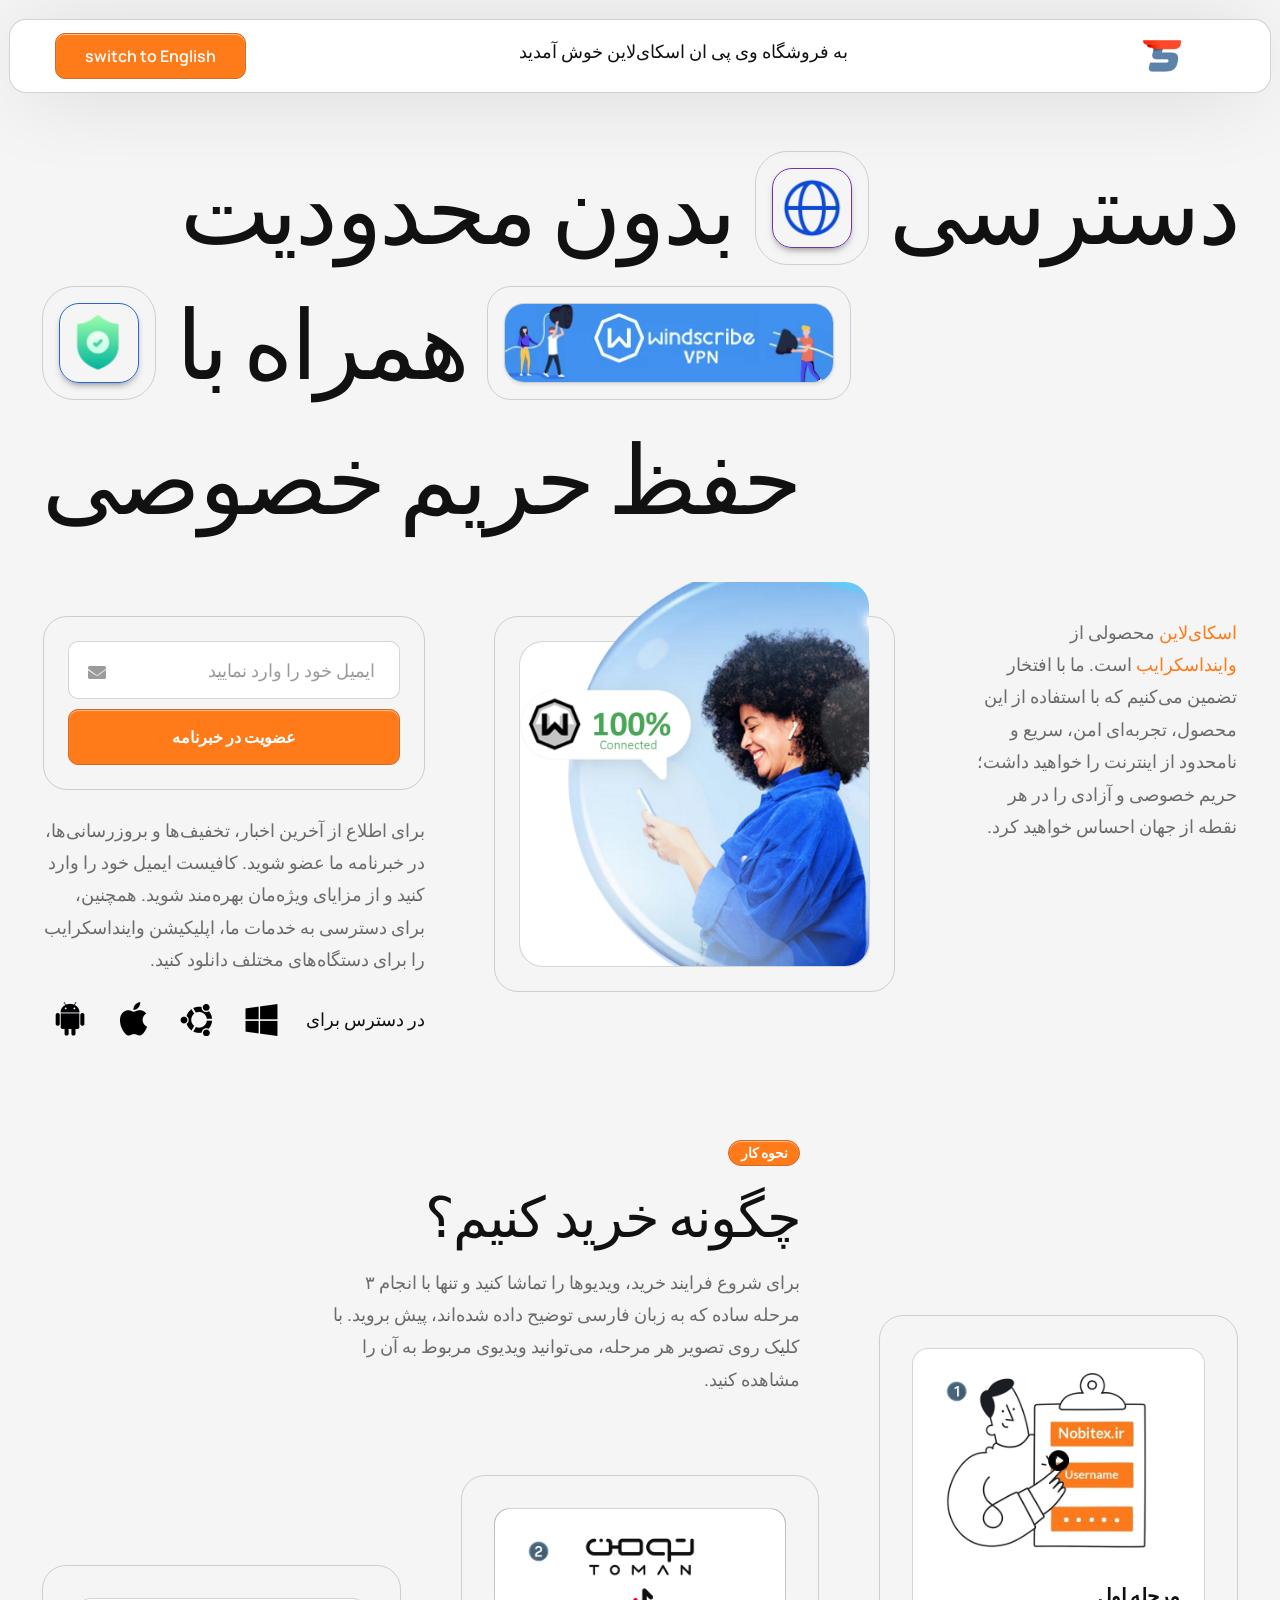
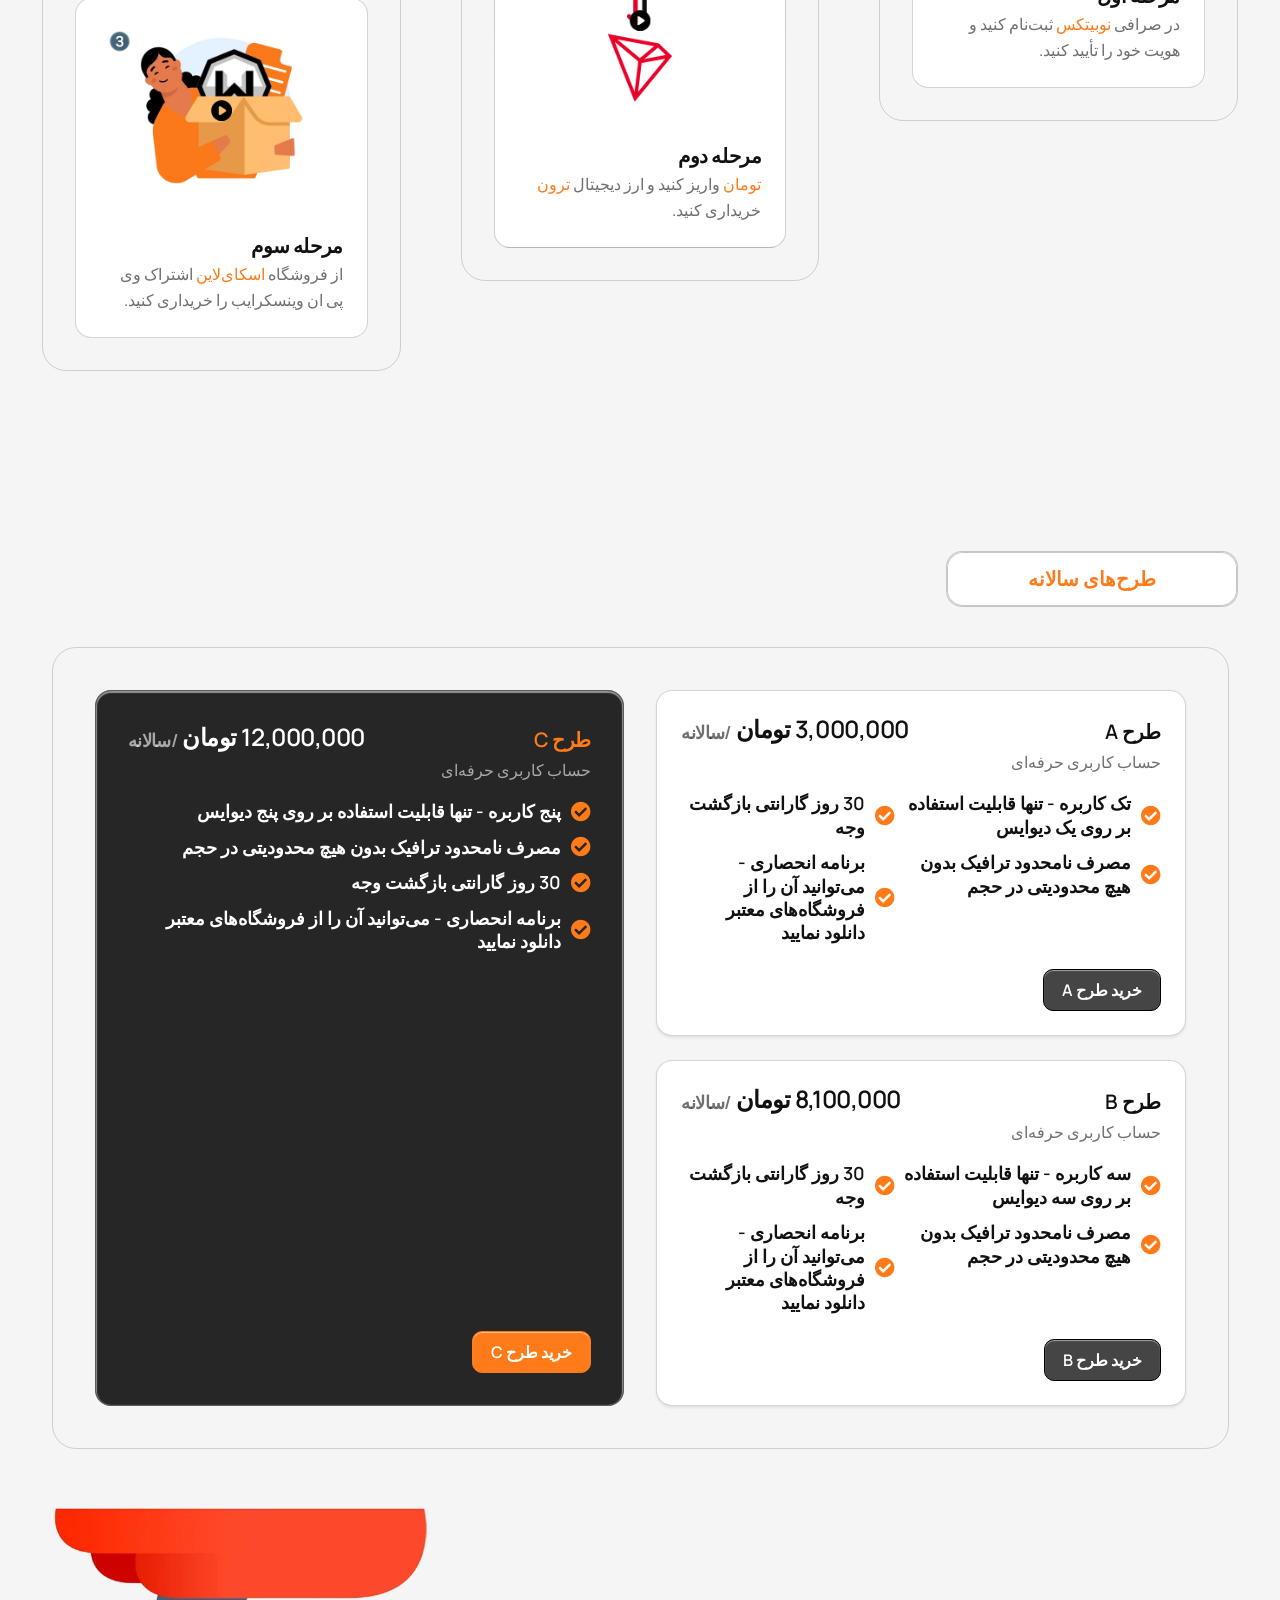
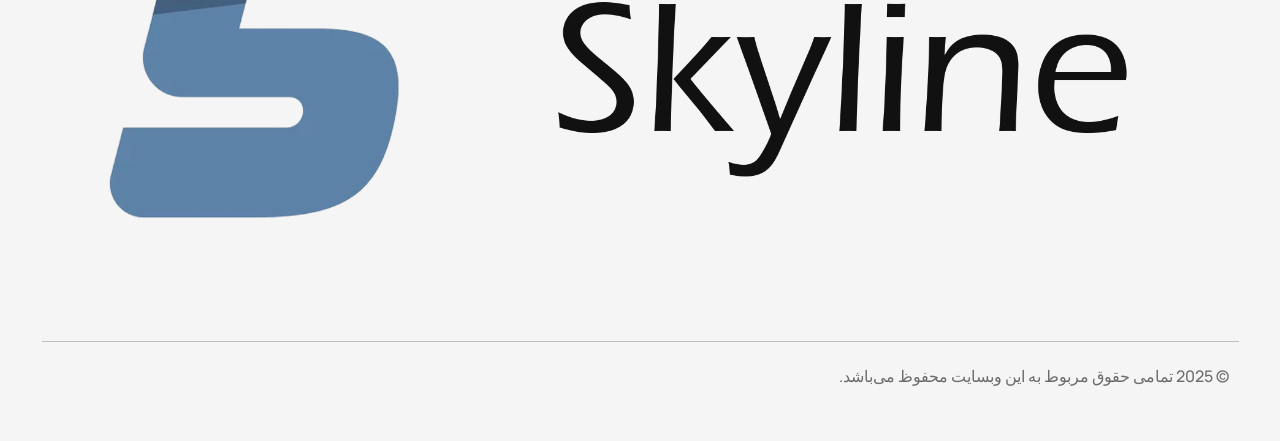
==== commit a2695a55: "change-mainpage-txt" ====
--- a/index_fa.html
+++ b/index_fa.html
@@ -348,7 +348,7 @@
 <div class="elementor-element elementor-element-0d65060 elementor-invisible elementor-widget elementor-widget-text-editor" data-element_type="widget" data-id="0d65060" data-settings='{"_animation":"fadeInUp","_animation_delay":850}' data-widget_type="text-editor.default">
 <div class="elementor-widget-container">
 	برای اطلاع از آخرین اخبار، تخفیف‌ها و بروزرسانی‌ها، در خبرنامه ما عضو شوید. کافیست ایمیل خود را وارد کنید و از مزایای ویژه‌مان بهره‌مند شوید.
-	همچنین، برای دسترسی به خدمات ما، اپلیکیشن اسکای‌لاین را برای دستگاه‌های مختلف دانلود کنید.</div>
+	همچنین، برای دسترسی به خدمات ما، اپلیکیشن واینداسکرایب را برای دستگاه‌های مختلف دانلود کنید.</div>
 </div>
 <div class="elementor-element elementor-element-aa0c3f6 elementor-widget-mobile__width-inherit elementor-invisible elementor-widget elementor-widget-text-editor" data-element_type="widget" data-id="aa0c3f6" data-settings='{"_animation":"fadeInUp","_animation_delay":"900"}' data-widget_type="text-editor.default">
 <div class="elementor-widget-container">
@@ -495,7 +495,7 @@
 </div>
 <div class="elementor-element elementor-element-2c3f6ca elementor-widget elementor-widget-heading" data-element_type="widget" data-id="2c3f6ca" data-widget_type="heading.default">
 <div class="elementor-widget-container">
-<h4 class="elementor-heading-title elementor-size-default">1,000,000 تومان</h4> </div>
+<h4 class="elementor-heading-title elementor-size-default">3,000,000 تومان</h4> </div>
 </div>
 <div class="elementor-element elementor-element-fdcd922 elementor-widget elementor-widget-heading" data-element_type="widget" data-id="fdcd922" data-widget_type="heading.default">
 <div class="elementor-widget-container">
@@ -558,7 +558,7 @@
 </div>
 <div class="elementor-element elementor-element-2c3f6ca elementor-widget elementor-widget-heading" data-element_type="widget" data-id="2c3f6ca" data-widget_type="heading.default">
 <div class="elementor-widget-container">
-<h4 class="elementor-heading-title elementor-size-default">2,700,000 تومان</h4> </div>
+<h4 class="elementor-heading-title elementor-size-default">8,100,000 تومان</h4> </div>
 </div>
 <div class="elementor-element elementor-element-fdcd922 elementor-widget elementor-widget-heading" data-element_type="widget" data-id="fdcd922" data-widget_type="heading.default">
 <div class="elementor-widget-container">
@@ -622,7 +622,7 @@
 </div>
 <div class="elementor-element elementor-element-70db3a0 elementor-widget elementor-widget-heading" data-element_type="widget" data-id="70db3a0" data-widget_type="heading.default">
 <div class="elementor-widget-container">
-<h4 class="elementor-heading-title elementor-size-default">4,000,000 تومان</h4> </div>
+<h4 class="elementor-heading-title elementor-size-default">12,000,000 تومان</h4> </div>
 </div>
 <div class="elementor-element elementor-element-1eff435 elementor-widget elementor-widget-heading" data-element_type="widget" data-id="1eff435" data-widget_type="heading.default">
 <div class="elementor-widget-container">
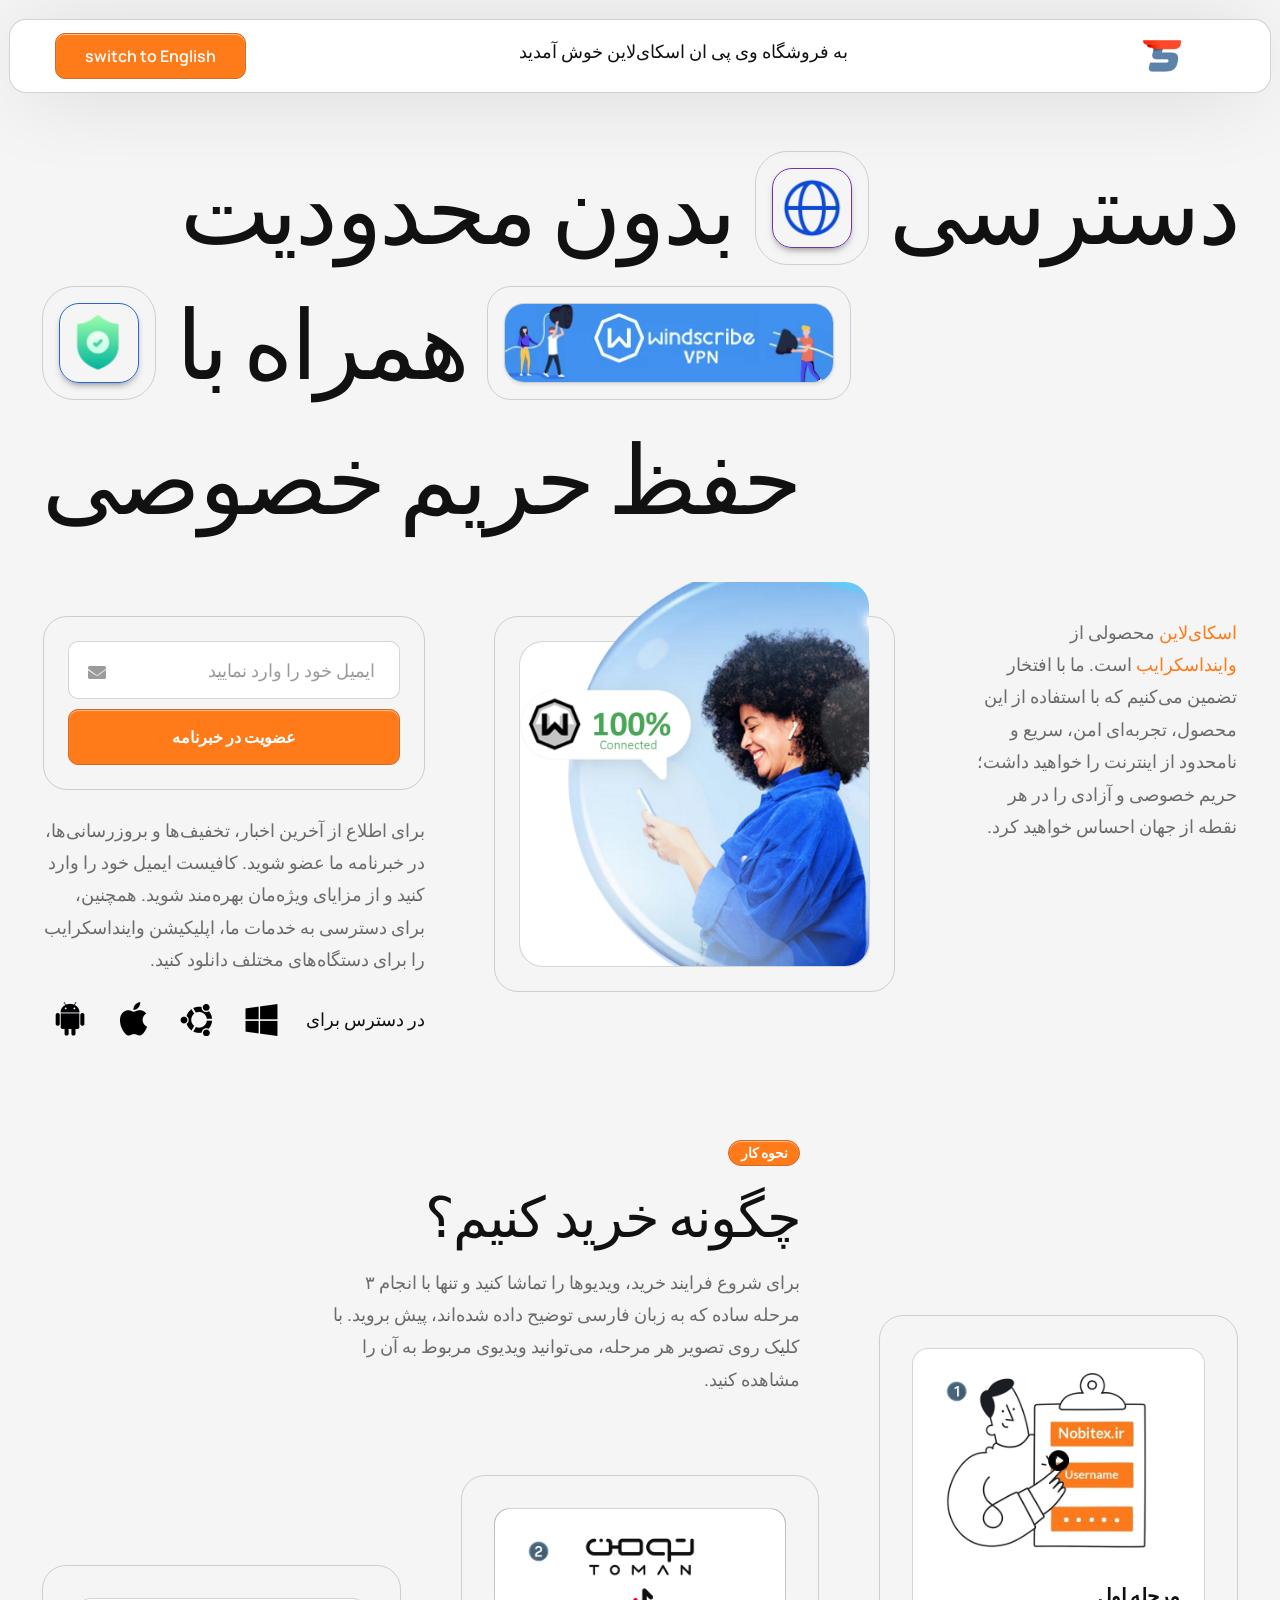
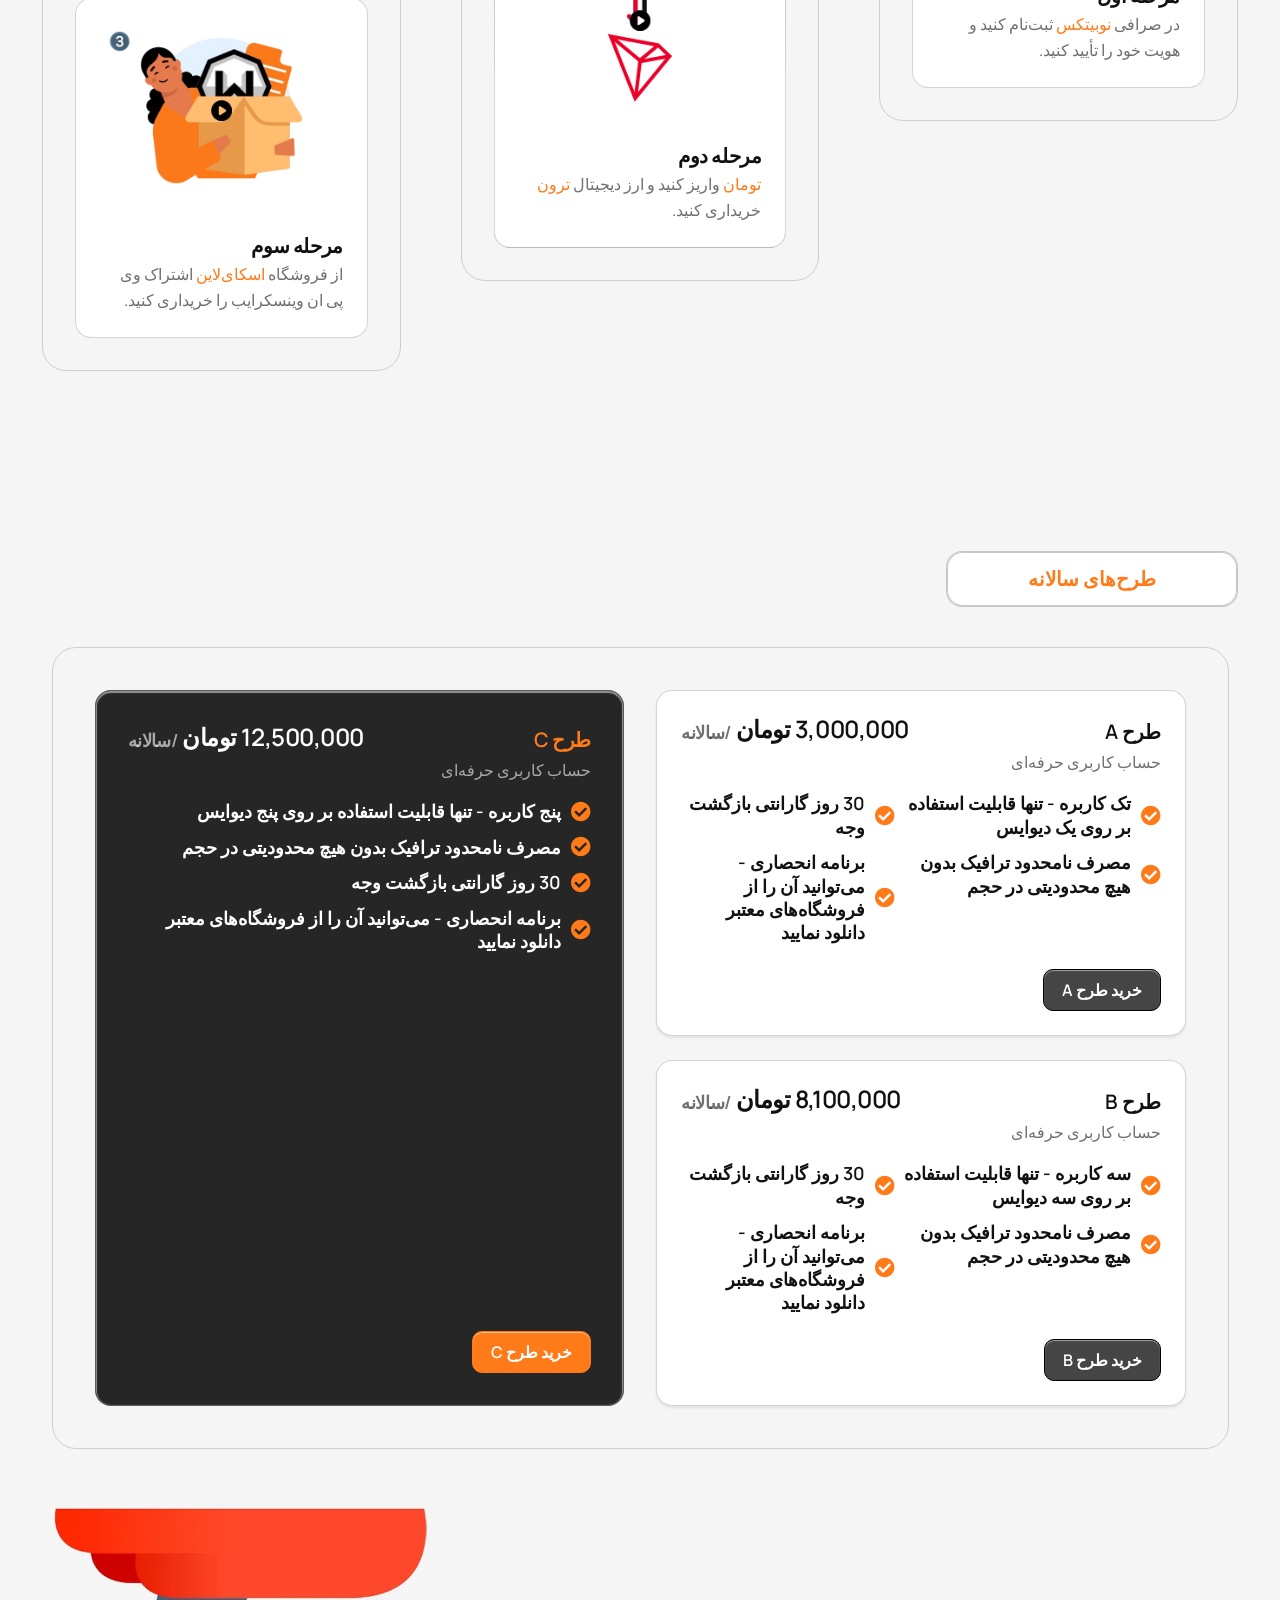
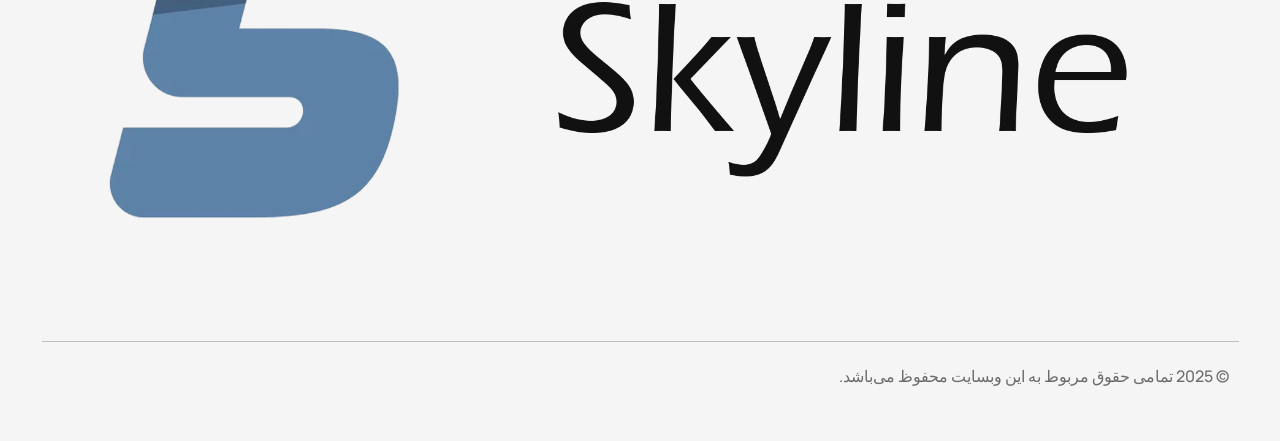
==== commit ce8564d2: "change-mainpage-txt" ====
--- a/index_fa.html
+++ b/index_fa.html
@@ -622,7 +622,7 @@
 </div>
 <div class="elementor-element elementor-element-70db3a0 elementor-widget elementor-widget-heading" data-element_type="widget" data-id="70db3a0" data-widget_type="heading.default">
 <div class="elementor-widget-container">
-<h4 class="elementor-heading-title elementor-size-default">12,000,000 تومان</h4> </div>
+<h4 class="elementor-heading-title elementor-size-default">12,500,000 تومان</h4> </div>
 </div>
 <div class="elementor-element elementor-element-1eff435 elementor-widget elementor-widget-heading" data-element_type="widget" data-id="1eff435" data-widget_type="heading.default">
 <div class="elementor-widget-container">
